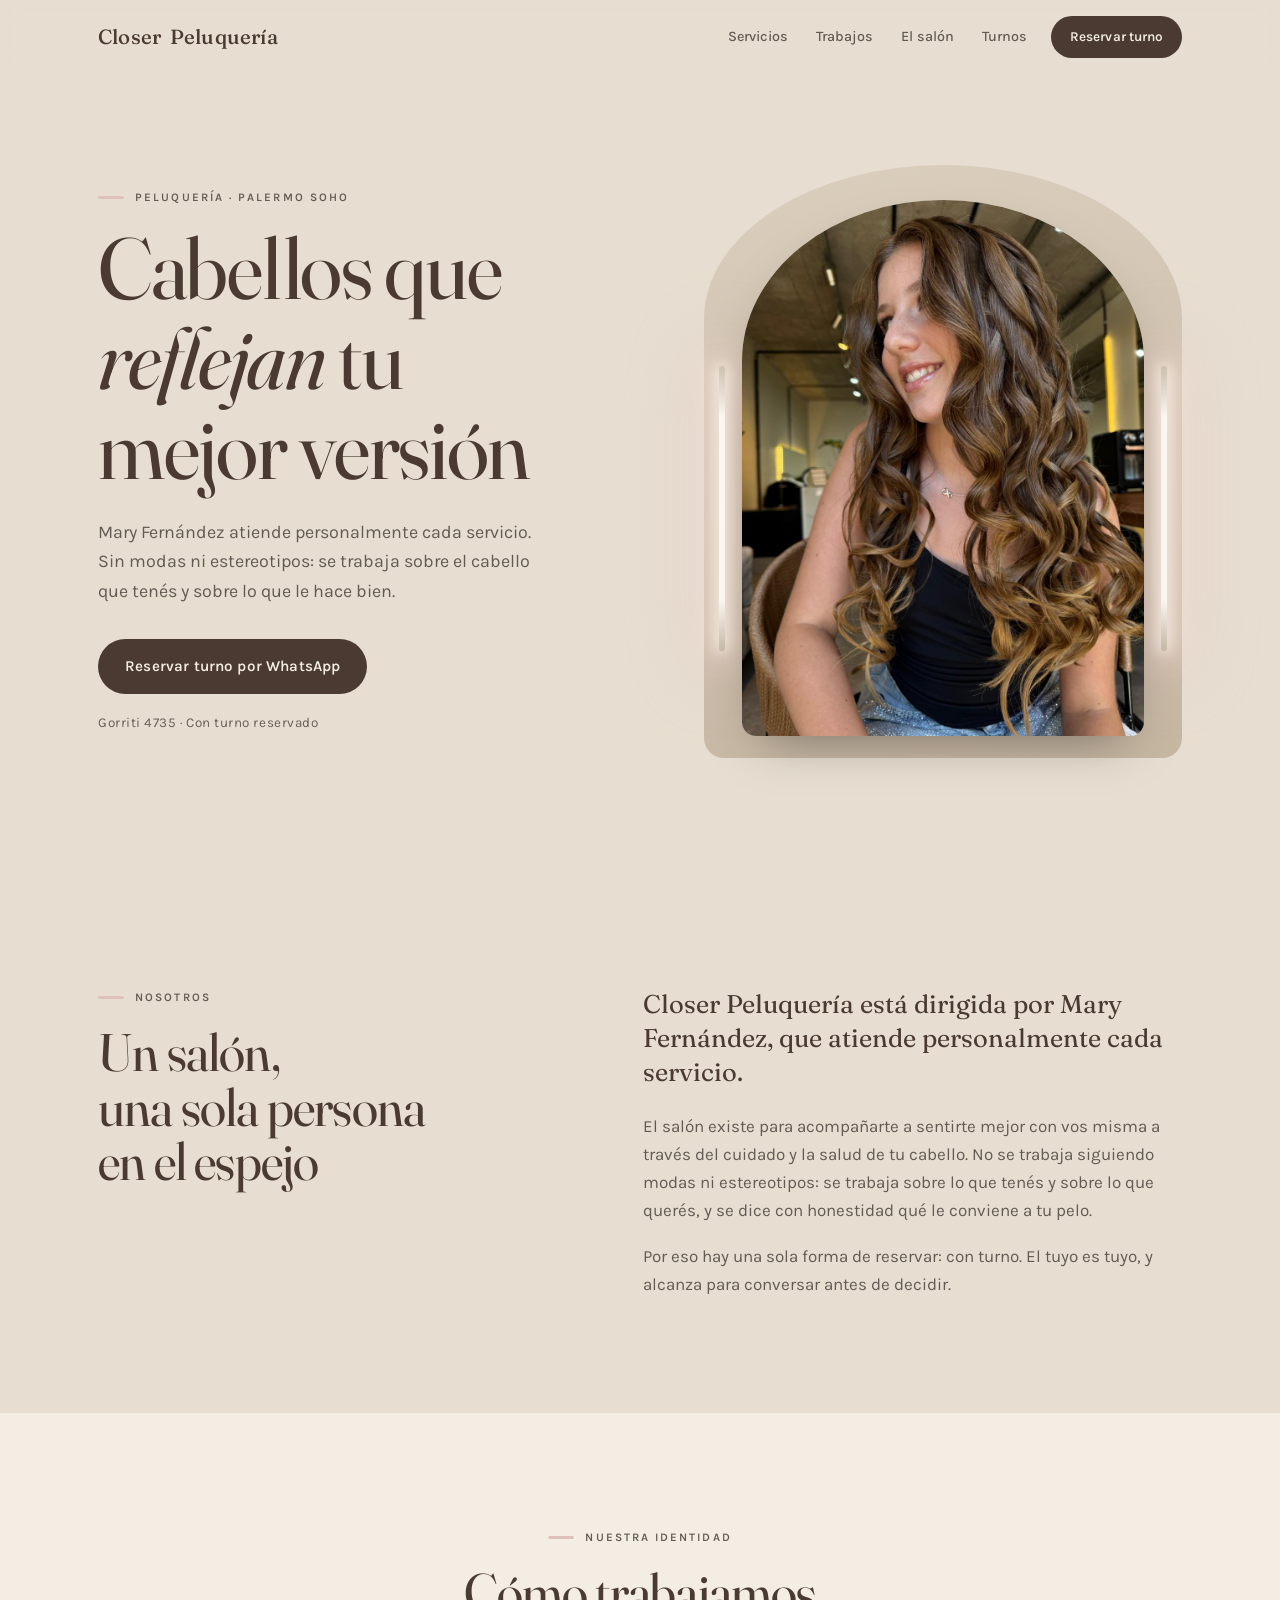
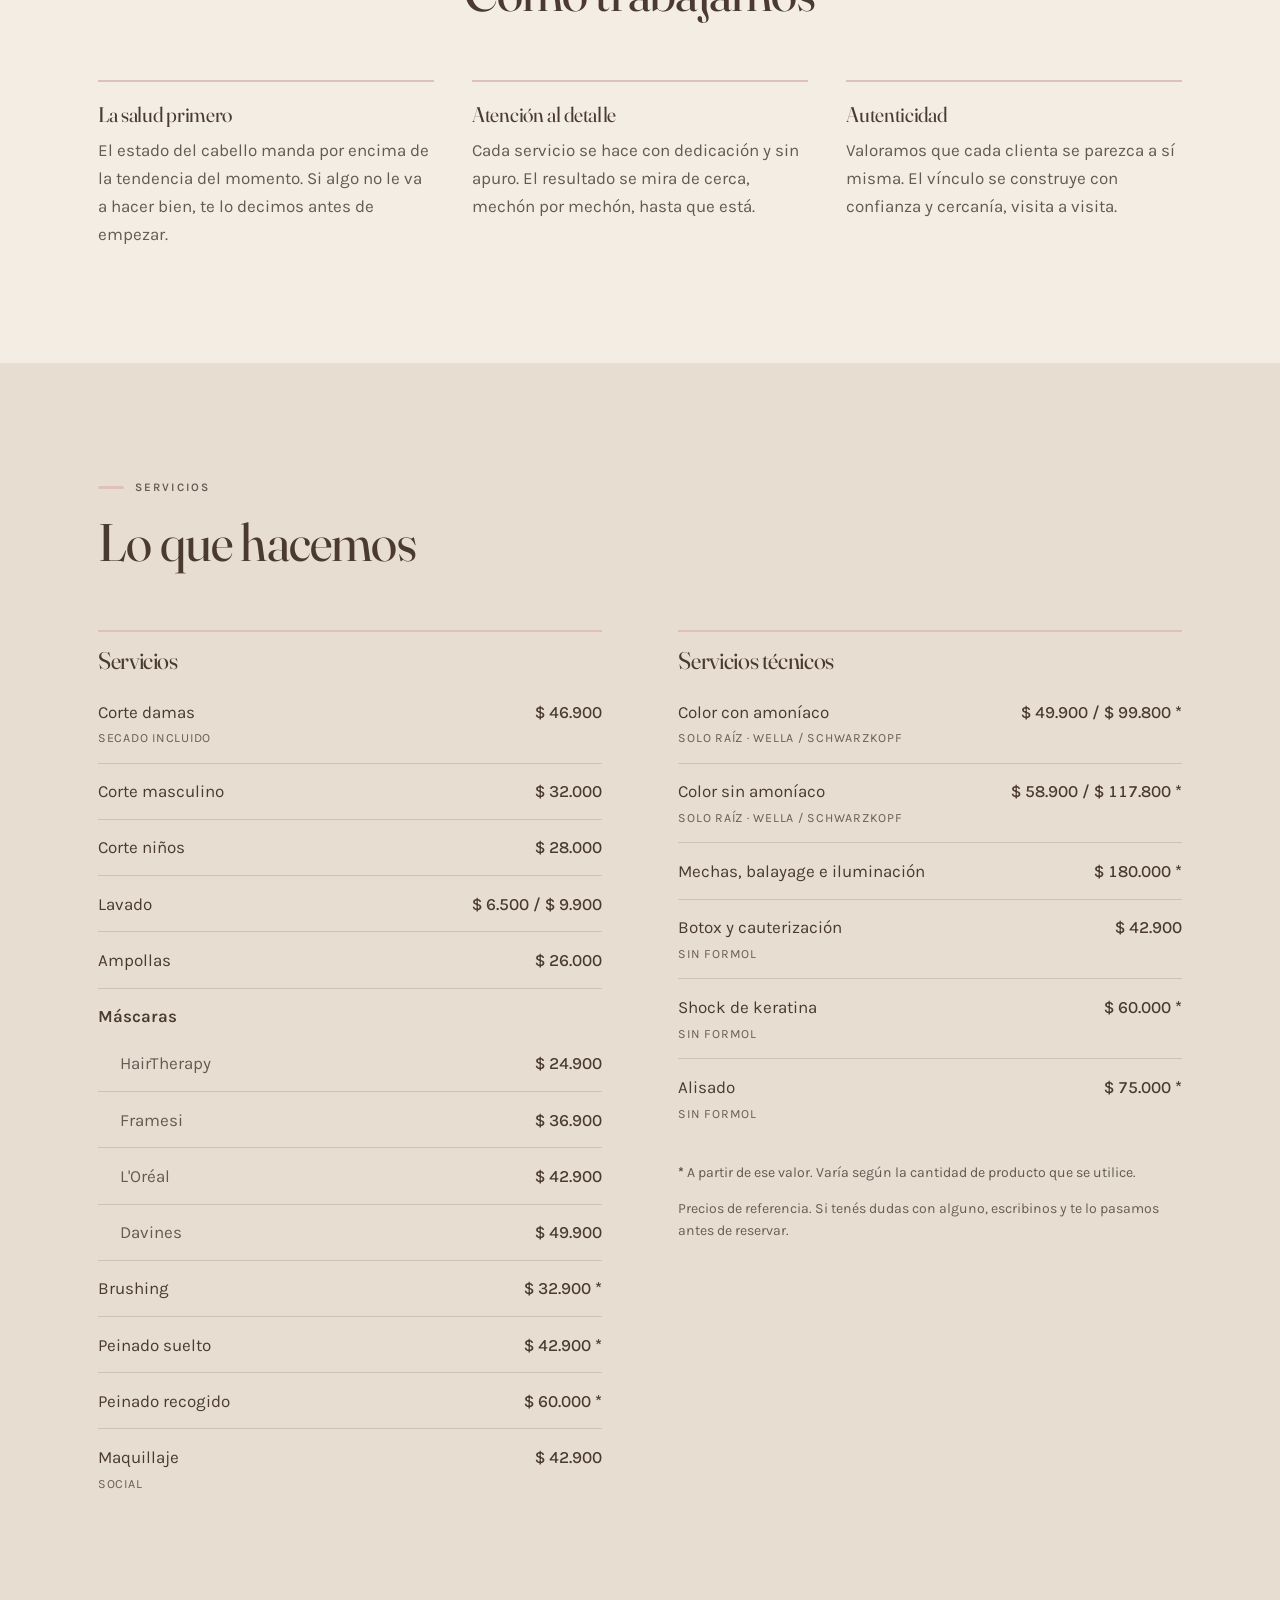
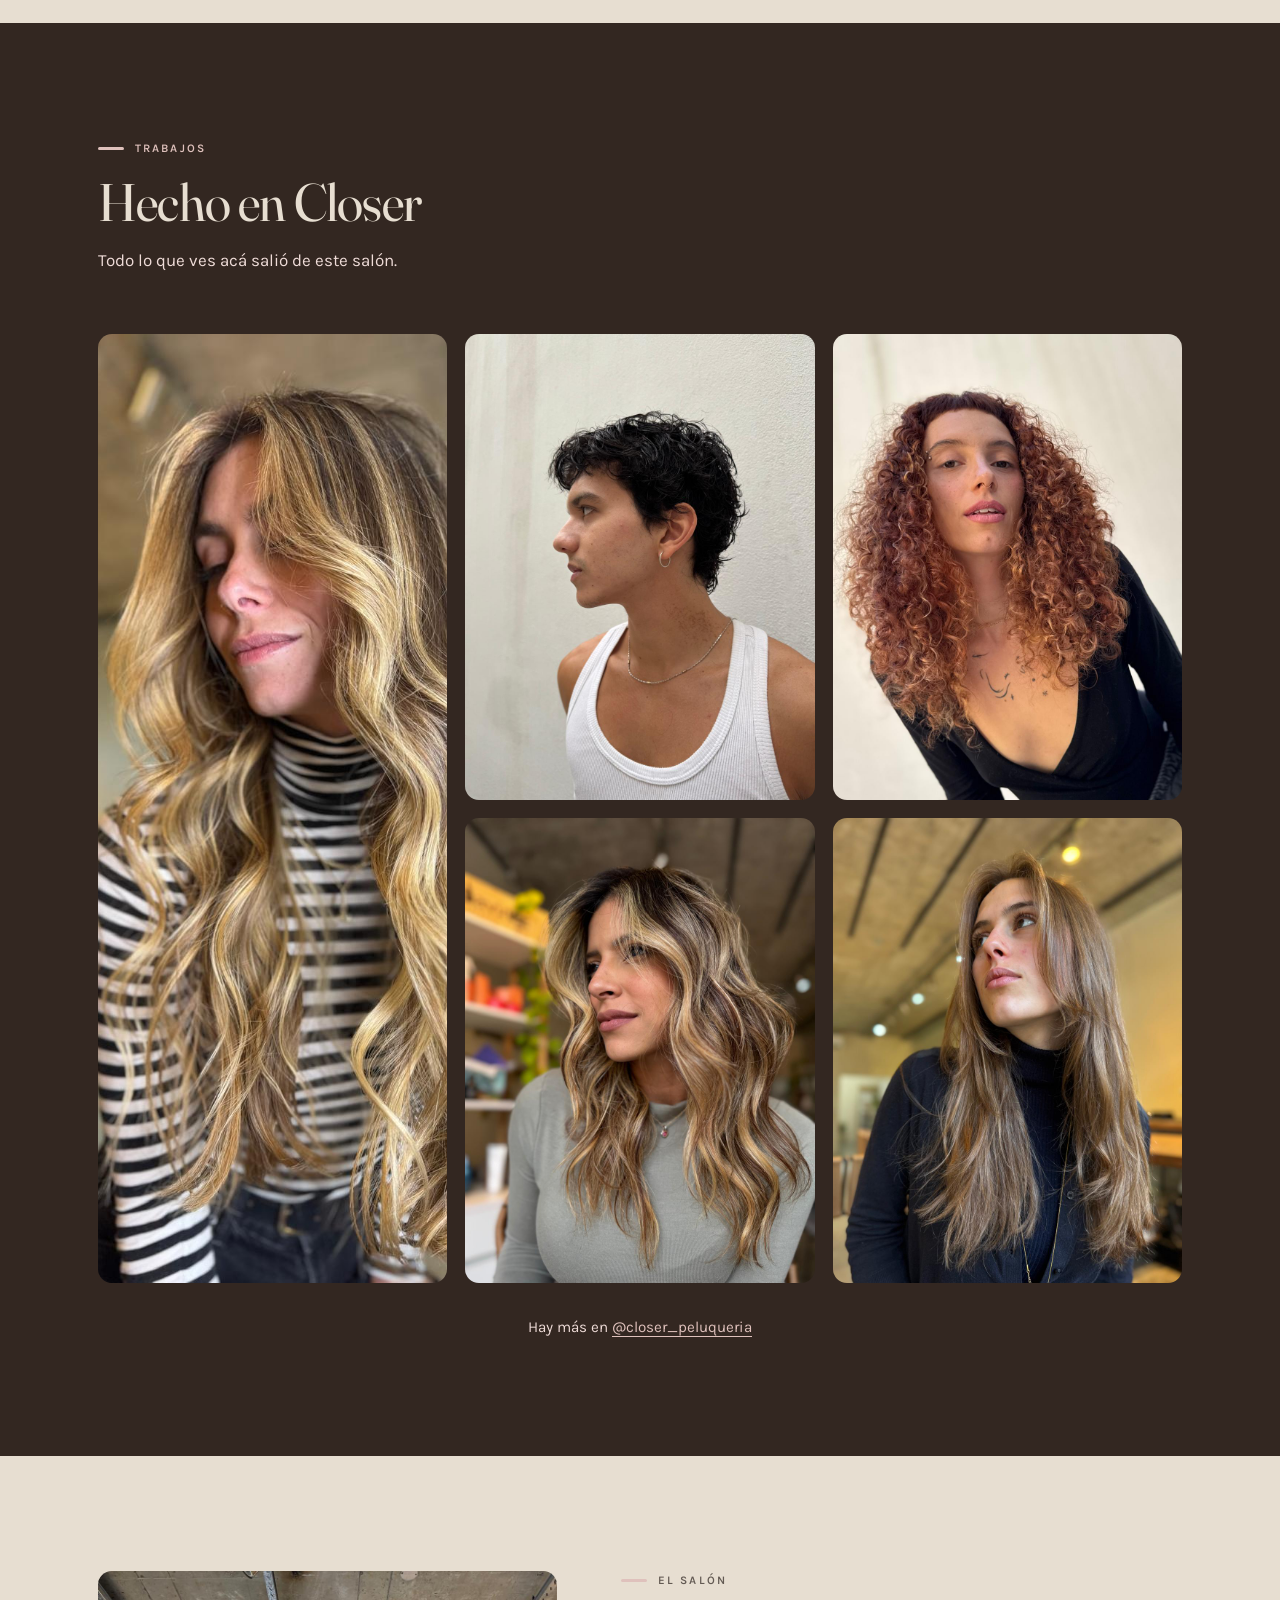
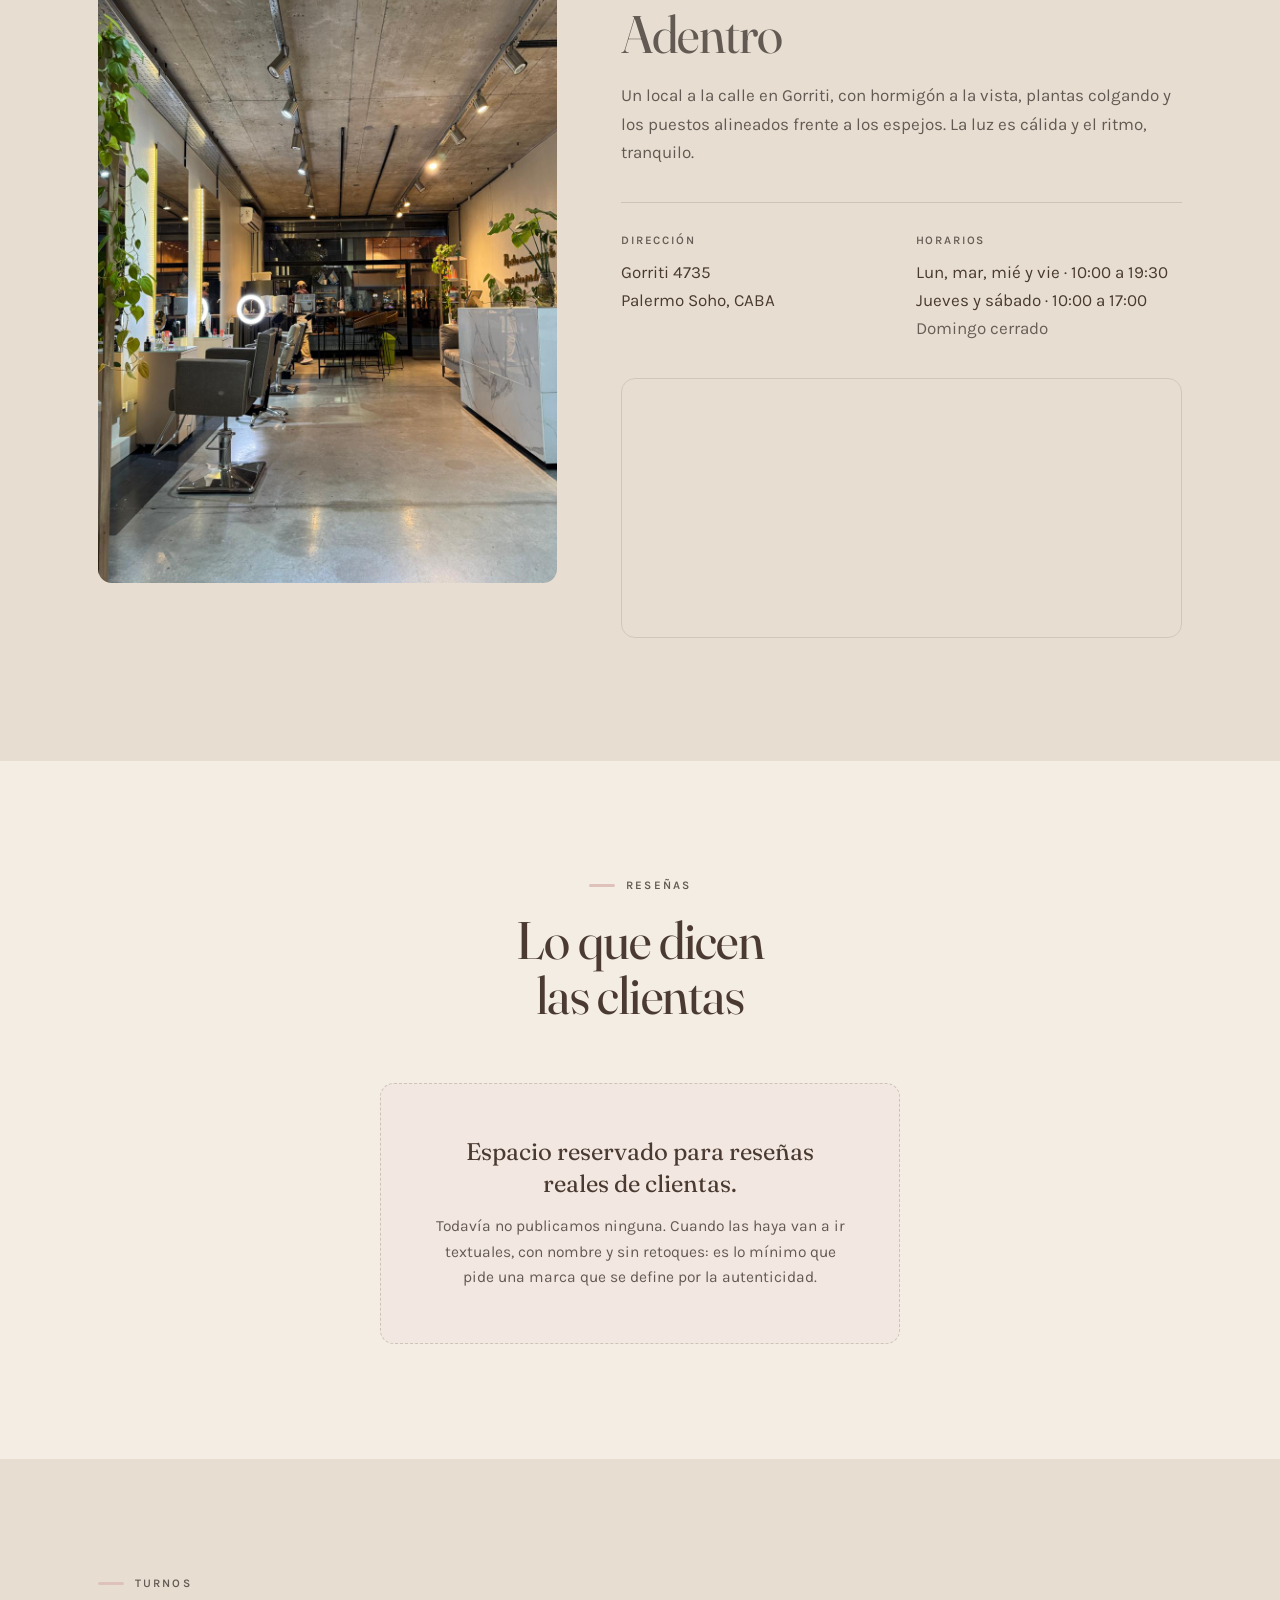
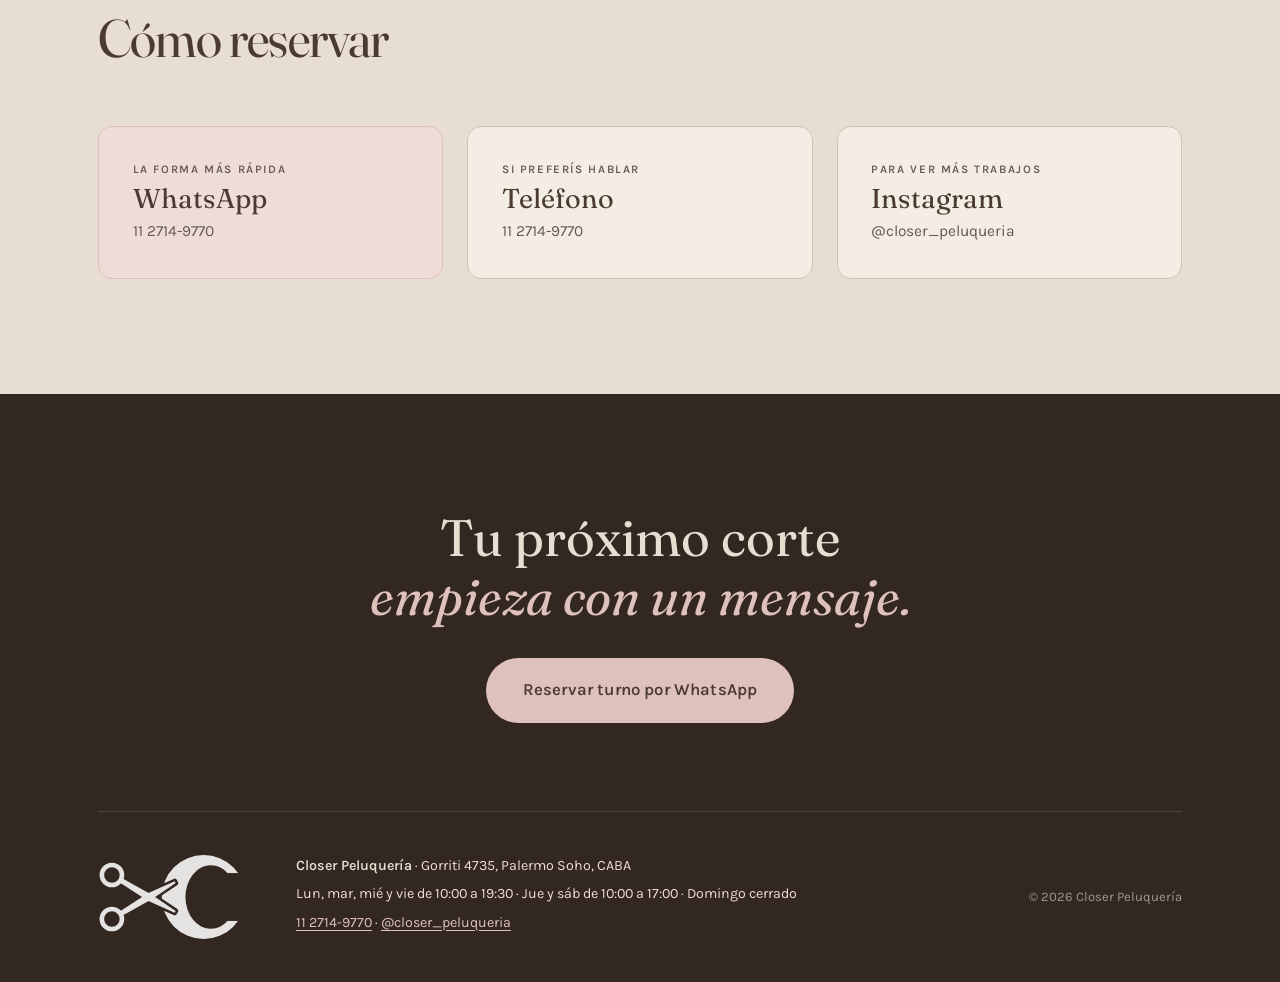
==== closer/index.html @ 5ed01a03 "Publica la lista de precios real del salón Reemplaza los seis servicios genéricos que decían "Consul" ====
<!DOCTYPE html>
<html lang="es-AR">
<head>
<meta charset="utf-8">
<meta name="viewport" content="width=device-width, initial-scale=1">

<title>Closer Peluquería — Cabellos que reflejan tu mejor versión</title>
<meta name="description" content="Peluquería en Gorriti 4735, Palermo Soho. Mary Fernández atiende personalmente cada servicio: corte, color, mechas, balayage, tratamientos, brushing y alisado. Pedí tu turno por WhatsApp.">

<!-- Open Graph: lo que se ve cuando alguien comparte el link -->
<meta property="og:type" content="website">
<meta property="og:title" content="Closer Peluquería — Cabellos que reflejan tu mejor versión">
<meta property="og:description" content="Gorriti 4735, Palermo Soho. La salud del cabello antes que la moda. Pedí tu turno por WhatsApp.">
<meta property="og:locale" content="es_AR">
<!-- TODO: subir una foto real de 1200x630 px como assets/img/og.jpg y descomentar -->
<!-- <meta property="og:image" content="assets/img/og.jpg"> -->

<meta name="theme-color" content="#E7DED1">

<!-- Favicon: la C del logo, sin la tijera (a 32 px se vuelve una mancha). -->
<link rel="icon" href="assets/img/favicon.svg" type="image/svg+xml">

<!-- Las tipografías viven en el proyecto (assets/fuentes/), no en Google
     Fonts: así la página carga más rápido, no le pasa datos de tus visitas
     a un tercero y funciona con doble clic aunque no haya internet. -->
<link rel="stylesheet" href="assets/fuentes.css">

<link rel="stylesheet" href="assets/styles.css">
</head>

<body>

<!-- Para quien navega con teclado: primer tab, salta el menú -->
<a class="skip" href="#contenido">Ir al contenido</a>

<!-- ============================================================
     HEADER — el wordmark va con las dos palabras del mismo tamaño
     y el mismo formato. El símbolo (la C con la tijera) no va acá:
     va una sola vez, al final de la página, en el pie.
     ============================================================ -->
<header class="cabecera" id="cabecera">
  <div class="ancho cabecera__in">
    <a class="marca" href="#inicio">
      <span class="marca__p">Closer</span>
      <span class="marca__p">Peluquería</span>
    </a>

    <nav class="menu" aria-label="Secciones">
      <a href="#servicios">Servicios</a>
      <a href="#trabajos">Trabajos</a>
      <a href="#salon">El salón</a>
      <a href="#turnos">Turnos</a>
    </nav>

    <a class="boton boton--chico cabecera__cta"
       href="https://wa.me/5491127149770?text=Hola%20Closer%2C%20quiero%20pedir%20un%20turno"
       target="_blank" rel="noopener">Reservar turno</a>
  </div>
</header>

<main id="contenido">

  <!-- ============================================================
       HERO — el gesto de la página. La bio de Closer dice "cabellos
       que REFLEJAN", así que el inicio es un espejo de salón: la foto
       en arco, y a los costados las dos franjas de luz que tiene el
       local de verdad. Al cargar, las luces se encienden. Es el único
       momento animado; el resto de la página está quieto a propósito.
       ============================================================ -->
  <section class="hero" id="inicio">
    <div class="ancho hero__in">

      <div class="hero__txt">
        <p class="volanta">Peluquería · Palermo Soho</p>
        <h1 class="hero__h1">Cabellos que <em>reflejan</em> tu mejor versión</h1>
        <p class="hero__bajada">
          Mary Fernández atiende personalmente cada servicio. Sin modas ni
          estereotipos: se trabaja sobre el cabello que tenés y sobre lo que
          le hace bien.
        </p>
        <a class="boton"
           href="https://wa.me/5491127149770?text=Hola%20Closer%2C%20quiero%20pedir%20un%20turno"
           target="_blank" rel="noopener">Reservar turno por WhatsApp</a>
        <p class="hero__pie">Gorriti 4735 · Con turno reservado</p>
      </div>

      <div class="espejo">
        <span class="espejo__luz espejo__luz--izq" aria-hidden="true"></span>
        <span class="espejo__luz espejo__luz--der" aria-hidden="true"></span>
        <figure class="espejo__marco">
          <img src="assets/img/hero.jpg" width="960" height="1280"
               alt="Melena larga castaña con ondas marcadas y reflejos dorados, hecha en Closer Peluquería">
        </figure>
      </div>

    </div>
  </section>


  <!-- ============================================================
       NOSOTROS — storytelling breve. Todo el contenido de esta
       sección lo confirmó el cliente; no hay nada supuesto.
       ============================================================ -->
  <section class="seccion nosotros" id="nosotros">
    <div class="ancho nosotros__in">
      <div class="cabeza">
        <p class="volanta">Nosotros</p>
        <h2 class="h2">Un salón,<br>una sola persona<br>en el espejo</h2>
      </div>

      <div class="nosotros__txt">
        <p class="destacado">
          Closer Peluquería está dirigida por Mary Fernández, que atiende
          personalmente cada servicio.
        </p>
        <p>
          El salón existe para acompañarte a sentirte mejor con vos misma a
          través del cuidado y la salud de tu cabello. No se trabaja siguiendo
          modas ni estereotipos: se trabaja sobre lo que tenés y sobre lo que
          querés, y se dice con honestidad qué le conviene a tu pelo.
        </p>
        <p>
          Por eso hay una sola forma de reservar: con turno. El tuyo es tuyo,
          y alcanza para conversar antes de decidir.
        </p>
      </div>
    </div>
  </section>


  <!-- ============================================================
       IDENTIDAD — los valores, en las palabras del cliente.
       Sin numerar: no son una secuencia, son tres cosas simultáneas.
       ============================================================ -->
  <section class="seccion seccion--crema" id="identidad">
    <div class="ancho">
      <div class="cabeza cabeza--centro">
        <p class="volanta">Nuestra identidad</p>
        <h2 class="h2">Cómo trabajamos</h2>
      </div>

      <ul class="valores">
        <li class="valor">
          <h3 class="valor__t">La salud primero</h3>
          <p>
            El estado del cabello manda por encima de la tendencia del momento.
            Si algo no le va a hacer bien, te lo decimos antes de empezar.
          </p>
        </li>
        <li class="valor">
          <h3 class="valor__t">Atención al detalle</h3>
          <p>
            Cada servicio se hace con dedicación y sin apuro. El resultado se
            mira de cerca, mechón por mechón, hasta que está.
          </p>
        </li>
        <li class="valor">
          <h3 class="valor__t">Autenticidad</h3>
          <p>
            Valoramos que cada clienta se parezca a sí misma. El vínculo se
            construye con confianza y cercanía, visita a visita.
          </p>
        </li>
      </ul>
    </div>
  </section>


  <!-- ============================================================
       SERVICIOS — es la lista de precios real del salón, transcripta
       tal cual del cartel: dos grupos, y los precios con asterisco son
       "a partir de". Sin numerar y sin descripciones inventadas: cada
       renglón dice lo que dice el cartel y nada más.
       ============================================================ -->
  <section class="seccion" id="servicios">
    <div class="ancho">
      <div class="cabeza">
        <p class="volanta">Servicios</p>
        <h2 class="h2">Lo que hacemos</h2>
      </div>

      <div class="carta">

        <div class="carta__grupo">
          <h3 class="carta__t">Servicios</h3>
          <ul class="carta__lista">
            <li class="renglon">
              <span class="renglon__n">Corte damas <span class="renglon__ac">secado incluido</span></span>
              <span class="renglon__p">$ 46.900</span>
            </li>
            <li class="renglon">
              <span class="renglon__n">Corte masculino</span>
              <span class="renglon__p">$ 32.000</span>
            </li>
            <li class="renglon">
              <span class="renglon__n">Corte niños</span>
              <span class="renglon__p">$ 28.000</span>
            </li>
            <li class="renglon">
              <span class="renglon__n">Lavado</span>
              <span class="renglon__p">$ 6.500 / $ 9.900</span>
            </li>
            <li class="renglon">
              <span class="renglon__n">Ampollas</span>
              <span class="renglon__p">$ 26.000</span>
            </li>

            <li class="renglon renglon--titulo">
              <span class="renglon__n">Máscaras</span>
            </li>
            <li class="renglon renglon--hija">
              <span class="renglon__n">HairTherapy</span>
              <span class="renglon__p">$ 24.900</span>
            </li>
            <li class="renglon renglon--hija">
              <span class="renglon__n">Framesi</span>
              <span class="renglon__p">$ 36.900</span>
            </li>
            <li class="renglon renglon--hija">
              <span class="renglon__n">L'Oréal</span>
              <span class="renglon__p">$ 42.900</span>
            </li>
            <li class="renglon renglon--hija">
              <span class="renglon__n">Davines</span>
              <span class="renglon__p">$ 49.900</span>
            </li>

            <li class="renglon">
              <span class="renglon__n">Brushing</span>
              <span class="renglon__p">$ 32.900 <b class="ast" aria-hidden="true">*</b></span>
            </li>
            <li class="renglon">
              <span class="renglon__n">Peinado suelto</span>
              <span class="renglon__p">$ 42.900 <b class="ast" aria-hidden="true">*</b></span>
            </li>
            <li class="renglon">
              <span class="renglon__n">Peinado recogido</span>
              <span class="renglon__p">$ 60.000 <b class="ast" aria-hidden="true">*</b></span>
            </li>
            <li class="renglon">
              <span class="renglon__n">Maquillaje <span class="renglon__ac">social</span></span>
              <span class="renglon__p">$ 42.900</span>
            </li>
          </ul>
        </div>

        <div class="carta__grupo">
          <h3 class="carta__t">Servicios técnicos</h3>
          <ul class="carta__lista">
            <li class="renglon">
              <span class="renglon__n">Color con amoníaco <span class="renglon__ac">solo raíz · Wella / Schwarzkopf</span></span>
              <span class="renglon__p">$ 49.900 / $ 99.800 <b class="ast" aria-hidden="true">*</b></span>
            </li>
            <li class="renglon">
              <span class="renglon__n">Color sin amoníaco <span class="renglon__ac">solo raíz · Wella / Schwarzkopf</span></span>
              <span class="renglon__p">$ 58.900 / $ 117.800 <b class="ast" aria-hidden="true">*</b></span>
            </li>
            <li class="renglon">
              <span class="renglon__n">Mechas, balayage e iluminación</span>
              <span class="renglon__p">$ 180.000 <b class="ast" aria-hidden="true">*</b></span>
            </li>
            <li class="renglon">
              <span class="renglon__n">Botox y cauterización <span class="renglon__ac">sin formol</span></span>
              <span class="renglon__p">$ 42.900</span>
            </li>
            <li class="renglon">
              <span class="renglon__n">Shock de keratina <span class="renglon__ac">sin formol</span></span>
              <span class="renglon__p">$ 60.000 <b class="ast" aria-hidden="true">*</b></span>
            </li>
            <li class="renglon">
              <span class="renglon__n">Alisado <span class="renglon__ac">sin formol</span></span>
              <span class="renglon__p">$ 75.000 <b class="ast" aria-hidden="true">*</b></span>
            </li>
          </ul>

          <p class="carta__nota">
            <b class="ast" aria-hidden="true">*</b>
            A partir de ese valor. Varía según la cantidad de producto que se
            utilice.
          </p>
          <p class="carta__nota carta__nota--chica">
            <!-- TODO: si los precios cambian, se actualizan acá y en ningún
                 otro lado. Conviene poner la fecha de la última actualización
                 abajo, para que nadie llegue con una lista vieja. -->
            Precios de referencia. Si tenés dudas con alguno, escribinos y te
            lo pasamos antes de reservar.
          </p>
        </div>

      </div>
    </div>
  </section>


  <!-- ============================================================
       TRABAJOS — banda oscura para que las fotos descansen. Son fotos
       reales del salón: ver la tabla del README para reemplazarlas.
       ============================================================ -->
  <section class="seccion seccion--oscura" id="trabajos">
    <div class="ancho">
      <div class="cabeza">
        <p class="volanta">Trabajos</p>
        <h2 class="h2">Hecho en Closer</h2>
        <p class="cabeza__nota">Todo lo que ves acá salió de este salón.</p>
      </div>

      <div class="galeria">
        <figure class="galeria__i galeria__i--alta">
          <img src="assets/img/trabajo-1.jpg" width="960" height="1280" loading="lazy"
               alt="Peinado de ondas largas sobre base rubia iluminada, hecho en Closer">
        </figure>
        <figure class="galeria__i">
          <img src="assets/img/trabajo-2.jpg" width="960" height="1280" loading="lazy"
               alt="Corte mullet en pelo oscuro, con la textura natural marcada, hecho en Closer">
        </figure>
        <figure class="galeria__i">
          <img src="assets/img/trabajo-3.jpg" width="960" height="1280" loading="lazy"
               alt="Color cobrizo sobre rulos definidos, hecho en Closer">
        </figure>
        <figure class="galeria__i">
          <img src="assets/img/trabajo-4.jpg" width="960" height="1280" loading="lazy"
               alt="Color y mechas rubias con ondas al agua, hechos en Closer">
        </figure>
        <figure class="galeria__i">
          <img src="assets/img/trabajo-5.jpg" width="960" height="1280" loading="lazy"
               alt="Color castaño con reflejos sobre pelo largo y liso, hecho en Closer">
        </figure>
      </div>

      <p class="galeria__ig">
        Hay más en
        <a href="https://instagram.com/closer_peluqueria" target="_blank" rel="noopener">@closer_peluqueria</a>
      </p>
    </div>
  </section>


  <!-- ============================================================
       EL SALÓN — lo que se describe acá está en la foto del local:
       hormigón a la vista, plantas, espejos con luz y vidriera a la calle.
       ============================================================ -->
  <section class="seccion" id="salon">
    <div class="ancho salon">
      <figure class="salon__foto">
        <img src="assets/img/salon.jpg" width="960" height="1280" loading="lazy"
             alt="Interior del salón de Closer: los puestos frente a los espejos con luz, hormigón a la vista y plantas colgantes">
      </figure>

      <div class="salon__txt">
        <p class="volanta">El salón</p>
        <h2 class="h2">Adentro</h2>
        <p>
          Un local a la calle en Gorriti, con hormigón a la vista, plantas
          colgando y los puestos alineados frente a los espejos. La luz es
          cálida y el ritmo, tranquilo.
        </p>

        <dl class="datos">
          <div class="datos__i">
            <dt>Dirección</dt>
            <dd>Gorriti 4735<br>Palermo Soho, CABA</dd>
          </div>
          <div class="datos__i">
            <dt>Horarios</dt>
            <dd>
              Lun, mar, mié y vie · 10:00 a 19:30<br>
              Jueves y sábado · 10:00 a 17:00<br>
              <span class="datos__off">Domingo cerrado</span>
            </dd>
          </div>
        </dl>

        <!-- Mapa de Google, sin API key. Va apagado a tono con la paleta. -->
        <iframe class="mapa" title="Mapa: Gorriti 4735, Palermo Soho, Buenos Aires"
                src="https://maps.google.com/maps?q=Gorriti%204735%2C%20Palermo%2C%20Buenos%20Aires&z=16&output=embed"
                loading="lazy" referrerpolicy="no-referrer-when-downgrade"></iframe>
      </div>
    </div>
  </section>


  <!-- ============================================================
       RESEÑAS — la sección queda armada pero vacía a propósito.
       Closer todavía no tiene reseñas publicadas y no se inventan.
       Cuando lleguen las reales, se reemplaza el bloque .resenas__vacio
       por una lista de <blockquote> y listo.
       ============================================================ -->
  <section class="seccion seccion--crema" id="resenas">
    <div class="ancho">
      <div class="cabeza cabeza--centro">
        <p class="volanta">Reseñas</p>
        <h2 class="h2">Lo que dicen las clientas</h2>
      </div>

      <div class="resenas__vacio">
        <p class="resenas__t">Espacio reservado para reseñas reales de clientas.</p>
        <p class="resenas__d">
          Todavía no publicamos ninguna. Cuando las haya van a ir textuales,
          con nombre y sin retoques: es lo mínimo que pide una marca que se
          define por la autenticidad.
        </p>
      </div>
    </div>
  </section>


  <!-- ============================================================
       TURNOS — las tres vías de contacto.
       ============================================================ -->
  <section class="seccion" id="turnos">
    <div class="ancho">
      <div class="cabeza">
        <p class="volanta">Turnos</p>
        <h2 class="h2">Cómo reservar</h2>
      </div>

      <div class="vias">
        <a class="via via--fuerte"
           href="https://wa.me/5491127149770?text=Hola%20Closer%2C%20quiero%20pedir%20un%20turno"
           target="_blank" rel="noopener">
          <span class="via__k">La forma más rápida</span>
          <span class="via__t">WhatsApp</span>
          <span class="via__d">11 2714-9770</span>
        </a>

        <a class="via" href="tel:+5491127149770">
          <span class="via__k">Si preferís hablar</span>
          <span class="via__t">Teléfono</span>
          <span class="via__d">11 2714-9770</span>
        </a>

        <a class="via" href="https://instagram.com/closer_peluqueria" target="_blank" rel="noopener">
          <span class="via__k">Para ver más trabajos</span>
          <span class="via__t">Instagram</span>
          <span class="via__d">@closer_peluqueria</span>
        </a>
      </div>
    </div>
  </section>

</main>


<!-- ============================================================
     CIERRE + PIE — un solo bloque oscuro al final. Acá aparece el
     símbolo (la C con la tijera), una sola vez en toda la página.
     ============================================================ -->
<footer class="pie">
  <div class="ancho pie__in">

    <div class="cierre">
      <p class="cierre__t">Tu próximo corte<br><em>empieza con un mensaje.</em></p>
      <a class="boton boton--claro boton--grande"
         href="https://wa.me/5491127149770?text=Hola%20Closer%2C%20quiero%20pedir%20un%20turno"
         target="_blank" rel="noopener">Reservar turno por WhatsApp</a>
    </div>

    <div class="pie__abajo">
      <!-- El símbolo está redibujado en vectores a partir de la imagen del
           cliente. Si aparece el archivo original, reemplazá logo.svg y listo. -->
      <img class="pie__logo" src="assets/img/logo.svg" alt="" width="150" height="90">

      <div class="pie__datos">
        <p><strong>Closer Peluquería</strong> · Gorriti 4735, Palermo Soho, CABA</p>
        <p>Lun, mar, mié y vie de 10:00 a 19:30 · Jue y sáb de 10:00 a 17:00 · Domingo cerrado</p>
        <p>
          <a href="tel:+5491127149770">11 2714-9770</a> ·
          <a href="https://instagram.com/closer_peluqueria" target="_blank" rel="noopener">@closer_peluqueria</a>
        </p>
      </div>

      <p class="pie__copy">© <span id="anio">2026</span> Closer Peluquería</p>
    </div>

  </div>
</footer>


<!-- Barra fija de mobile: aparece cuando el inicio sale de pantalla -->
<a class="barra"
   href="https://wa.me/5491127149770?text=Hola%20Closer%2C%20quiero%20pedir%20un%20turno"
   target="_blank" rel="noopener" id="barra">Reservar turno por WhatsApp</a>

<script src="assets/script.js"></script>
</body>
</html>
---- closer/assets/fuentes.css ----
/* Fraunces y Karla, alojadas acá para que la página no dependa
   de Google Fonts y funcione sin internet. Subsets latin y latin-ext. */

@font-face{
  font-family:'Fraunces';
  font-style:italic;
  font-weight:300 500;
  font-display:swap;
  src:url(fuentes/fraunces-italic-latin-ext.woff2) format('woff2');
  unicode-range:U+0100-02BA, U+02BD-02C5, U+02C7-02CC, U+02CE-02D7, U+02DD-02FF, U+0304, U+0308, U+0329, U+1D00-1DBF, U+1E00-1E9F, U+1EF2-1EFF, U+2020, U+20A0-20AB, U+20AD-20C0, U+2113, U+2C60-2C7F, U+A720-A7FF;
}

@font-face{
  font-family:'Fraunces';
  font-style:italic;
  font-weight:300 500;
  font-display:swap;
  src:url(fuentes/fraunces-italic-latin.woff2) format('woff2');
  unicode-range:U+0000-00FF, U+0131, U+0152-0153, U+02BB-02BC, U+02C6, U+02DA, U+02DC, U+0304, U+0308, U+0329, U+2000-206F, U+20AC, U+2122, U+2191, U+2193, U+2212, U+2215, U+FEFF, U+FFFD;
}

@font-face{
  font-family:'Fraunces';
  font-style:normal;
  font-weight:300 600;
  font-display:swap;
  src:url(fuentes/fraunces-normal-latin-ext.woff2) format('woff2');
  unicode-range:U+0100-02BA, U+02BD-02C5, U+02C7-02CC, U+02CE-02D7, U+02DD-02FF, U+0304, U+0308, U+0329, U+1D00-1DBF, U+1E00-1E9F, U+1EF2-1EFF, U+2020, U+20A0-20AB, U+20AD-20C0, U+2113, U+2C60-2C7F, U+A720-A7FF;
}

@font-face{
  font-family:'Fraunces';
  font-style:normal;
  font-weight:300 600;
  font-display:swap;
  src:url(fuentes/fraunces-normal-latin.woff2) format('woff2');
  unicode-range:U+0000-00FF, U+0131, U+0152-0153, U+02BB-02BC, U+02C6, U+02DA, U+02DC, U+0304, U+0308, U+0329, U+2000-206F, U+20AC, U+2122, U+2191, U+2193, U+2212, U+2215, U+FEFF, U+FFFD;
}

@font-face{
  font-family:'Karla';
  font-style:normal;
  font-weight:400;
  font-display:swap;
  src:url(fuentes/karla-normal-latin-ext.woff2) format('woff2');
  unicode-range:U+0100-02BA, U+02BD-02C5, U+02C7-02CC, U+02CE-02D7, U+02DD-02FF, U+0304, U+0308, U+0329, U+1D00-1DBF, U+1E00-1E9F, U+1EF2-1EFF, U+2020, U+20A0-20AB, U+20AD-20C0, U+2113, U+2C60-2C7F, U+A720-A7FF;
}

@font-face{
  font-family:'Karla';
  font-style:normal;
  font-weight:400;
  font-display:swap;
  src:url(fuentes/karla-normal-latin.woff2) format('woff2');
  unicode-range:U+0000-00FF, U+0131, U+0152-0153, U+02BB-02BC, U+02C6, U+02DA, U+02DC, U+0304, U+0308, U+0329, U+2000-206F, U+20AC, U+2122, U+2191, U+2193, U+2212, U+2215, U+FEFF, U+FFFD;
}

@font-face{
  font-family:'Karla';
  font-style:normal;
  font-weight:500;
  font-display:swap;
  src:url(fuentes/karla-normal-latin-ext.woff2) format('woff2');
  unicode-range:U+0100-02BA, U+02BD-02C5, U+02C7-02CC, U+02CE-02D7, U+02DD-02FF, U+0304, U+0308, U+0329, U+1D00-1DBF, U+1E00-1E9F, U+1EF2-1EFF, U+2020, U+20A0-20AB, U+20AD-20C0, U+2113, U+2C60-2C7F, U+A720-A7FF;
}

@font-face{
  font-family:'Karla';
  font-style:normal;
  font-weight:500;
  font-display:swap;
  src:url(fuentes/karla-normal-latin.woff2) format('woff2');
  unicode-range:U+0000-00FF, U+0131, U+0152-0153, U+02BB-02BC, U+02C6, U+02DA, U+02DC, U+0304, U+0308, U+0329, U+2000-206F, U+20AC, U+2122, U+2191, U+2193, U+2212, U+2215, U+FEFF, U+FFFD;
}

@font-face{
  font-family:'Karla';
  font-style:normal;
  font-weight:600;
  font-display:swap;
  src:url(fuentes/karla-normal-latin-ext.woff2) format('woff2');
  unicode-range:U+0100-02BA, U+02BD-02C5, U+02C7-02CC, U+02CE-02D7, U+02DD-02FF, U+0304, U+0308, U+0329, U+1D00-1DBF, U+1E00-1E9F, U+1EF2-1EFF, U+2020, U+20A0-20AB, U+20AD-20C0, U+2113, U+2C60-2C7F, U+A720-A7FF;
}

@font-face{
  font-family:'Karla';
  font-style:normal;
  font-weight:600;
  font-display:swap;
  src:url(fuentes/karla-normal-latin.woff2) format('woff2');
  unicode-range:U+0000-00FF, U+0131, U+0152-0153, U+02BB-02BC, U+02C6, U+02DA, U+02DC, U+0304, U+0308, U+0329, U+2000-206F, U+20AC, U+2122, U+2191, U+2193, U+2212, U+2215, U+FEFF, U+FFFD;
}
---- closer/assets/styles.css ----
/* ============================================================
   CLOSER PELUQUERÍA
   ------------------------------------------------------------
   Paleta mate definida por el cliente: beige de base, marrón para
   texto y estructura, rosa bebé como acento suave y gris de soporte.
   Nada saturado: todos los tonos van apagados.

   El concepto sale de la bio del salón —"cabellos que REFLEJAN tu
   mejor versión"—, así que la página está armada alrededor de un
   espejo: el inicio es un espejo de peluquería con sus dos franjas
   de luz, que son las que tiene el local de verdad.
   ============================================================ */

/* ---------- Tokens ---------- */
:root{
  /* color */
  --arena:       #E7DED1;   /* beige base, el fondo de la página */
  --crema:       #F3EDE4;   /* beige claro, superficies y tarjetas */
  --cacao:       #4A3A31;   /* marrón: texto, estructura y acento fuerte */
  --cacao-hondo: #332721;   /* marrón profundo: bandas oscuras */
  --rosa:        #DFC1BC;   /* rosa bebé mate: acento suave y CTA secundario */
  --rosa-tenue:  #EFDCD8;   /* rosa aún más apagado, para fondos */
  --gris:        #635A53;   /* gris cálido: texto secundario (contraste AA) */
  --gris-tenue:  #685E56;   /* gris de soporte: etiquetas y metadatos.
                               No más claro que esto: por encima de #6B615A
                               el texto chico deja de cumplir el contraste AA. */
  --linea:       #CDC3B6;   /* bordes */

  /* tipografía */
  --display: "Fraunces", Georgia, "Times New Roman", serif;
  --texto:   "Karla", system-ui, -apple-system, "Segoe UI", sans-serif;

  /* medidas */
  --ancho: 1180px;
  --aire:  clamp(4.5rem, 9vw, 8rem);   /* respiro vertical entre secciones */
  --borde: 14px;
}

/* ---------- Base ---------- */
*, *::before, *::after{ box-sizing: border-box; }

html{ scroll-behavior: smooth; }

body{
  margin: 0;
  background: var(--arena);
  color: var(--cacao);
  font-family: var(--texto);
  font-size: 1.0625rem;
  line-height: 1.65;
  -webkit-font-smoothing: antialiased;
}

img{ display: block; max-width: 100%; height: auto; }

a{ color: inherit; }

h1, h2, h3{
  font-family: var(--display);
  font-weight: 400;
  font-variation-settings: "opsz" 96;
  line-height: 1.04;
  letter-spacing: -0.015em;
  margin: 0;
  text-wrap: balance;
}

p{ margin: 0 0 1.05em; }
p:last-child{ margin-bottom: 0; }

ul{ margin: 0; padding: 0; list-style: none; }

/* Foco visible para quien navega con teclado */
a:focus-visible, iframe:focus-visible{
  outline: 2px solid var(--cacao);
  outline-offset: 3px;
  border-radius: 4px;
}

.skip{
  position: absolute; left: -9999px; top: 0; z-index: 100;
  background: var(--cacao); color: var(--crema);
  padding: .7rem 1.1rem; text-decoration: none; border-radius: 0 0 8px 0;
}
.skip:focus{ left: 0; }

/* ---------- Utilidades ---------- */
.ancho{
  width: 100%;
  max-width: var(--ancho);
  margin-inline: auto;
  padding-inline: clamp(1.25rem, 5vw, 3rem);
}

.seccion{ padding-block: var(--aire); }
.seccion--crema{ background: var(--crema); }
.seccion--oscura{ background: var(--cacao-hondo); color: var(--arena); }

/* La volanta lleva una barrita: es la franja de luz del espejo,
   reducida a marca de sección. Aparece en cada encabezado. */
.volanta{
  display: flex; align-items: center; gap: .7rem;
  font-size: .72rem; font-weight: 600;
  letter-spacing: .18em; text-transform: uppercase;
  color: var(--gris);
  margin: 0 0 1.1rem;
}
.volanta::before{
  content: ""; width: 26px; height: 3px; border-radius: 999px;
  background: var(--rosa); flex: none;
}
.seccion--oscura .volanta{ color: var(--rosa); }

.h2{ font-size: clamp(2.1rem, 4.6vw, 3.3rem); }

.cabeza{ margin-bottom: clamp(2.5rem, 5vw, 3.75rem); max-width: 44ch; }
.cabeza--centro{ margin-inline: auto; text-align: center; }
.cabeza--centro .volanta{ justify-content: center; }
.cabeza__nota{ margin-top: 1rem; color: var(--gris-tenue); }
.seccion--oscura .cabeza__nota{ color: var(--rosa-tenue); }

/* ---------- Botones ---------- */
.boton{
  display: inline-block;
  background: var(--cacao); color: var(--crema);
  font-family: var(--texto); font-size: .95rem; font-weight: 600;
  letter-spacing: .01em; text-decoration: none;
  padding: .95rem 1.7rem; border-radius: 999px;
  transition: background .25s ease, transform .25s ease;
}
.boton:hover{ background: #5C4940; transform: translateY(-2px); }

.boton--chico{ padding: .62rem 1.15rem; font-size: .85rem; }

.boton--grande{ padding: 1.15rem 2.3rem; font-size: 1.05rem; }

/* El CTA del cierre va en rosa: es el acento suave sobre el marrón hondo */
.boton--claro{ background: var(--rosa); color: var(--cacao); }
.boton--claro:hover{ background: var(--rosa-tenue); }

/* ============================================================
   CABECERA
   ============================================================ */
.cabecera{
  position: sticky; top: 0; z-index: 50;
  background: color-mix(in srgb, var(--arena) 88%, transparent);
  backdrop-filter: blur(10px);
  border-bottom: 1px solid transparent;
  transition: border-color .3s ease, background .3s ease;
}
.cabecera.esta-abajo{
  border-bottom-color: var(--linea);
  background: color-mix(in srgb, var(--arena) 96%, transparent);
}

.cabecera__in{
  display: flex; align-items: center; gap: 1.5rem;
  min-height: 74px;
}

/* Wordmark: las dos palabras van al mismo tamaño y con el mismo
   formato, una al lado de la otra. El símbolo no va acá. */
.marca{
  display: flex; gap: .42em;
  font-family: var(--display);
  font-size: clamp(1.05rem, 2vw, 1.28rem);
  font-weight: 500;
  letter-spacing: .01em;
  text-decoration: none;
  margin-right: auto;
  white-space: nowrap;
}
.marca__p{ font-size: 1em; font-weight: inherit; }

.menu{ display: flex; gap: 1.75rem; }
.menu a{
  font-size: .9rem; font-weight: 500; text-decoration: none;
  color: var(--gris); padding-block: .35rem;
  border-bottom: 1px solid transparent;
  transition: color .2s ease, border-color .2s ease;
}
.menu a:hover{ color: var(--cacao); border-bottom-color: var(--rosa); }

/* ============================================================
   HERO — el espejo
   ============================================================ */
.hero{ padding-block: clamp(3rem, 7vw, 6rem) var(--aire); }

.hero__in{
  display: grid;
  grid-template-columns: 1.05fr .95fr;
  gap: clamp(2.5rem, 6vw, 5rem);
  align-items: center;
}

.hero__h1{
  font-size: clamp(2.9rem, 7.2vw, 5.4rem);
  font-variation-settings: "opsz" 144;
  margin-bottom: 1.5rem;
}
.hero__h1 em{
  font-style: italic;
  font-variation-settings: "opsz" 144;
}

.hero__bajada{
  font-size: 1.12rem;
  color: var(--gris);
  max-width: 40ch;
  margin-bottom: 2rem;
}

.hero__pie{
  margin-top: 1.15rem;
  font-size: .84rem; letter-spacing: .04em;
  color: var(--gris-tenue);
}

/* El espejo: la foto recortada en arco, montada sobre un panel de pared,
   con una franja de luz a cada lado. El padding del contenedor es el
   margen del panel: ahí viven las luces, así nunca se salen. */
.espejo{
  position: relative;
  padding: 2.2rem 2.4rem 1.4rem;
}

/* El panel de pared donde está montado el espejo. No es decoración:
   es lo que le da a las luces algo contra qué brillar. Sin él, un LED
   claro sobre el beige claro del fondo no se ve. */
.espejo::before{
  content: "";
  position: absolute; inset: 0;
  border-radius: 50% 50% 20px 20px / 26% 26% 20px 20px;
  background: linear-gradient(170deg, #DACEBD 0%, #CDBFAC 60%, #C6B7A3 100%);
}

.espejo__marco{
  position: relative;
  margin: 0;
  border-radius: 50% 50% var(--borde) var(--borde) / 30% 30% var(--borde) var(--borde);
  overflow: hidden;
  background: var(--crema);
  box-shadow: 0 22px 50px -22px rgba(51, 39, 33, .55);
}
.espejo__marco img{
  width: 100%; aspect-ratio: 3 / 4; object-fit: cover; object-position: center 22%;
}

/* Las dos franjas de luz que flanquean cada puesto del salón */
.espejo__luz{
  position: absolute; top: 34%;
  width: 6px; height: 48%;
  border-radius: 999px;
  background: linear-gradient(180deg,
              rgba(255, 250, 244, 0) 0%,
              #FFFBF6 18%, #FFFBF6 82%,
              rgba(255, 250, 244, 0) 100%);
  box-shadow: 0 0 14px 2px rgba(255, 247, 238, .95),
              0 0 34px 8px rgba(250, 231, 220, .75),
              0 0 72px 22px rgba(223, 193, 188, .45);
}
.espejo__luz--izq{ left: .95rem; }
.espejo__luz--der{ right: .95rem; }

/* ============================================================
   NOSOTROS
   ============================================================ */
.nosotros__in{
  display: grid;
  grid-template-columns: minmax(0, 1fr) minmax(0, 1.15fr);
  gap: clamp(2rem, 6vw, 5rem);
  align-items: start;
}
.nosotros .cabeza{ margin-bottom: 0; }

.nosotros__txt{ color: var(--gris); max-width: 54ch; }

.destacado{
  font-family: var(--display);
  font-size: clamp(1.3rem, 2.2vw, 1.6rem);
  line-height: 1.32;
  color: var(--cacao);
  margin-bottom: 1.4rem;
}

/* ============================================================
   IDENTIDAD — tres valores, sin numerar: no son una secuencia
   ============================================================ */
.valores{
  display: grid;
  grid-template-columns: repeat(auto-fit, minmax(240px, 1fr));
  gap: clamp(1.5rem, 3vw, 2.5rem);
}
.valor{
  padding-top: 1.4rem;
  border-top: 2px solid var(--rosa);
  color: var(--gris);
}
.valor__t{
  font-size: 1.32rem;
  color: var(--cacao);
  margin-bottom: .6rem;
}

/* ============================================================
   SERVICIOS — la carta de precios. Dos grupos en columnas, y cada
   renglón es nombre a la izquierda y precio a la derecha, separados
   por una línea fina. Es como se lee una carta de verdad.
   ============================================================ */
.carta{
  display: grid;
  grid-template-columns: repeat(auto-fit, minmax(320px, 1fr));
  gap: clamp(2.5rem, 6vw, 5rem);
  align-items: start;
}

.carta__t{
  font-size: 1.5rem;
  padding-top: 1.1rem;
  border-top: 2px solid var(--rosa);
  margin-bottom: .6rem;
}

.carta__lista{ margin: 0; }

.renglon{
  display: flex; align-items: baseline; gap: 1rem;
  padding: .85rem 0;
  border-bottom: 1px solid var(--linea);
}
.renglon:last-child{ border-bottom: 0; }

.renglon__n{ flex: 1; }

/* La aclaración del cartel ("secado incluido", "sin formol"): va debajo
   del nombre y más chica, para que no compita con el servicio. */
.renglon__ac{
  display: block;
  font-size: .78rem;
  letter-spacing: .06em; text-transform: uppercase;
  color: var(--gris-tenue);
  margin-top: .18rem;
}

.renglon__p{
  font-variant-numeric: tabular-nums;
  font-weight: 500;
  white-space: nowrap;
  color: var(--cacao);
}

/* "Máscaras" no tiene precio propio: es el título de las cuatro de abajo */
.renglon--titulo{ padding-bottom: .35rem; border-bottom: 0; }
.renglon--titulo .renglon__n{ font-weight: 600; }

.renglon--hija{ padding-left: 1.35rem; }
.renglon--hija .renglon__n{ color: var(--gris); }

/* El asterisco del cartel: "a partir de ese valor". Va en marrón, no en
   rosa: es una llamada a una nota que cambia el precio, tiene que leerse. */
.ast{ color: var(--cacao); font-weight: 600; }

.carta__nota{
  margin-top: 1.5rem;
  font-size: .88rem; line-height: 1.55;
  color: var(--gris);
}
.carta__nota--chica{ margin-top: .7rem; color: var(--gris-tenue); }

/* ============================================================
   GALERÍA
   ============================================================ */
.galeria{
  display: grid;
  grid-template-columns: repeat(3, 1fr);
  gap: clamp(.75rem, 1.6vw, 1.15rem);
}
.galeria__i{
  margin: 0; overflow: hidden; border-radius: var(--borde);
  background: rgba(247, 239, 230, .06);
}
.galeria__i img{
  width: 100%; height: 100%; aspect-ratio: 3 / 4; object-fit: cover;
  transition: transform .6s cubic-bezier(.2, .7, .3, 1);
}
.galeria__i:hover img{ transform: scale(1.04); }

/* La primera ocupa dos filas: es el ancla de la grilla */
.galeria__i--alta{ grid-row: span 2; }
.galeria__i--alta img{ aspect-ratio: 3 / 4.9; }

.galeria__ig{
  margin-top: 2rem; text-align: center;
  font-size: .95rem; color: var(--rosa-tenue);
}
.galeria__ig a{ color: var(--rosa); text-underline-offset: 4px; }

/* ============================================================
   EL SALÓN
   ============================================================ */
.salon{
  display: grid;
  grid-template-columns: .9fr 1.1fr;
  gap: clamp(2rem, 5vw, 4.5rem);
  align-items: start;
}
.salon__foto{
  margin: 0; overflow: hidden; border-radius: var(--borde);
}
.salon__foto img{ width: 100%; aspect-ratio: 3 / 4; object-fit: cover; }

.salon__txt{ color: var(--gris); }
.salon__txt .h2{ margin-bottom: 1.2rem; }

.datos{
  display: grid;
  grid-template-columns: repeat(auto-fit, minmax(190px, 1fr));
  gap: 1.75rem;
  margin: 2.25rem 0;
  padding-top: 1.75rem;
  border-top: 1px solid var(--linea);
}
.datos dt{
  font-size: .72rem; font-weight: 600;
  letter-spacing: .16em; text-transform: uppercase;
  color: var(--gris-tenue);
  margin-bottom: .5rem;
}
.datos dd{ margin: 0; color: var(--cacao); }
.datos__off{ color: var(--gris-tenue); }

.mapa{
  width: 100%; height: 260px;
  border: 1px solid var(--linea);
  border-radius: var(--borde);
  /* El mapa va apagado a propósito: a color mete los verdes y amarillos
     de Google y rompe la paleta. Para verlo a color, sacá esta línea. */
  filter: grayscale(.65) sepia(.18) contrast(.95);
}

/* ============================================================
   RESEÑAS — armada y vacía. No se inventan testimonios.
   ============================================================ */
.resenas__vacio{
  max-width: 52ch; margin-inline: auto; text-align: center;
  padding: clamp(2.25rem, 5vw, 3.25rem);
  border: 1px dashed var(--linea);
  border-radius: var(--borde);
  background: color-mix(in srgb, var(--rosa-tenue) 26%, transparent);
}
.resenas__t{
  font-family: var(--display);
  font-size: clamp(1.2rem, 2.2vw, 1.5rem);
  line-height: 1.35;
  margin-bottom: .85rem;
}
.resenas__d{ color: var(--gris); font-size: .97rem; margin: 0; }

/* ============================================================
   TURNOS
   ============================================================ */
.vias{
  display: grid;
  grid-template-columns: repeat(auto-fit, minmax(250px, 1fr));
  gap: clamp(1rem, 2vw, 1.5rem);
}
.via{
  display: flex; flex-direction: column; gap: .3rem;
  padding: clamp(1.6rem, 3vw, 2.1rem);
  background: var(--crema);
  border: 1px solid var(--linea);
  border-radius: var(--borde);
  text-decoration: none;
  transition: transform .25s ease, border-color .25s ease, background .25s ease;
}
.via:hover{ transform: translateY(-3px); border-color: var(--rosa); }

.via--fuerte{ background: var(--rosa-tenue); border-color: var(--rosa); }
.via--fuerte:hover{ background: var(--rosa); }

.via__k{
  font-size: .72rem; font-weight: 600;
  letter-spacing: .14em; text-transform: uppercase;
  color: var(--gris);
}
.via__t{ font-family: var(--display); font-size: 1.7rem; line-height: 1.1; }
.via__d{ color: var(--gris); font-size: .97rem; }

/* ============================================================
   CIERRE + PIE — un solo bloque oscuro. Acá va el símbolo,
   una sola vez en toda la página.
   ============================================================ */
.pie{
  background: var(--cacao-hondo);
  color: var(--arena);
  padding-block: var(--aire) 2.5rem;
}

.cierre{
  text-align: center;
  padding-bottom: clamp(3.5rem, 7vw, 5.5rem);
  border-bottom: 1px solid rgba(231, 222, 209, .16);
}
.cierre__t{
  font-family: var(--display);
  font-size: clamp(2rem, 4.6vw, 3.2rem);
  line-height: 1.14;
  margin-bottom: 2rem;
}
.cierre__t em{ font-style: italic; color: var(--rosa); }

.pie__abajo{
  display: grid;
  grid-template-columns: auto 1fr auto;
  gap: clamp(1.5rem, 4vw, 3rem);
  align-items: center;
  padding-top: 2.5rem;
}

/* El logo viene dibujado en negro sobre fondo transparente; acá va
   sobre el marrón hondo, así que se invierte para que se lea claro. */
.pie__logo{
  width: 150px; height: auto;
  filter: invert(1);
  opacity: .92;
}

.pie__datos{ font-size: .89rem; color: var(--rosa-tenue); }
.pie__datos p{ margin: 0 0 .3rem; }
.pie__datos strong{ color: var(--arena); font-weight: 600; }
.pie__datos a{ color: var(--rosa); text-underline-offset: 3px; }

/* Sobre el marrón hondo, el gris de soporte no llega al contraste mínimo,
   así que acá el copyright va en un beige apagado en vez de gris. */
.pie__copy{ font-size: .82rem; color: rgba(231, 222, 209, .62); margin: 0; white-space: nowrap; }

/* ============================================================
   BARRA FIJA DE MOBILE
   ============================================================ */
.barra{
  display: none;
  position: fixed; left: 1rem; right: 1rem; bottom: 1rem; z-index: 60;
  background: var(--cacao); color: var(--crema);
  text-align: center; text-decoration: none;
  font-size: .95rem; font-weight: 600;
  padding: .95rem 1rem; border-radius: 999px;
  box-shadow: 0 12px 30px -10px rgba(51, 39, 33, .6);
  transform: translateY(140%);
  transition: transform .35s cubic-bezier(.2, .7, .3, 1);
}
.barra.se-ve{ transform: translateY(0); }

/* ============================================================
   EL GESTO — al cargar, se encienden las luces del espejo y el
   texto sube. Es el único momento animado de la página.
   ============================================================ */
@keyframes sube{
  from{ opacity: 0; transform: translateY(16px); }
  to{   opacity: 1; transform: none; }
}
@keyframes enciende{
  from{ opacity: 0; transform: scaleY(.12); }
  to{   opacity: 1; transform: scaleY(1); }
}
@keyframes acerca{
  from{ opacity: 0; transform: scale(1.06); }
  to{   opacity: 1; transform: none; }
}

.hero__txt > *{ animation: sube .8s cubic-bezier(.2, .7, .3, 1) both; }
.hero__txt > *:nth-child(1){ animation-delay: .05s; }
.hero__txt > *:nth-child(2){ animation-delay: .13s; }
.hero__txt > *:nth-child(3){ animation-delay: .21s; }
.hero__txt > *:nth-child(4){ animation-delay: .29s; }
.hero__txt > *:nth-child(5){ animation-delay: .37s; }

.espejo__marco{ animation: acerca 1.1s cubic-bezier(.2, .7, .3, 1) .1s both; }
.espejo__luz{ animation: enciende .9s cubic-bezier(.3, .8, .3, 1) .55s both; }

/* ============================================================
   PANTALLAS CHICAS
   ============================================================ */
@media (max-width: 980px){
  .hero__in{ grid-template-columns: 1fr; gap: 2.75rem; }
  .espejo{ max-width: 460px; margin-inline: auto; }
  .nosotros__in{ grid-template-columns: 1fr; }
  .salon{ grid-template-columns: 1fr; }
  .salon__foto{ max-width: 460px; }
  .menu{ display: none; }
  .galeria{ grid-template-columns: repeat(2, 1fr); }
}

@media (max-width: 640px){
  body{ font-size: 1rem; }
  .cabecera__cta{ display: none; }
  .marca{ font-size: 1.08rem; }
  .galeria__i--alta{ grid-row: span 1; }
  .galeria__i--alta img{ aspect-ratio: 3 / 4; }
  .pie__abajo{ grid-template-columns: 1fr; text-align: center; justify-items: center; }
  .pie__copy{ white-space: normal; }
  .barra{ display: block; }
  main{ padding-bottom: 4.5rem; }
}

/* ============================================================
   Si el sistema pide menos movimiento, no se mueve nada.
   ============================================================ */
@media (prefers-reduced-motion: reduce){
  html{ scroll-behavior: auto; }
  *, *::before, *::after{
    animation-duration: .001ms !important;
    animation-delay: 0ms !important;
    transition-duration: .001ms !important;
  }
  .barra{ transform: translateY(0); display: none; }
  .barra.se-ve{ transform: translateY(0); }
}
@media (prefers-reduced-motion: reduce) and (max-width: 640px){
  .barra{ display: block; transform: translateY(0); }
}
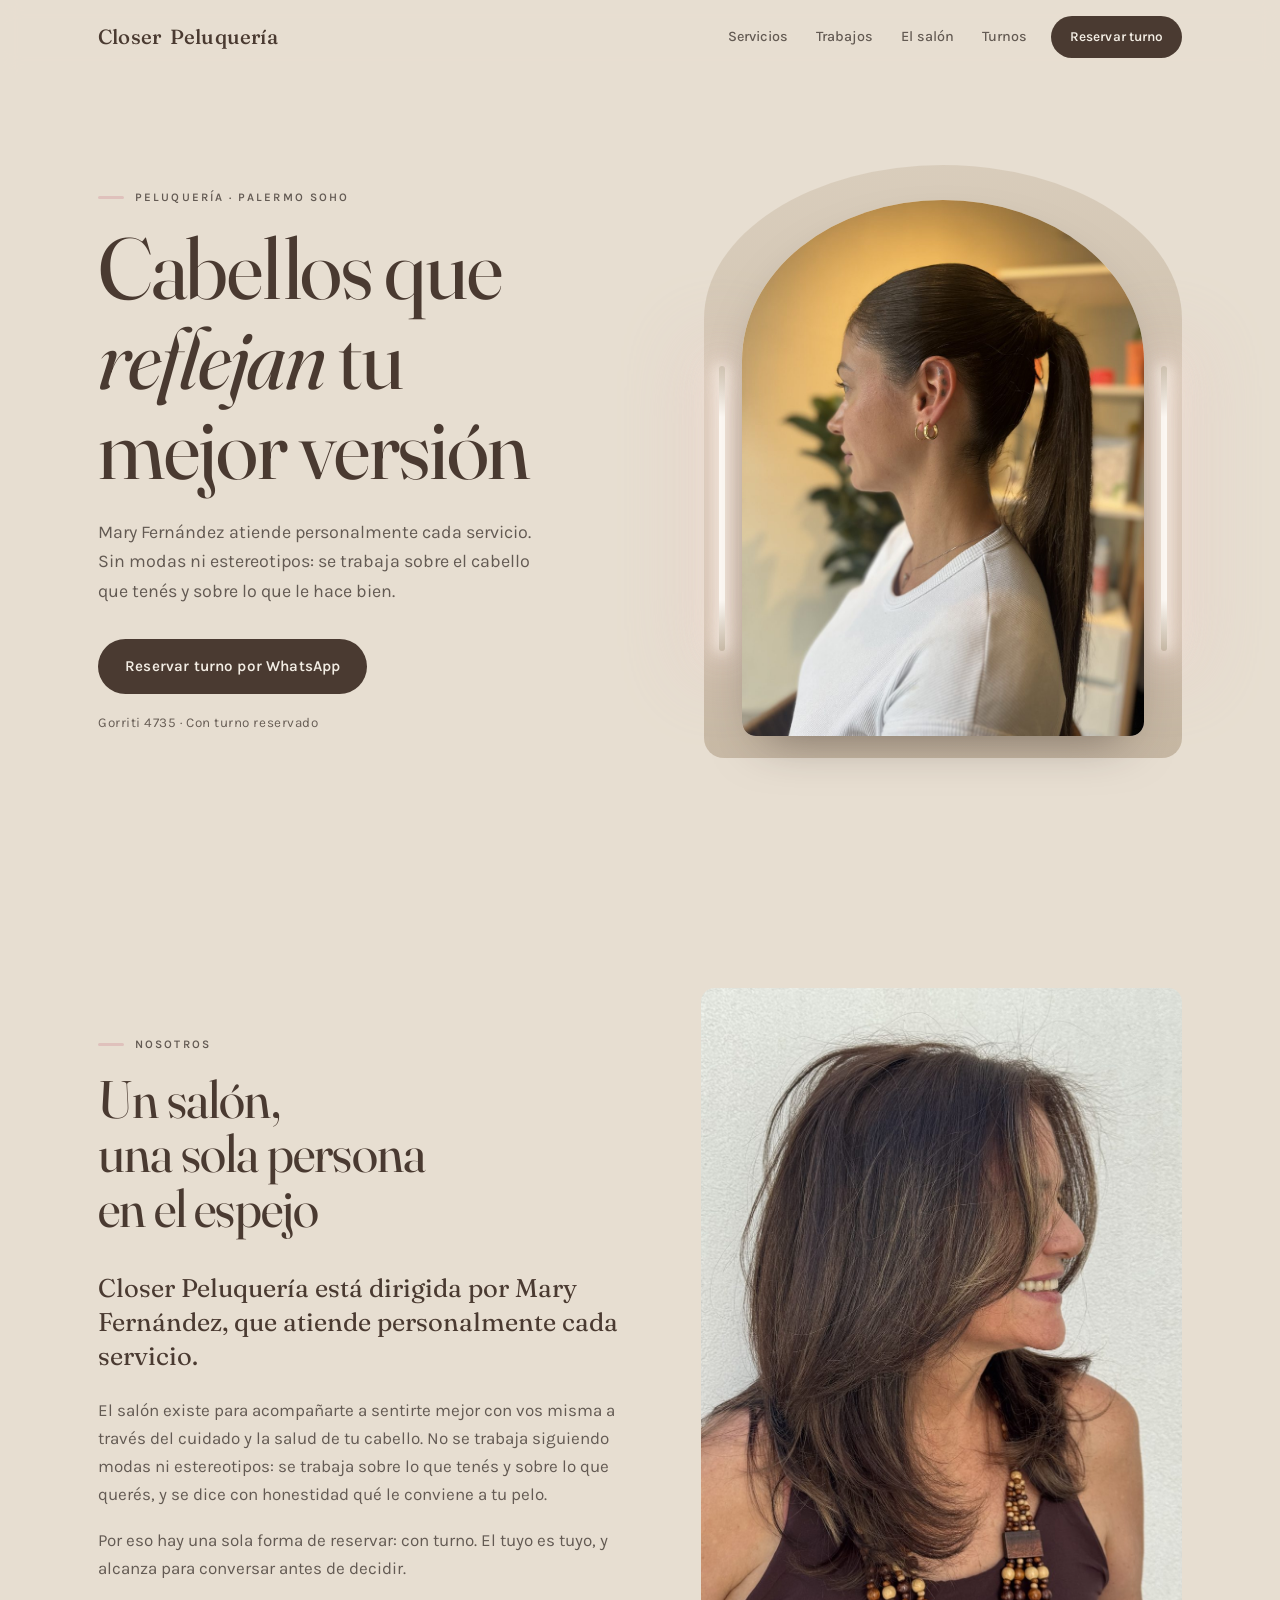
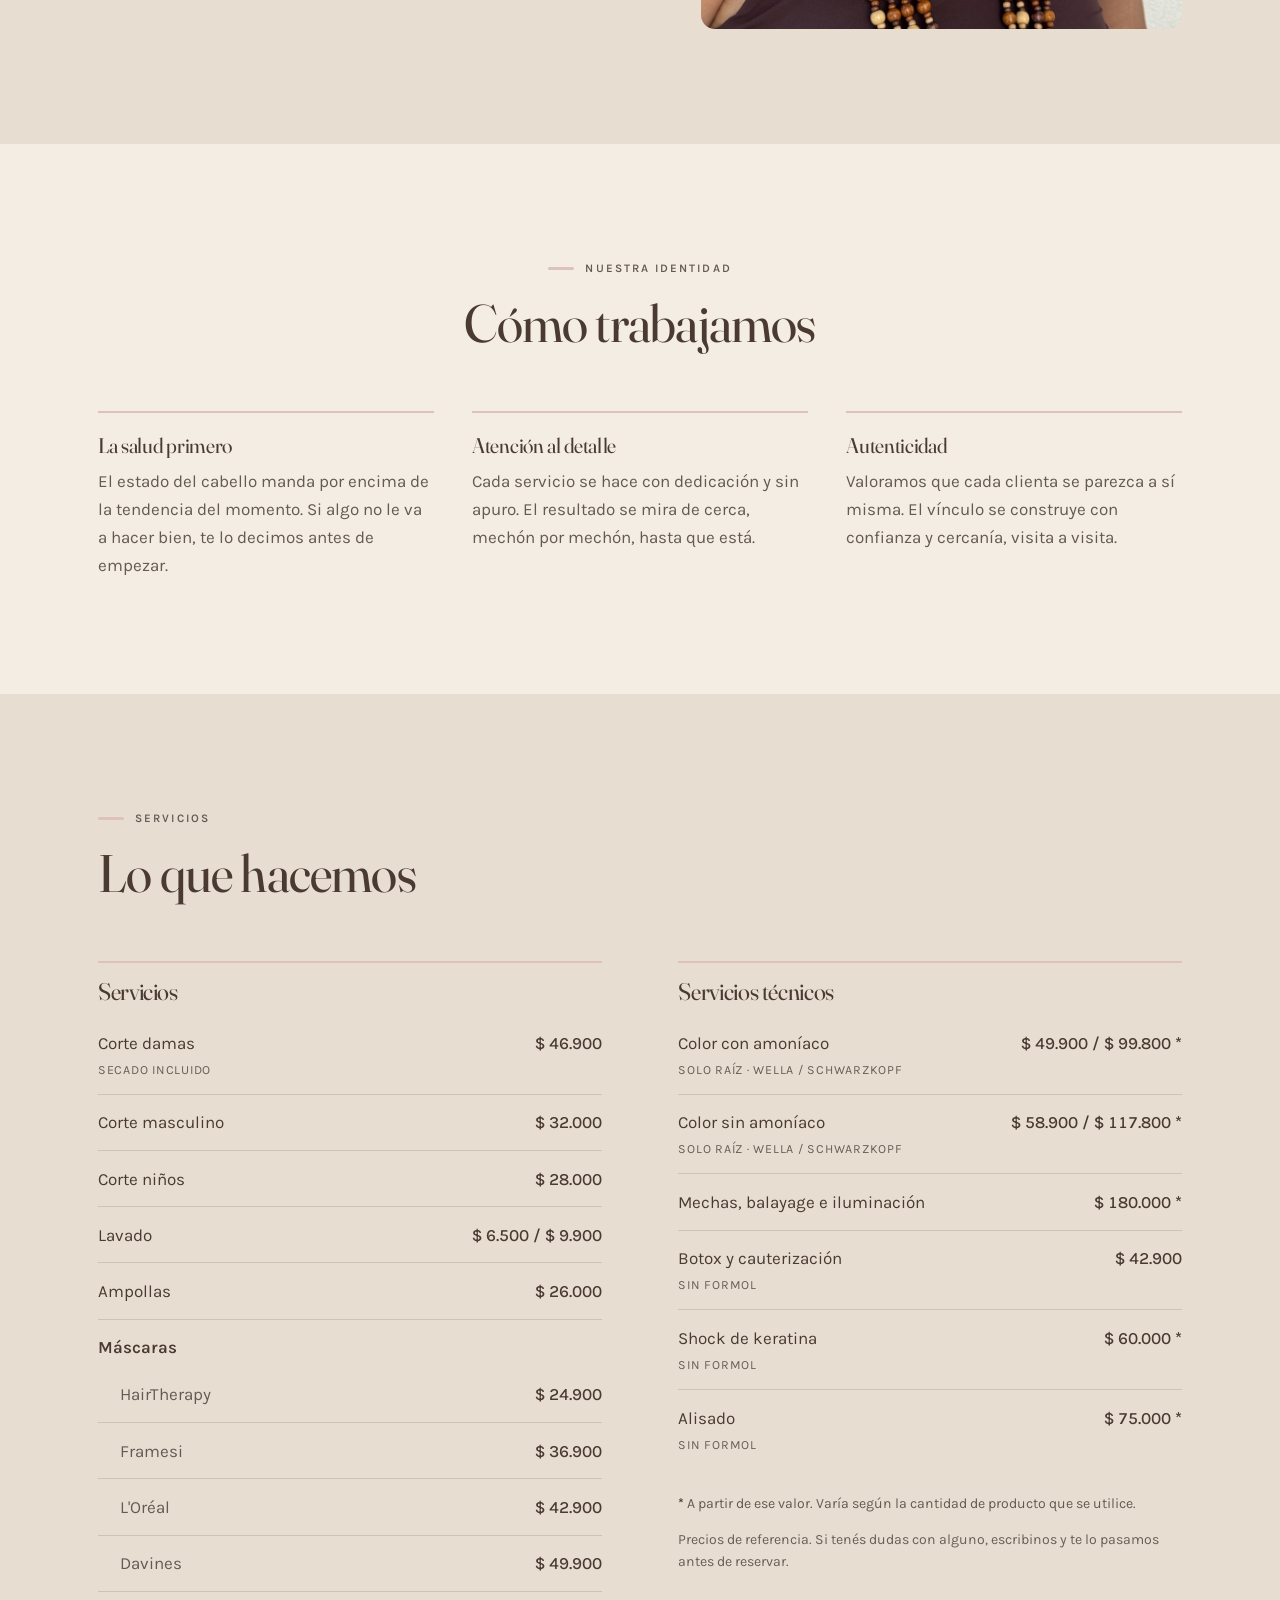
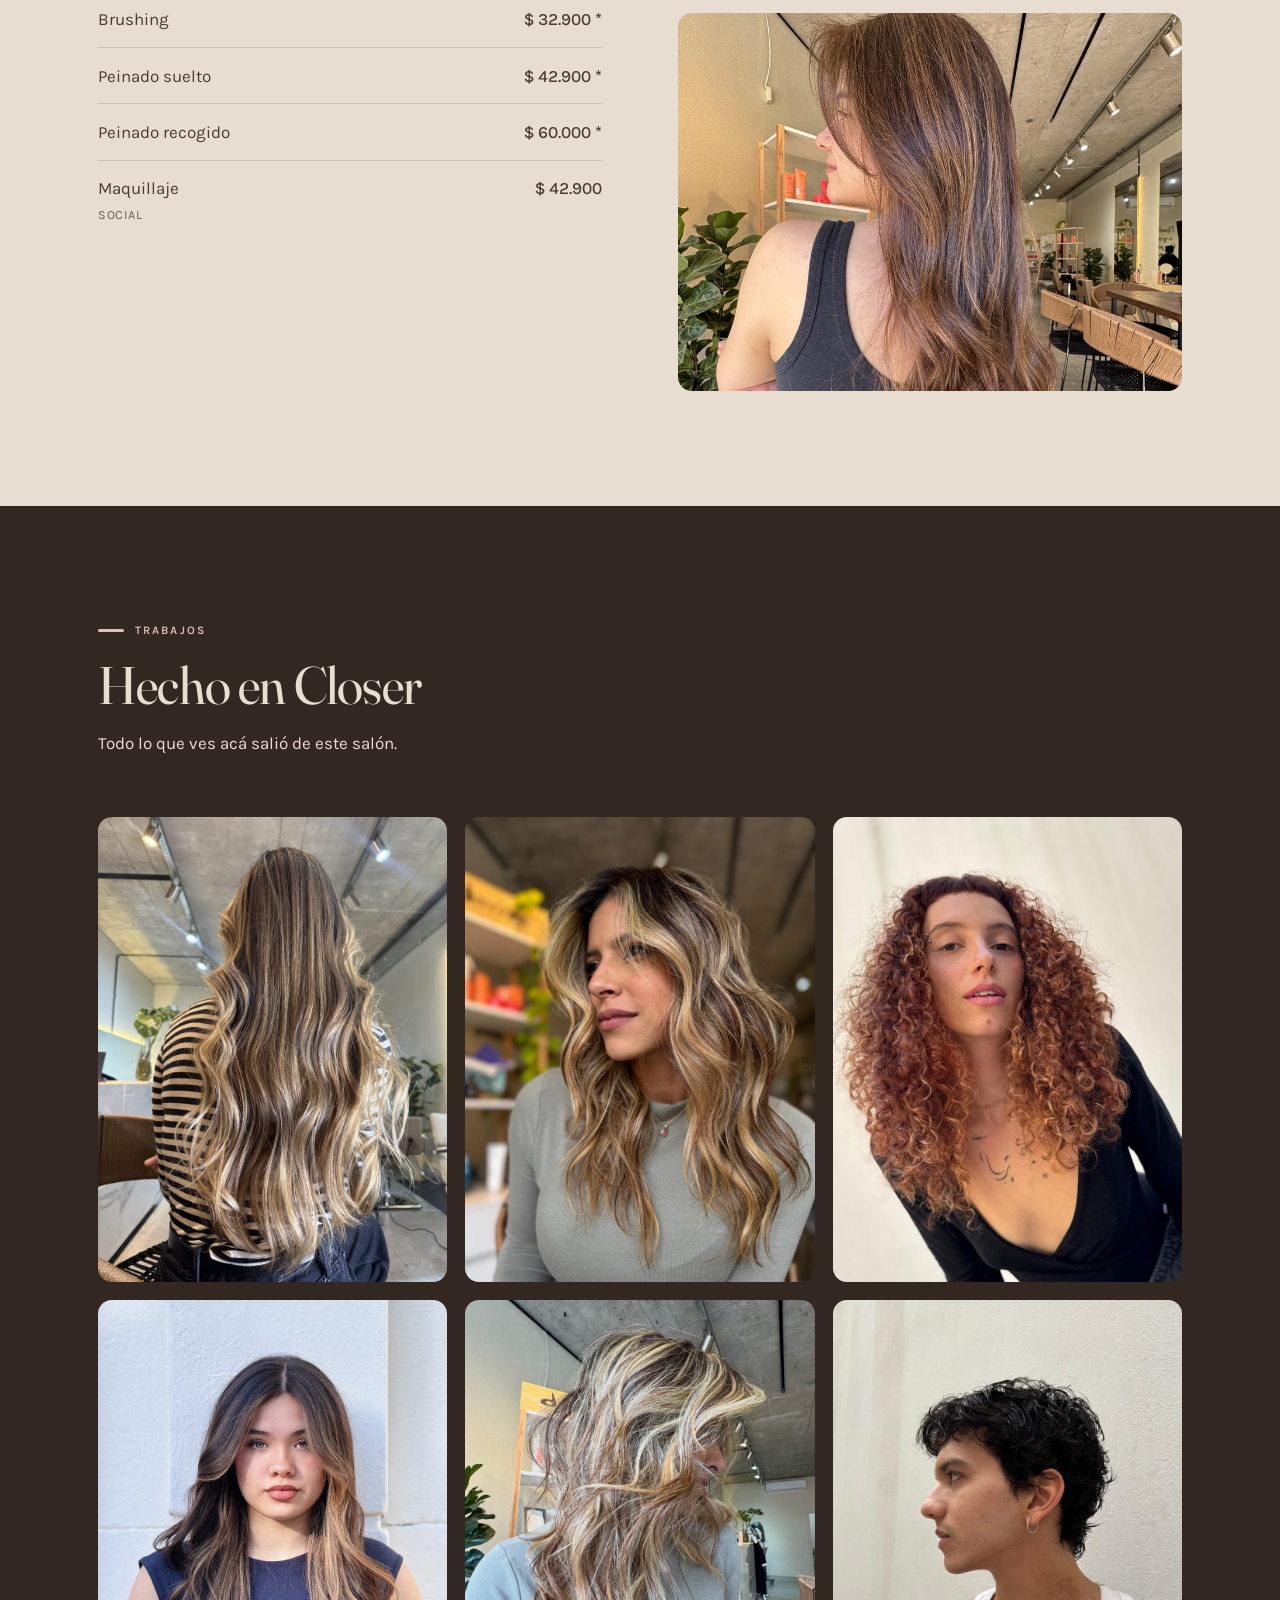
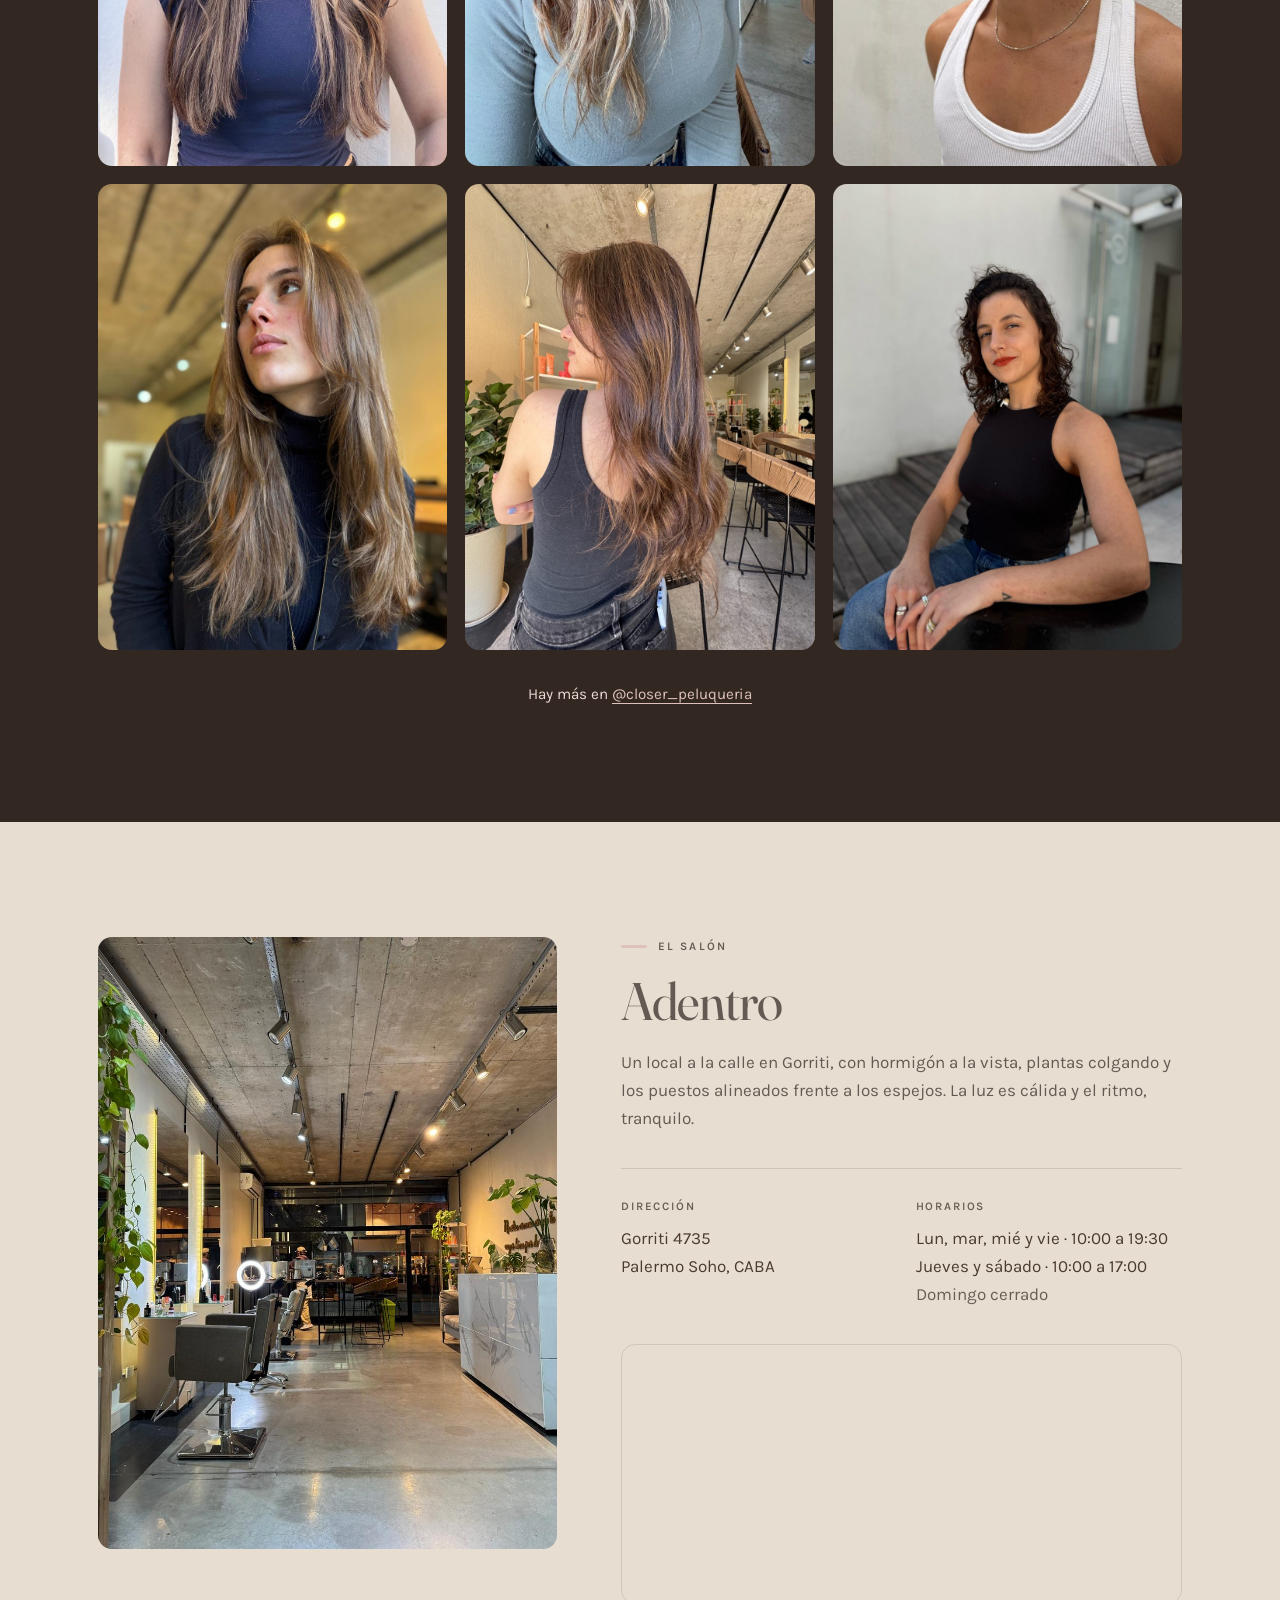
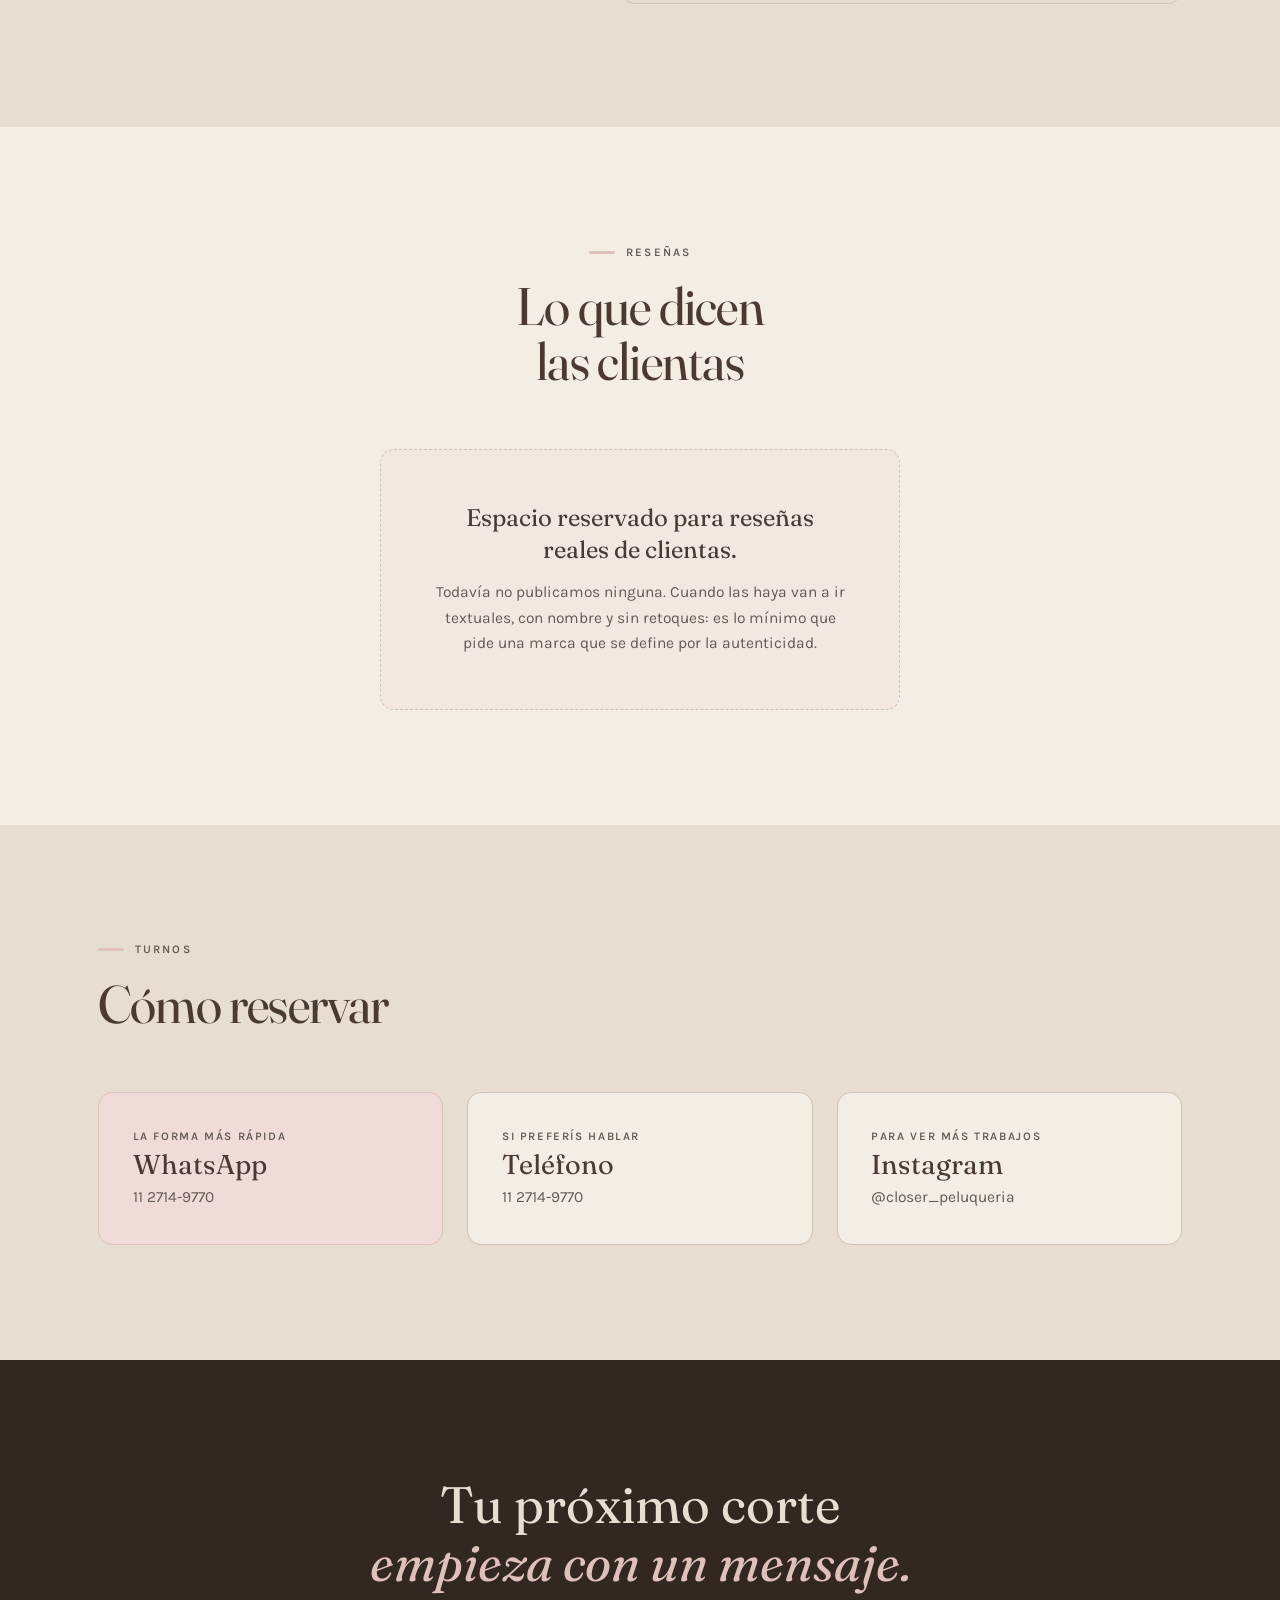
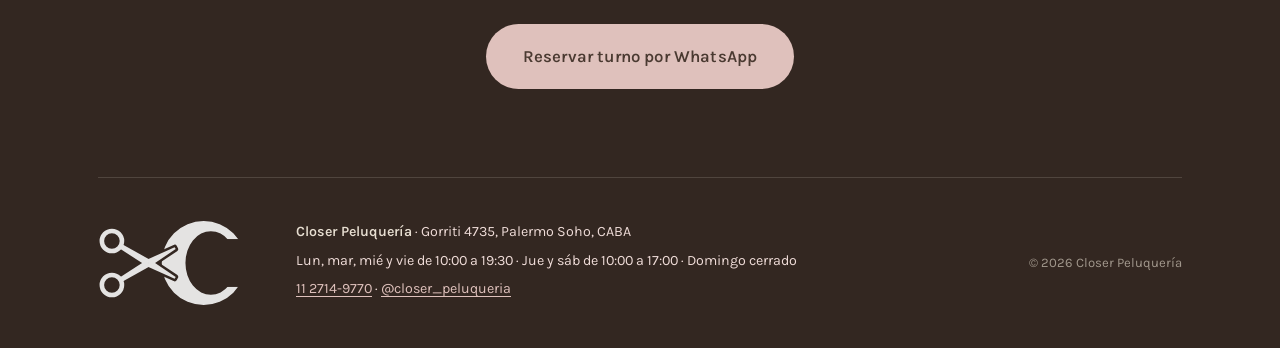
==== commit 79a90a98: "Suma las fotos reales del salón y las ubica en la página Descomprime el zip subido, convierte los HE" ====
--- a/closer/index.html
+++ b/closer/index.html
@@ -88,8 +88,8 @@
         <span class="espejo__luz espejo__luz--izq" aria-hidden="true"></span>
         <span class="espejo__luz espejo__luz--der" aria-hidden="true"></span>
         <figure class="espejo__marco">
-          <img src="assets/img/hero.jpg" width="960" height="1280"
-               alt="Melena larga castaña con ondas marcadas y reflejos dorados, hecha en Closer Peluquería">
+          <img src="assets/img/hero.jpg" width="1000" height="1333"
+               alt="Peinado de cola alta, tirante y pulido, visto de perfil, hecho en Closer Peluquería">
         </figure>
       </div>
 
@@ -103,27 +103,34 @@
        ============================================================ -->
   <section class="seccion nosotros" id="nosotros">
     <div class="ancho nosotros__in">
-      <div class="cabeza">
-        <p class="volanta">Nosotros</p>
-        <h2 class="h2">Un salón,<br>una sola persona<br>en el espejo</h2>
-      </div>
-
-      <div class="nosotros__txt">
-        <p class="destacado">
-          Closer Peluquería está dirigida por Mary Fernández, que atiende
-          personalmente cada servicio.
-        </p>
-        <p>
-          El salón existe para acompañarte a sentirte mejor con vos misma a
-          través del cuidado y la salud de tu cabello. No se trabaja siguiendo
-          modas ni estereotipos: se trabaja sobre lo que tenés y sobre lo que
-          querés, y se dice con honestidad qué le conviene a tu pelo.
-        </p>
-        <p>
-          Por eso hay una sola forma de reservar: con turno. El tuyo es tuyo,
-          y alcanza para conversar antes de decidir.
-        </p>
-      </div>
+      <div class="nosotros__col">
+        <div class="cabeza">
+          <p class="volanta">Nosotros</p>
+          <h2 class="h2">Un salón,<br>una sola persona<br>en el espejo</h2>
+        </div>
+
+        <div class="nosotros__txt">
+          <p class="destacado">
+            Closer Peluquería está dirigida por Mary Fernández, que atiende
+            personalmente cada servicio.
+          </p>
+          <p>
+            El salón existe para acompañarte a sentirte mejor con vos misma a
+            través del cuidado y la salud de tu cabello. No se trabaja siguiendo
+            modas ni estereotipos: se trabaja sobre lo que tenés y sobre lo que
+            querés, y se dice con honestidad qué le conviene a tu pelo.
+          </p>
+          <p>
+            Por eso hay una sola forma de reservar: con turno. El tuyo es tuyo,
+            y alcanza para conversar antes de decidir.
+          </p>
+        </div>
+      </div>
+
+      <figure class="nosotros__foto">
+        <img src="assets/img/nosotros.jpg" width="1000" height="1333" loading="lazy"
+             alt="Corte largo en capas sobre pelo castaño oscuro, con el movimiento marcado, hecho en Closer">
+      </figure>
     </div>
   </section>
 
@@ -285,6 +292,11 @@
             Precios de referencia. Si tenés dudas con alguno, escribinos y te
             lo pasamos antes de reservar.
           </p>
+
+          <figure class="carta__foto">
+            <img src="assets/img/servicios.jpg" width="900" height="1200" loading="lazy"
+                 alt="Iluminación cálida sobre pelo largo, vista de espaldas en el salón de Closer">
+          </figure>
         </div>
 
       </div>
@@ -305,25 +317,41 @@
       </div>
 
       <div class="galeria">
-        <figure class="galeria__i galeria__i--alta">
-          <img src="assets/img/trabajo-1.jpg" width="960" height="1280" loading="lazy"
-               alt="Peinado de ondas largas sobre base rubia iluminada, hecho en Closer">
-        </figure>
-        <figure class="galeria__i">
-          <img src="assets/img/trabajo-2.jpg" width="960" height="1280" loading="lazy"
-               alt="Corte mullet en pelo oscuro, con la textura natural marcada, hecho en Closer">
-        </figure>
-        <figure class="galeria__i">
-          <img src="assets/img/trabajo-3.jpg" width="960" height="1280" loading="lazy"
-               alt="Color cobrizo sobre rulos definidos, hecho en Closer">
-        </figure>
-        <figure class="galeria__i">
-          <img src="assets/img/trabajo-4.jpg" width="960" height="1280" loading="lazy"
-               alt="Color y mechas rubias con ondas al agua, hechos en Closer">
-        </figure>
-        <figure class="galeria__i">
-          <img src="assets/img/trabajo-5.jpg" width="960" height="1280" loading="lazy"
-               alt="Color castaño con reflejos sobre pelo largo y liso, hecho en Closer">
+        <figure class="galeria__i">
+          <img src="assets/img/trabajo-1.jpg" width="900" height="1200" loading="lazy"
+               alt="Color con balayage rubio sobre pelo largo ondulado, visto de espaldas, hecho en Closer">
+        </figure>
+        <figure class="galeria__i">
+          <img src="assets/img/trabajo-2.jpg" width="900" height="1200" loading="lazy"
+               alt="Iluminación con contorno sobre ondas rubias, en media melena larga, hecho en Closer">
+        </figure>
+        <figure class="galeria__i">
+          <img src="assets/img/trabajo-3.jpg" width="900" height="1200" loading="lazy"
+               alt="Color cobrizo sobre rulos definidos y voluminosos, hecho en Closer">
+        </figure>
+        <figure class="galeria__i">
+          <img src="assets/img/trabajo-4.jpg" width="900" height="1200" loading="lazy"
+               alt="Mechas con contorno sobre pelo largo castaño oscuro, hecho en Closer">
+        </figure>
+        <figure class="galeria__i">
+          <img src="assets/img/trabajo-5.jpg" width="900" height="1200" loading="lazy"
+               alt="Iluminación con contorno en rubio claro, con la textura bien marcada, hecho en Closer">
+        </figure>
+        <figure class="galeria__i">
+          <img src="assets/img/trabajo-6.jpg" width="900" height="1200" loading="lazy"
+               alt="Corte mullet corto en pelo oscuro, con la textura natural a la vista, hecho en Closer">
+        </figure>
+        <figure class="galeria__i">
+          <img src="assets/img/trabajo-7.jpg" width="900" height="1200" loading="lazy"
+               alt="Corte largo en capas sobre pelo con reflejos claros, hecho en Closer">
+        </figure>
+        <figure class="galeria__i">
+          <img src="assets/img/trabajo-8.jpg" width="900" height="1200" loading="lazy"
+               alt="Pelo largo castaño con reflejos suaves, visto de espaldas en el salón, hecho en Closer">
+        </figure>
+        <figure class="galeria__i">
+          <img src="assets/img/trabajo-9.jpg" width="900" height="1200" loading="lazy"
+               alt="Corte en media melena sobre pelo oscuro con rulos, hecho en Closer">
         </figure>
       </div>
 
@@ -342,7 +370,7 @@
   <section class="seccion" id="salon">
     <div class="ancho salon">
       <figure class="salon__foto">
-        <img src="assets/img/salon.jpg" width="960" height="1280" loading="lazy"
+        <img src="assets/img/salon.jpg" width="900" height="1200" loading="lazy"
              alt="Interior del salón de Closer: los puestos frente a los espejos con luz, hormigón a la vista y plantas colgantes">
       </figure>
 
--- a/closer/assets/styles.css
+++ b/closer/assets/styles.css
@@ -265,13 +265,22 @@
 /* ============================================================
    NOSOTROS
    ============================================================ */
+/* Texto a la izquierda, foto a la derecha. Si la foto va del mismo lado
+   que el título, la columna izquierda se estira al doble que la derecha
+   y queda medio metro de aire abajo. */
 .nosotros__in{
   display: grid;
-  grid-template-columns: minmax(0, 1fr) minmax(0, 1.15fr);
-  gap: clamp(2rem, 6vw, 5rem);
-  align-items: start;
-}
+  grid-template-columns: minmax(0, 1.05fr) minmax(0, .95fr);
+  gap: clamp(2rem, 6vw, 4.5rem);
+  align-items: center;
+}
+.nosotros__col{ display: grid; gap: clamp(1.6rem, 3vw, 2.25rem); }
 .nosotros .cabeza{ margin-bottom: 0; }
+
+.nosotros__foto{
+  margin: 0; overflow: hidden; border-radius: var(--borde);
+}
+.nosotros__foto img{ width: 100%; aspect-ratio: 3 / 4; object-fit: cover; }
 
 .nosotros__txt{ color: var(--gris); max-width: 54ch; }
 
@@ -367,6 +376,13 @@
 }
 .carta__nota--chica{ margin-top: .7rem; color: var(--gris-tenue); }
 
+/* Cierra la columna derecha, que termina antes que la izquierda y dejaba
+   un hueco. Es la única foto de esta sección: la carta se lee, no se mira. */
+.carta__foto{
+  margin: 2.5rem 0 0; overflow: hidden; border-radius: var(--borde);
+}
+.carta__foto img{ width: 100%; aspect-ratio: 4 / 3; object-fit: cover; object-position: center 30%; }
+
 /* ============================================================
    GALERÍA
    ============================================================ */
@@ -380,14 +396,10 @@
   background: rgba(247, 239, 230, .06);
 }
 .galeria__i img{
-  width: 100%; height: 100%; aspect-ratio: 3 / 4; object-fit: cover;
+  width: 100%; aspect-ratio: 3 / 4; object-fit: cover;
   transition: transform .6s cubic-bezier(.2, .7, .3, 1);
 }
 .galeria__i:hover img{ transform: scale(1.04); }
-
-/* La primera ocupa dos filas: es el ancla de la grilla */
-.galeria__i--alta{ grid-row: span 2; }
-.galeria__i--alta img{ aspect-ratio: 3 / 4.9; }
 
 .galeria__ig{
   margin-top: 2rem; text-align: center;
@@ -588,14 +600,13 @@
   .salon__foto{ max-width: 460px; }
   .menu{ display: none; }
   .galeria{ grid-template-columns: repeat(2, 1fr); }
+  .nosotros__foto{ max-width: 420px; }
 }
 
 @media (max-width: 640px){
   body{ font-size: 1rem; }
   .cabecera__cta{ display: none; }
   .marca{ font-size: 1.08rem; }
-  .galeria__i--alta{ grid-row: span 1; }
-  .galeria__i--alta img{ aspect-ratio: 3 / 4; }
   .pie__abajo{ grid-template-columns: 1fr; text-align: center; justify-items: center; }
   .pie__copy{ white-space: normal; }
   .barra{ display: block; }
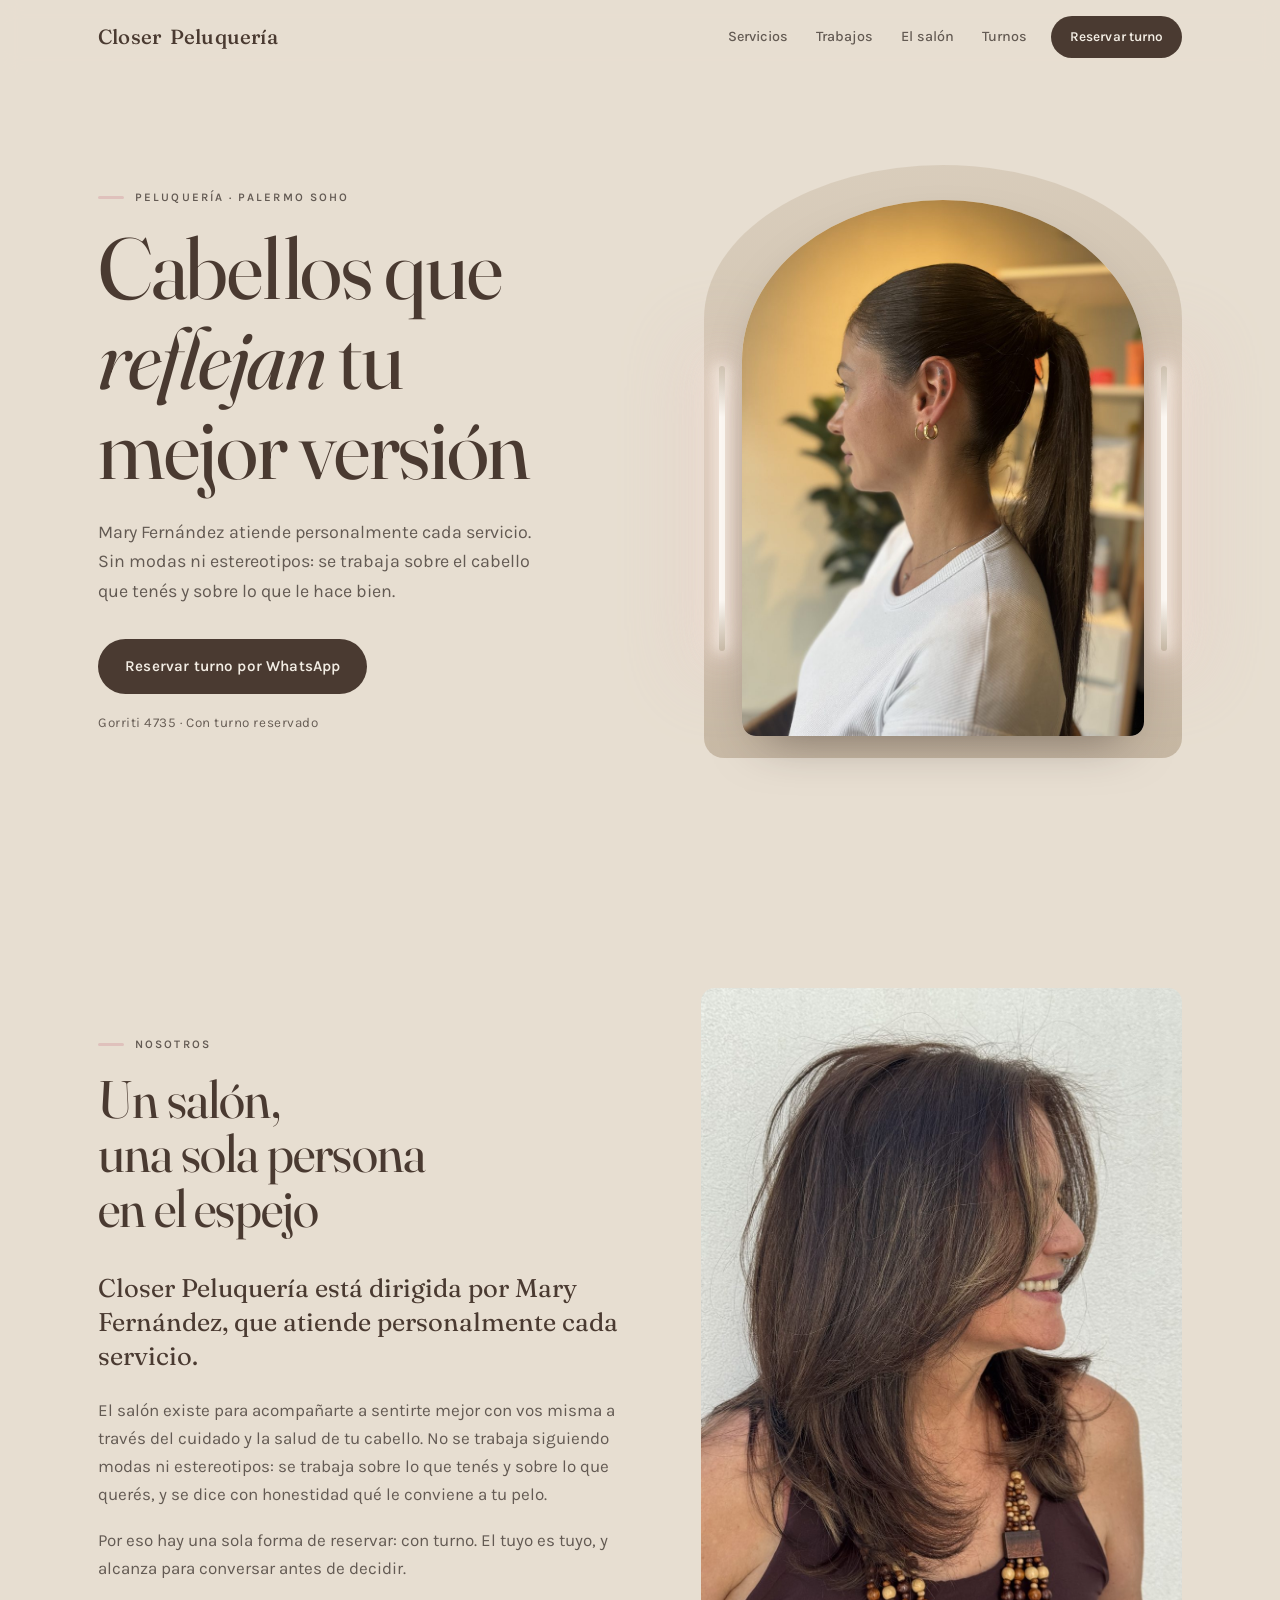
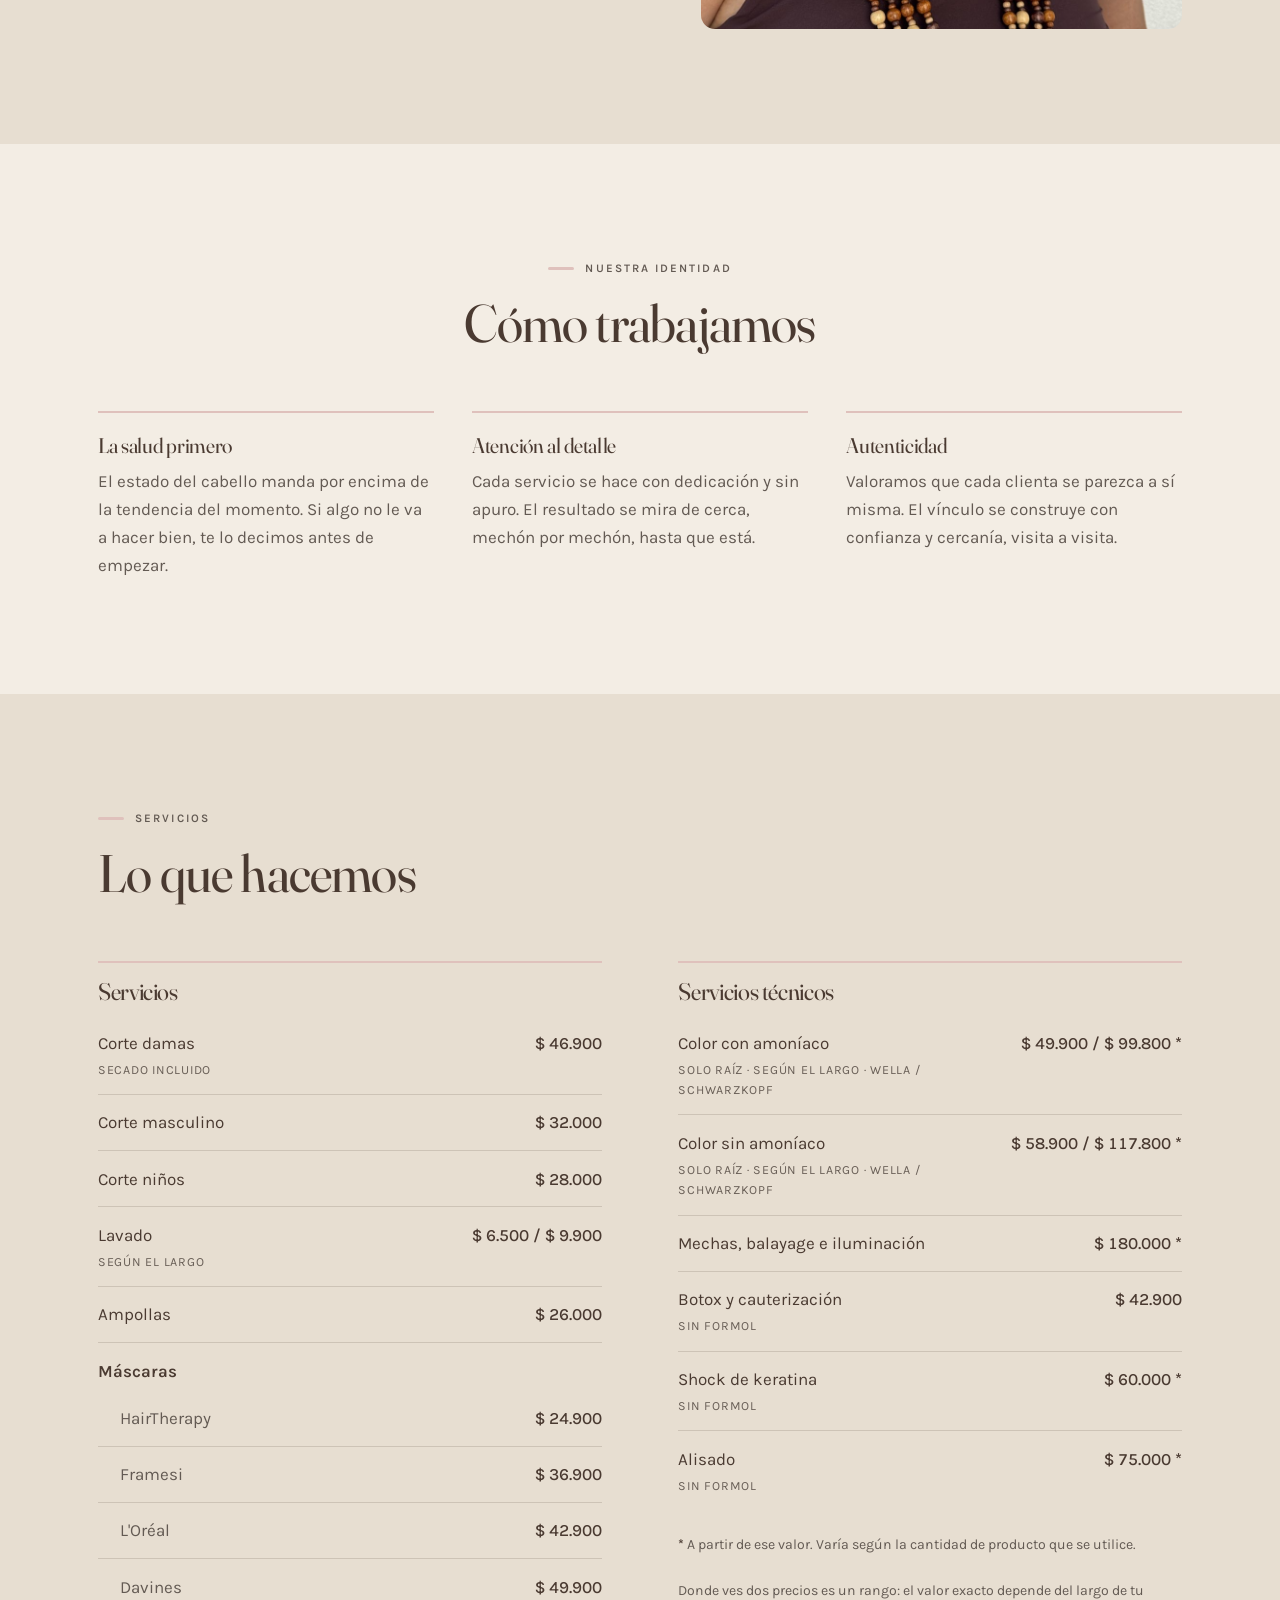
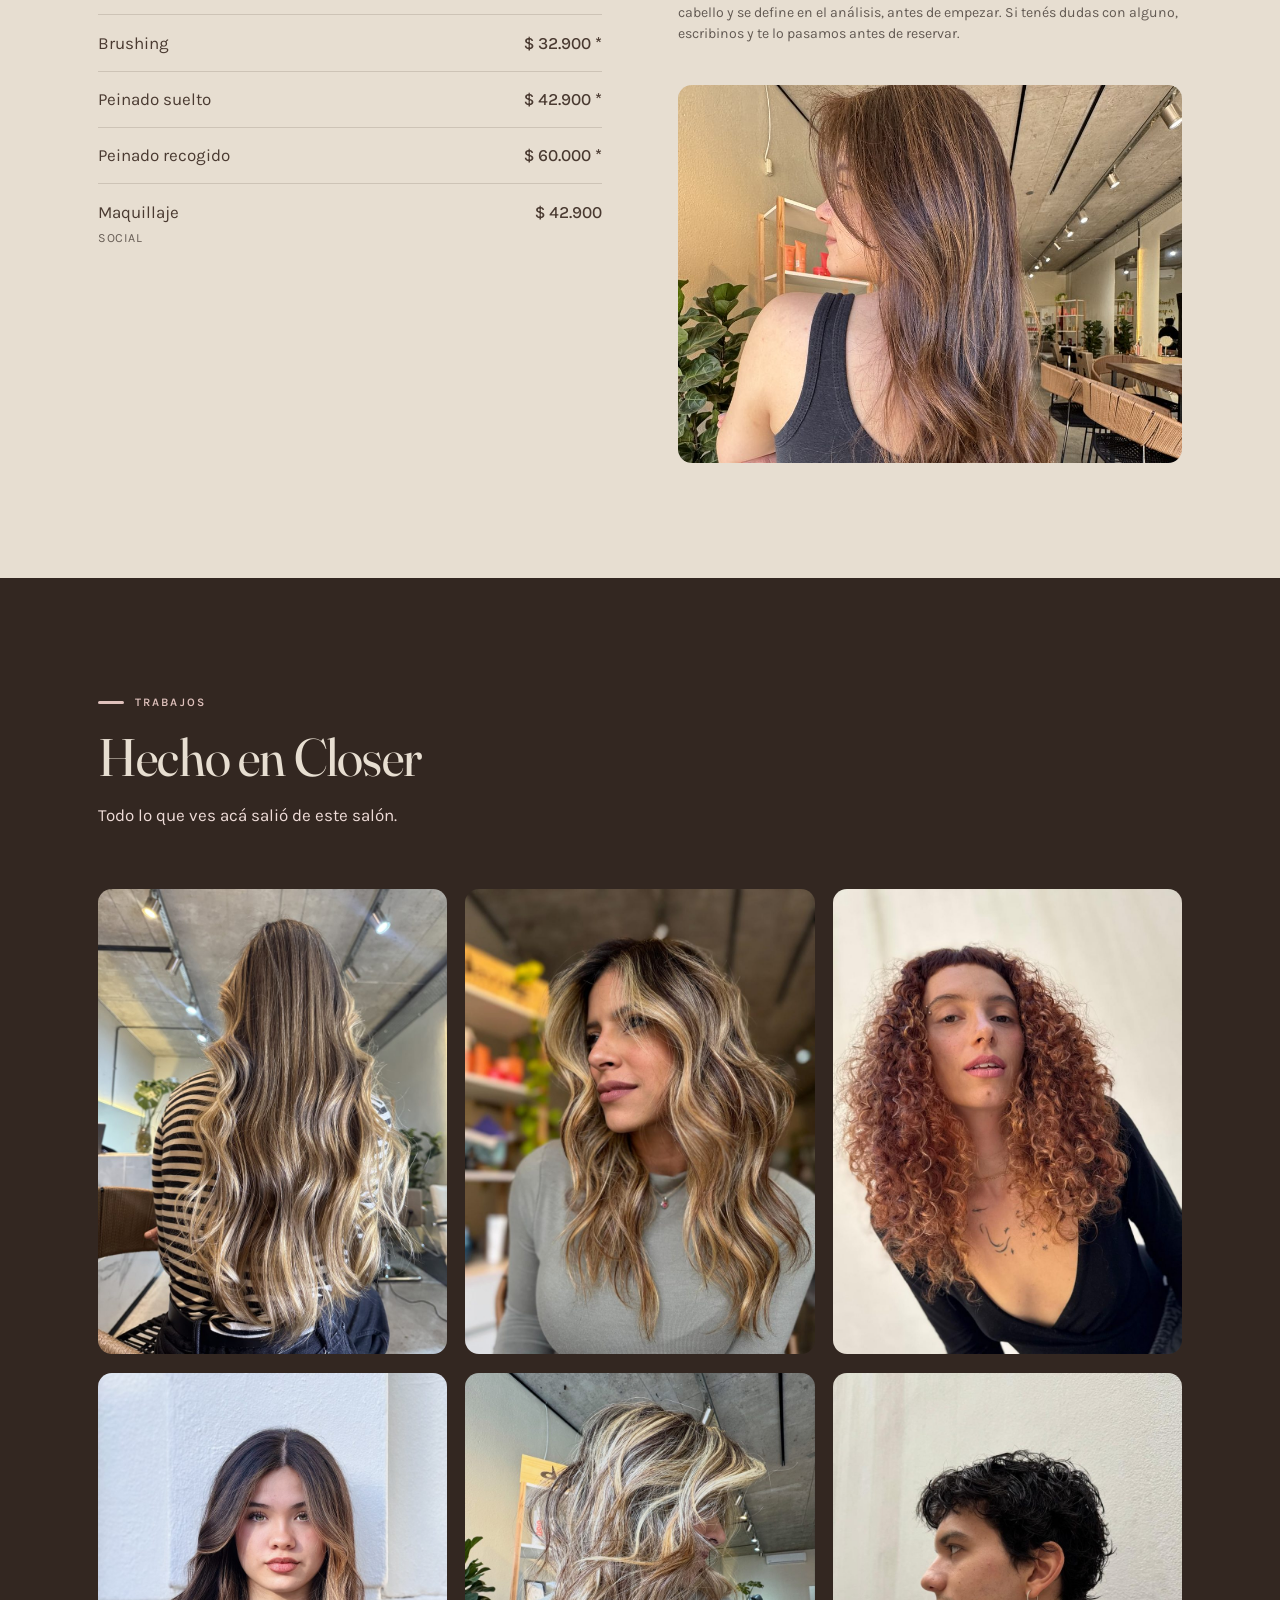
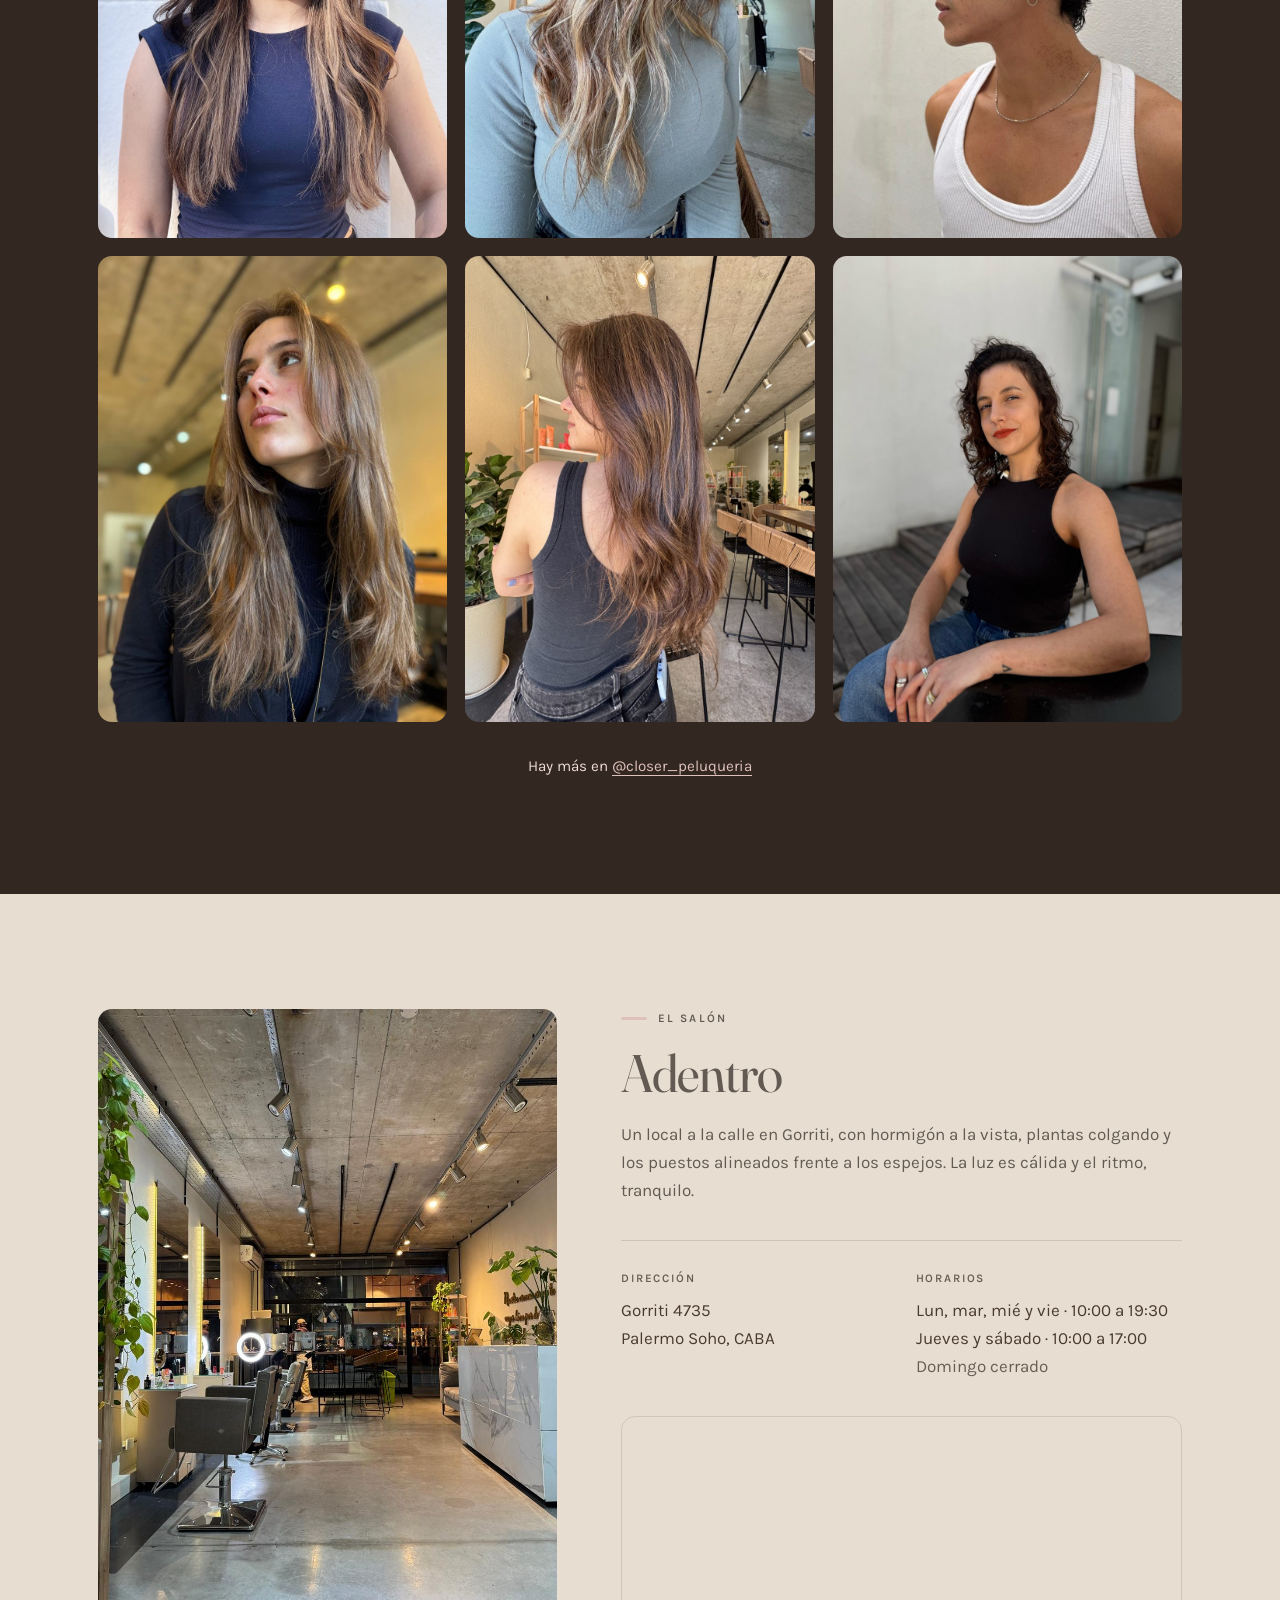
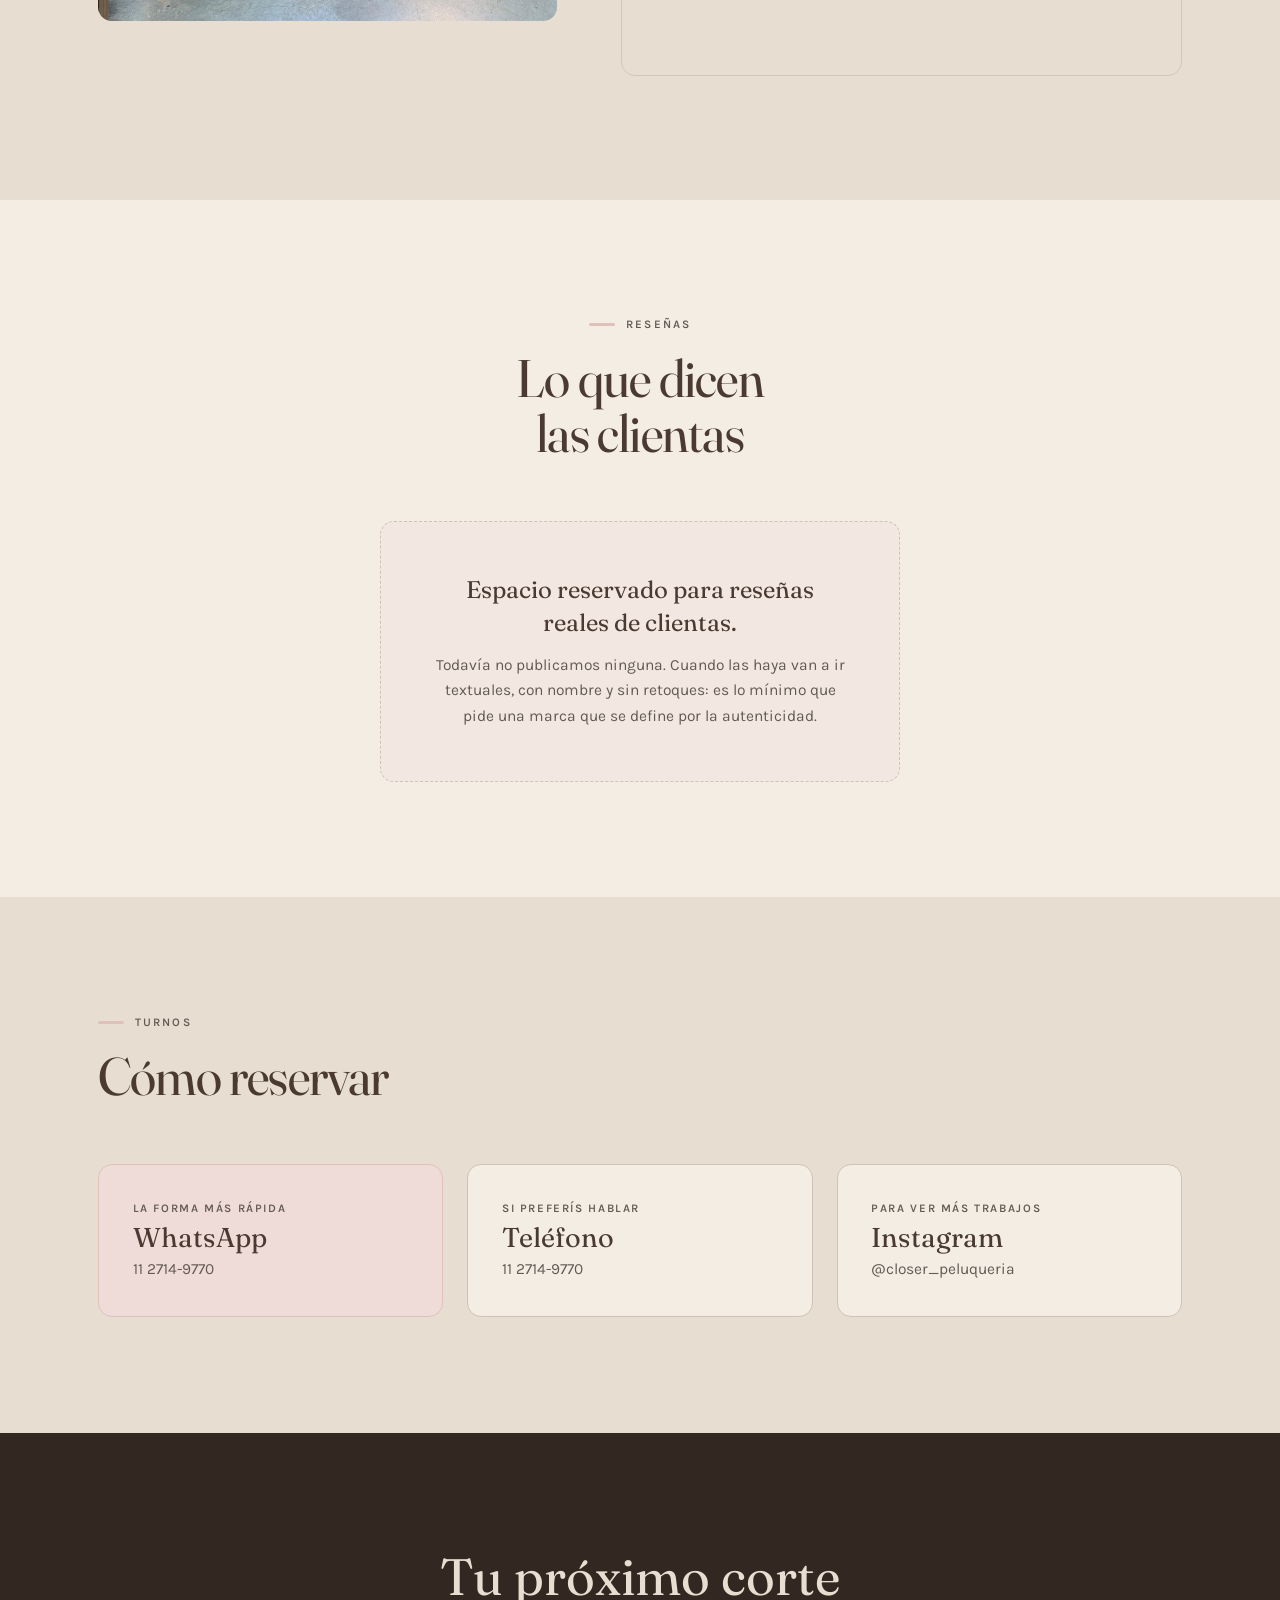
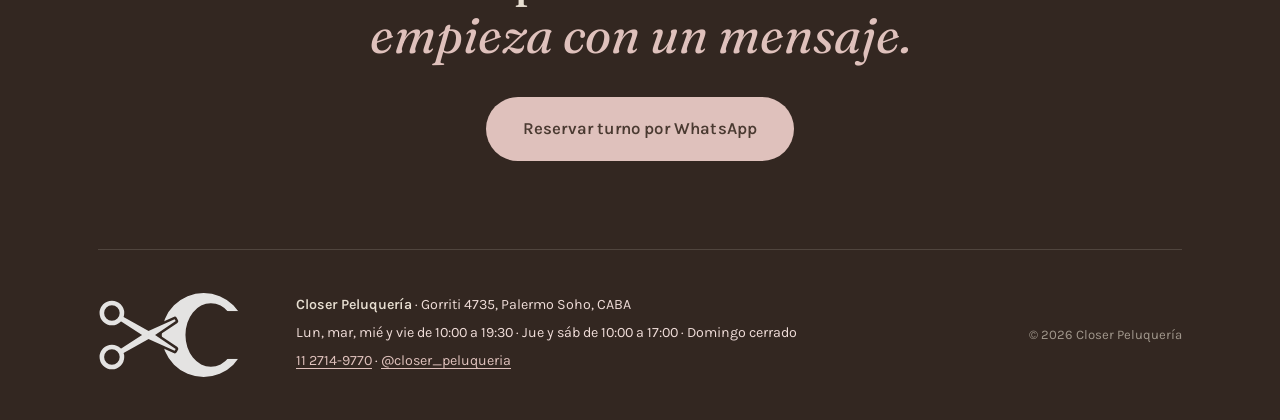
==== commit 81294680: "Aclara que los precios con dos valores son un rango por largo de cabello La carta mostraba "$ 6.500 " ====
--- a/closer/index.html
+++ b/closer/index.html
@@ -204,7 +204,7 @@
               <span class="renglon__p">$ 28.000</span>
             </li>
             <li class="renglon">
-              <span class="renglon__n">Lavado</span>
+              <span class="renglon__n">Lavado <span class="renglon__ac">según el largo</span></span>
               <span class="renglon__p">$ 6.500 / $ 9.900</span>
             </li>
             <li class="renglon">
@@ -255,11 +255,11 @@
           <h3 class="carta__t">Servicios técnicos</h3>
           <ul class="carta__lista">
             <li class="renglon">
-              <span class="renglon__n">Color con amoníaco <span class="renglon__ac">solo raíz · Wella / Schwarzkopf</span></span>
+              <span class="renglon__n">Color con amoníaco <span class="renglon__ac">solo raíz · según el largo · Wella / Schwarzkopf</span></span>
               <span class="renglon__p">$ 49.900 / $ 99.800 <b class="ast" aria-hidden="true">*</b></span>
             </li>
             <li class="renglon">
-              <span class="renglon__n">Color sin amoníaco <span class="renglon__ac">solo raíz · Wella / Schwarzkopf</span></span>
+              <span class="renglon__n">Color sin amoníaco <span class="renglon__ac">solo raíz · según el largo · Wella / Schwarzkopf</span></span>
               <span class="renglon__p">$ 58.900 / $ 117.800 <b class="ast" aria-hidden="true">*</b></span>
             </li>
             <li class="renglon">
@@ -285,12 +285,14 @@
             A partir de ese valor. Varía según la cantidad de producto que se
             utilice.
           </p>
-          <p class="carta__nota carta__nota--chica">
+          <p class="carta__nota">
             <!-- TODO: si los precios cambian, se actualizan acá y en ningún
-                 otro lado. Conviene poner la fecha de la última actualización
-                 abajo, para que nadie llegue con una lista vieja. -->
-            Precios de referencia. Si tenés dudas con alguno, escribinos y te
-            lo pasamos antes de reservar.
+                 otro lado. Conviene poner la fecha de la última actualización,
+                 para que nadie llegue con una lista vieja. -->
+            Donde ves dos precios es un rango: el valor exacto depende del
+            largo de tu cabello y se define en el análisis, antes de empezar.
+            Si tenés dudas con alguno, escribinos y te lo pasamos antes de
+            reservar.
           </p>
 
           <figure class="carta__foto">
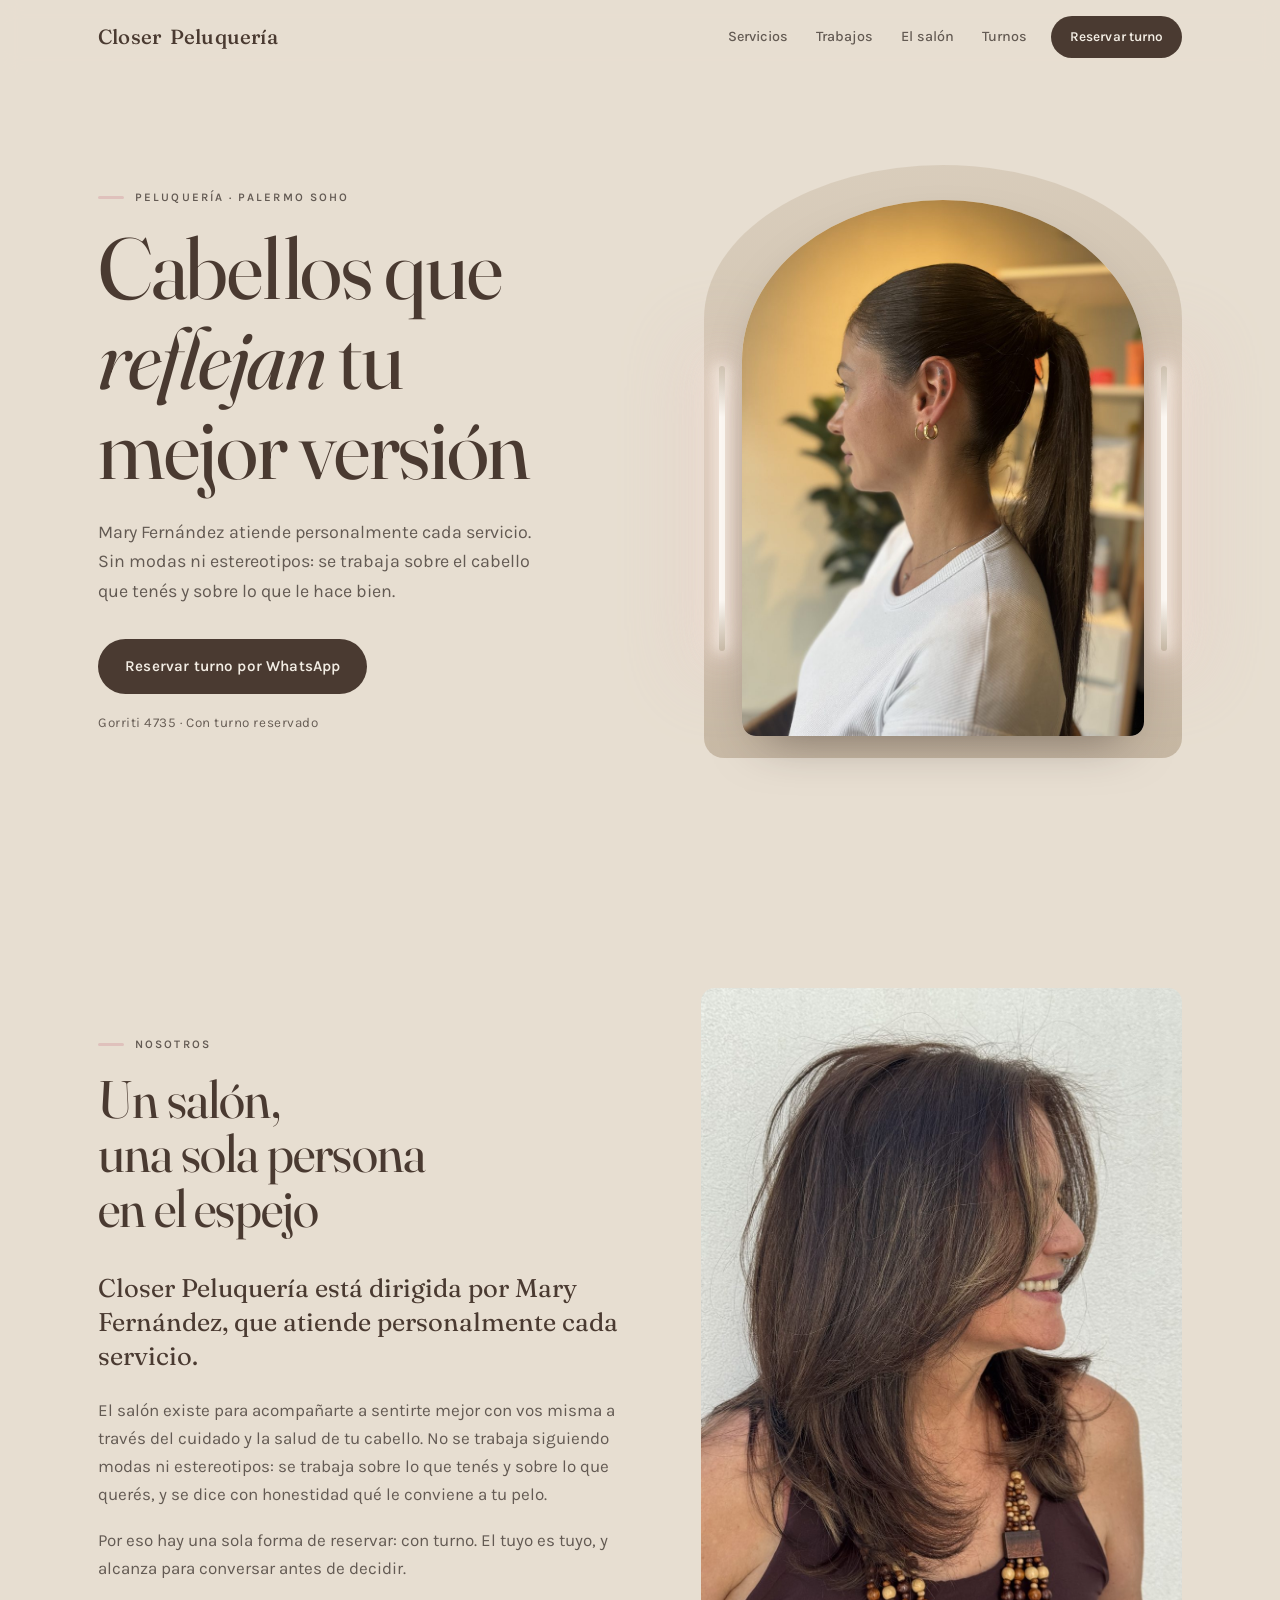
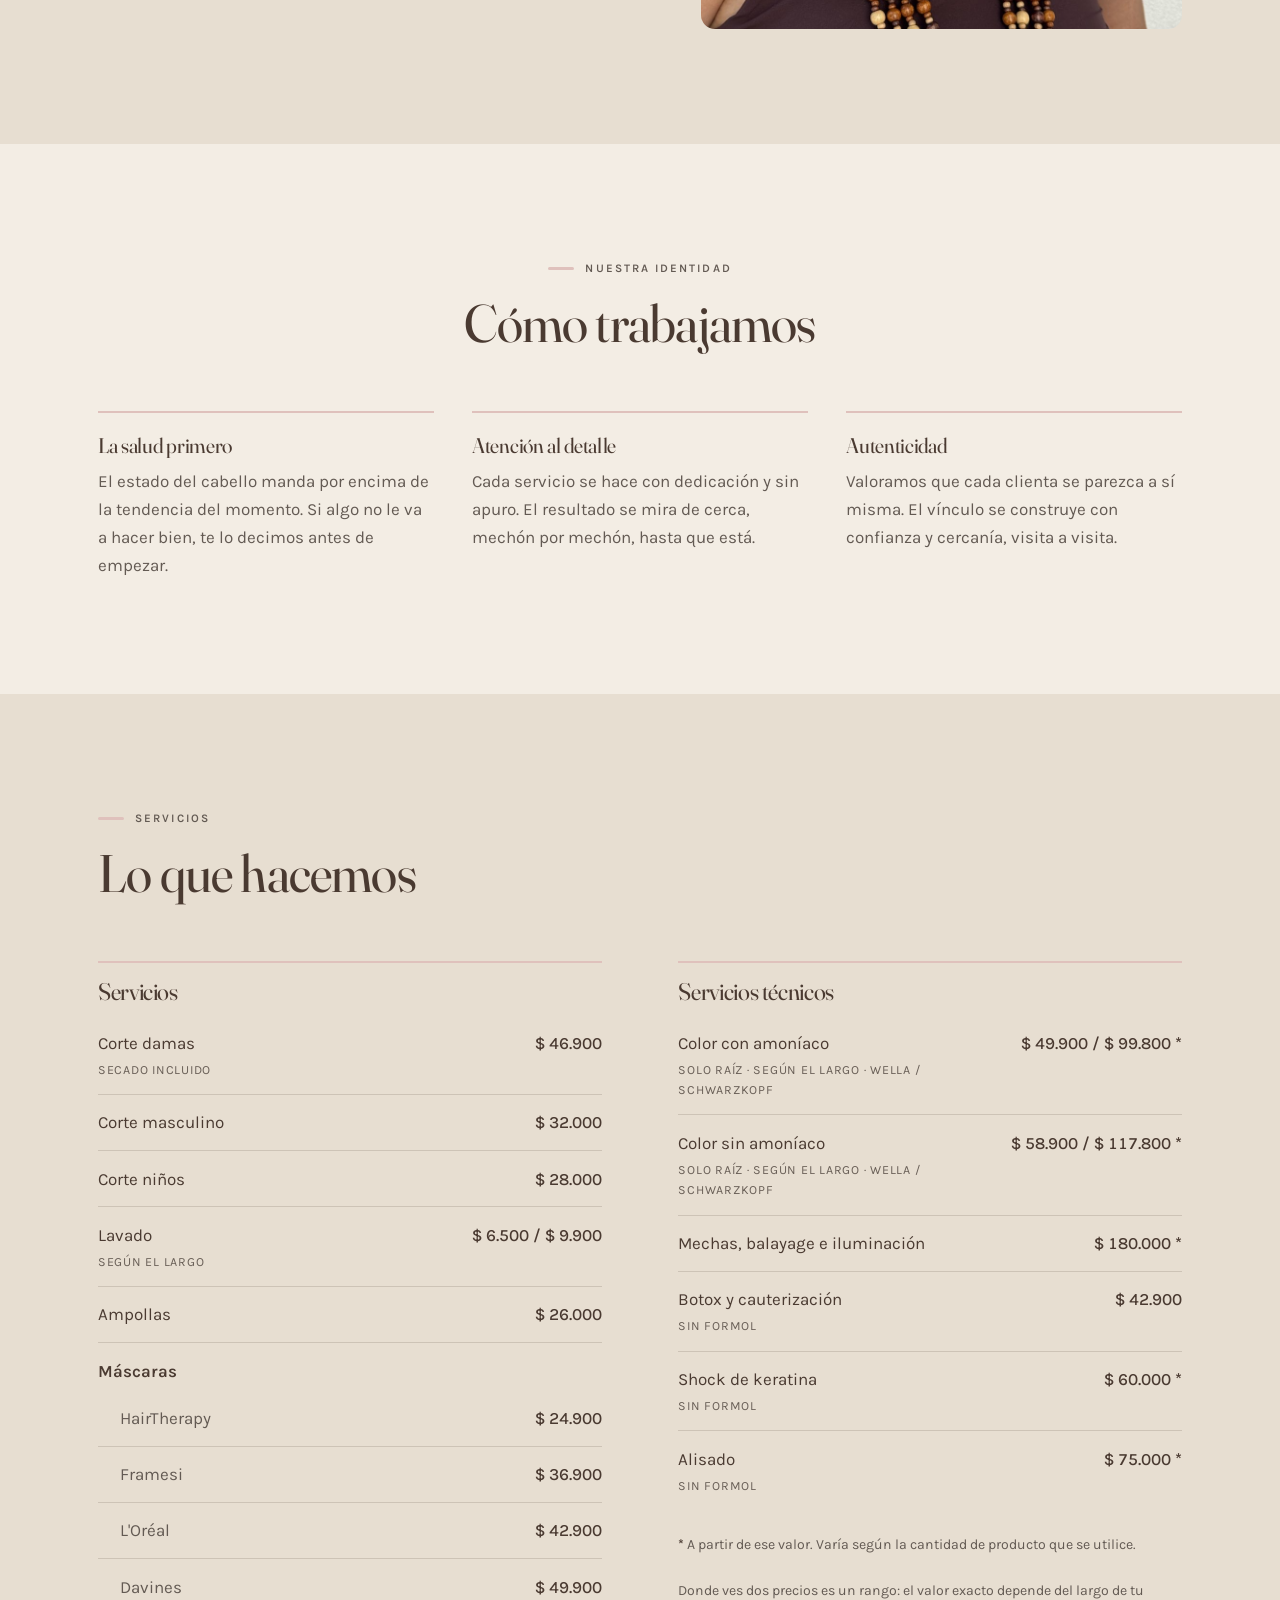
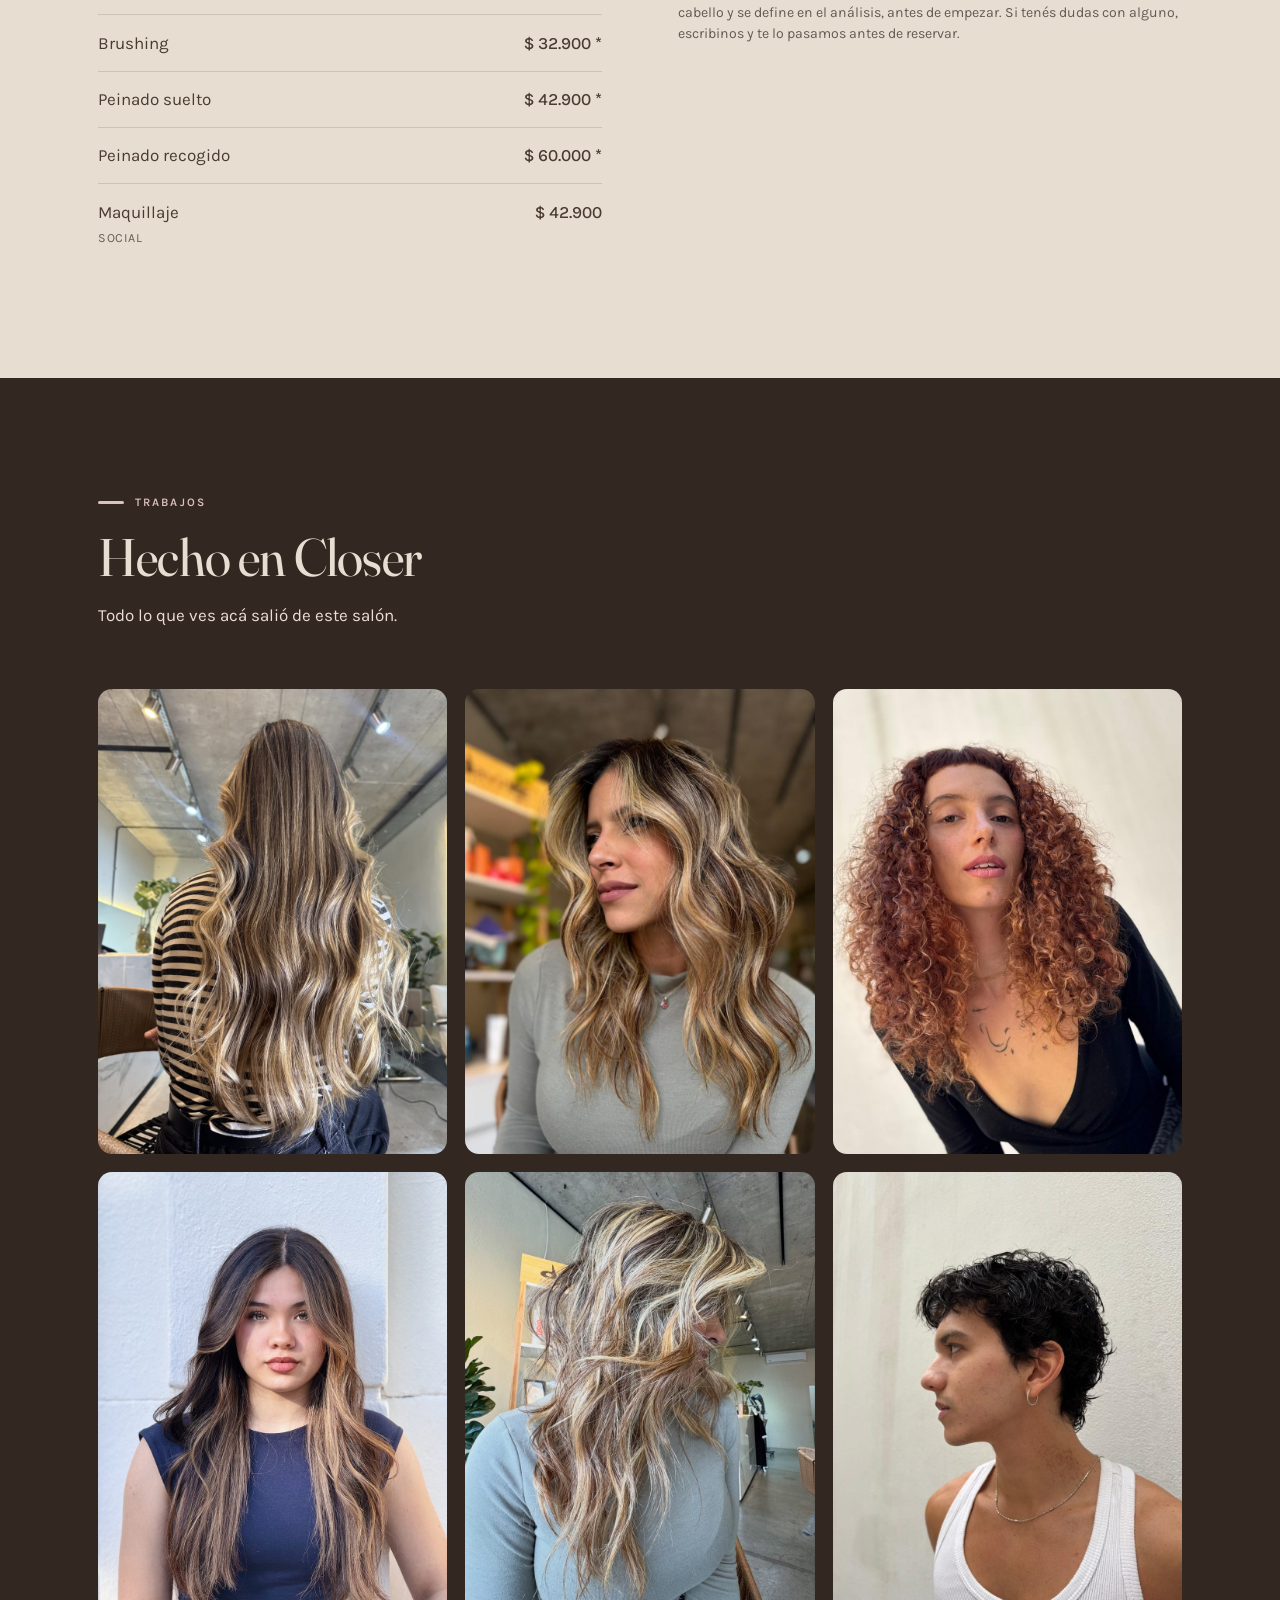
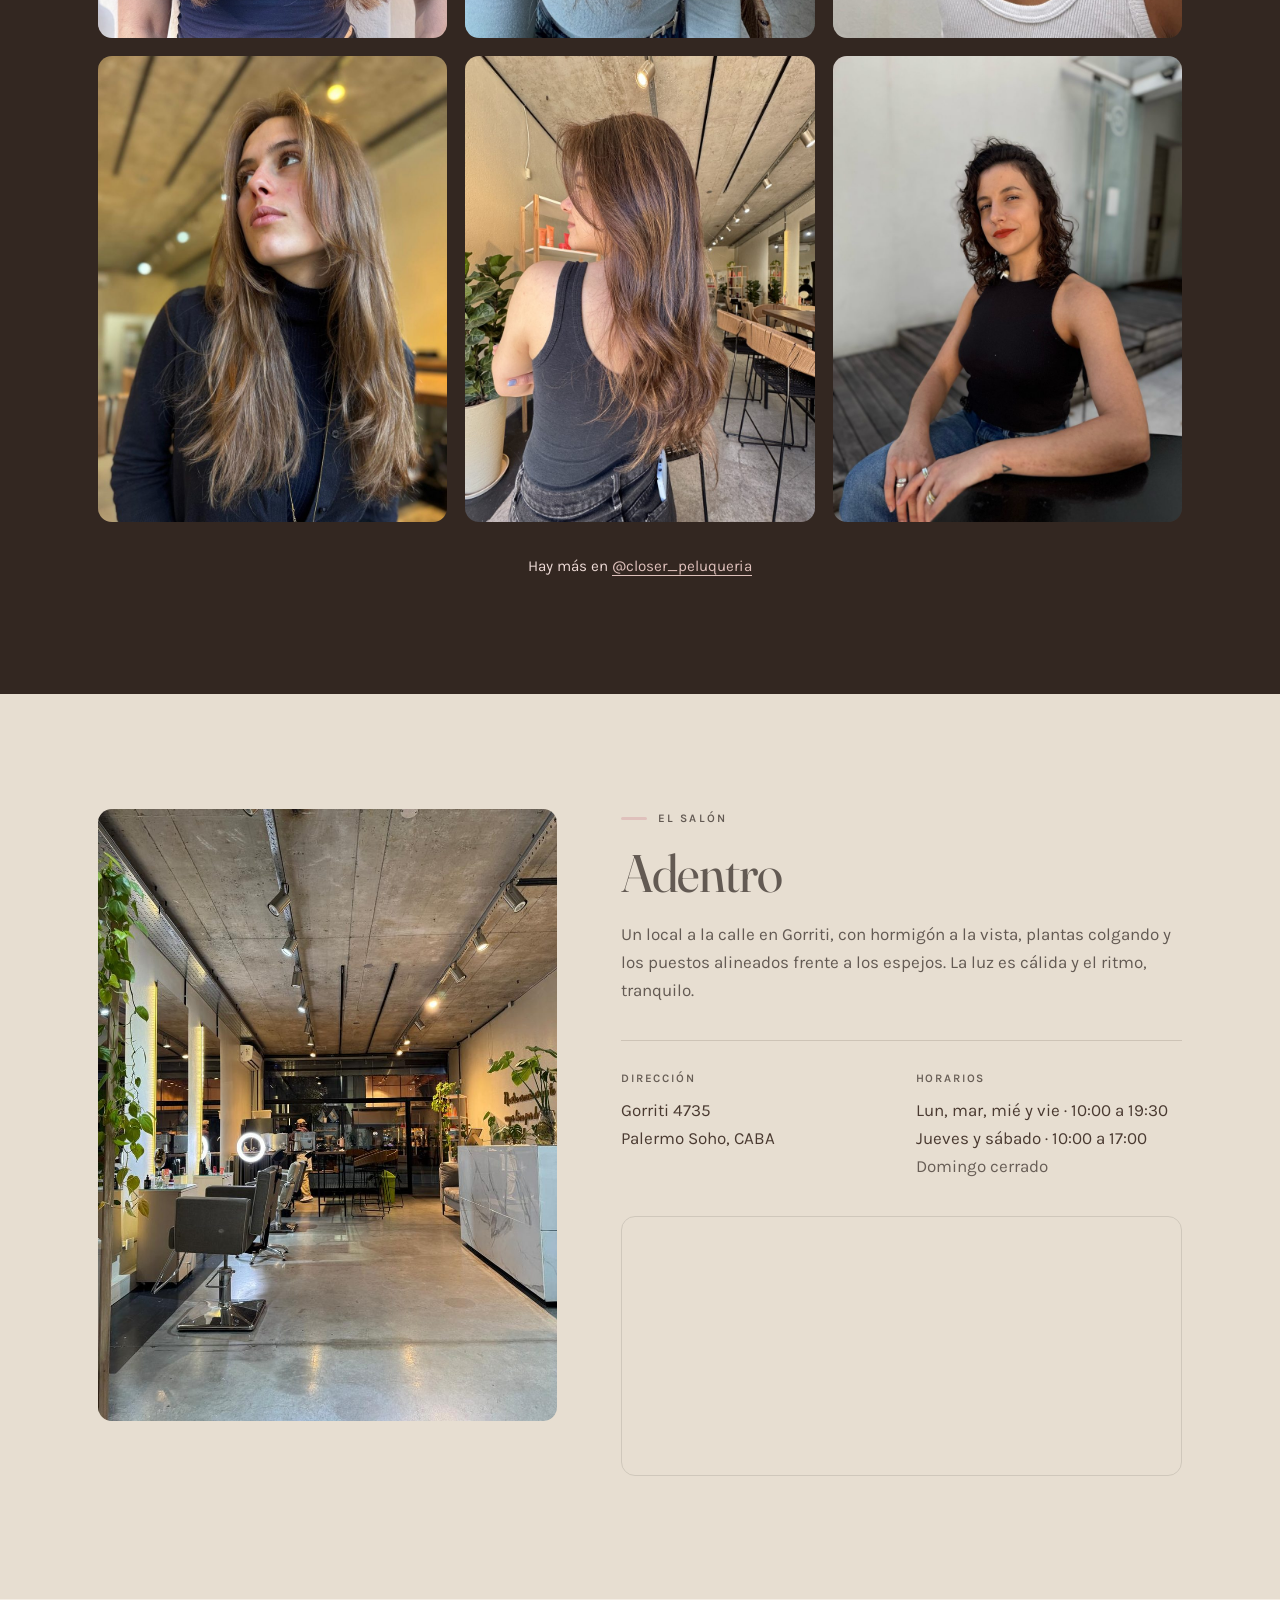
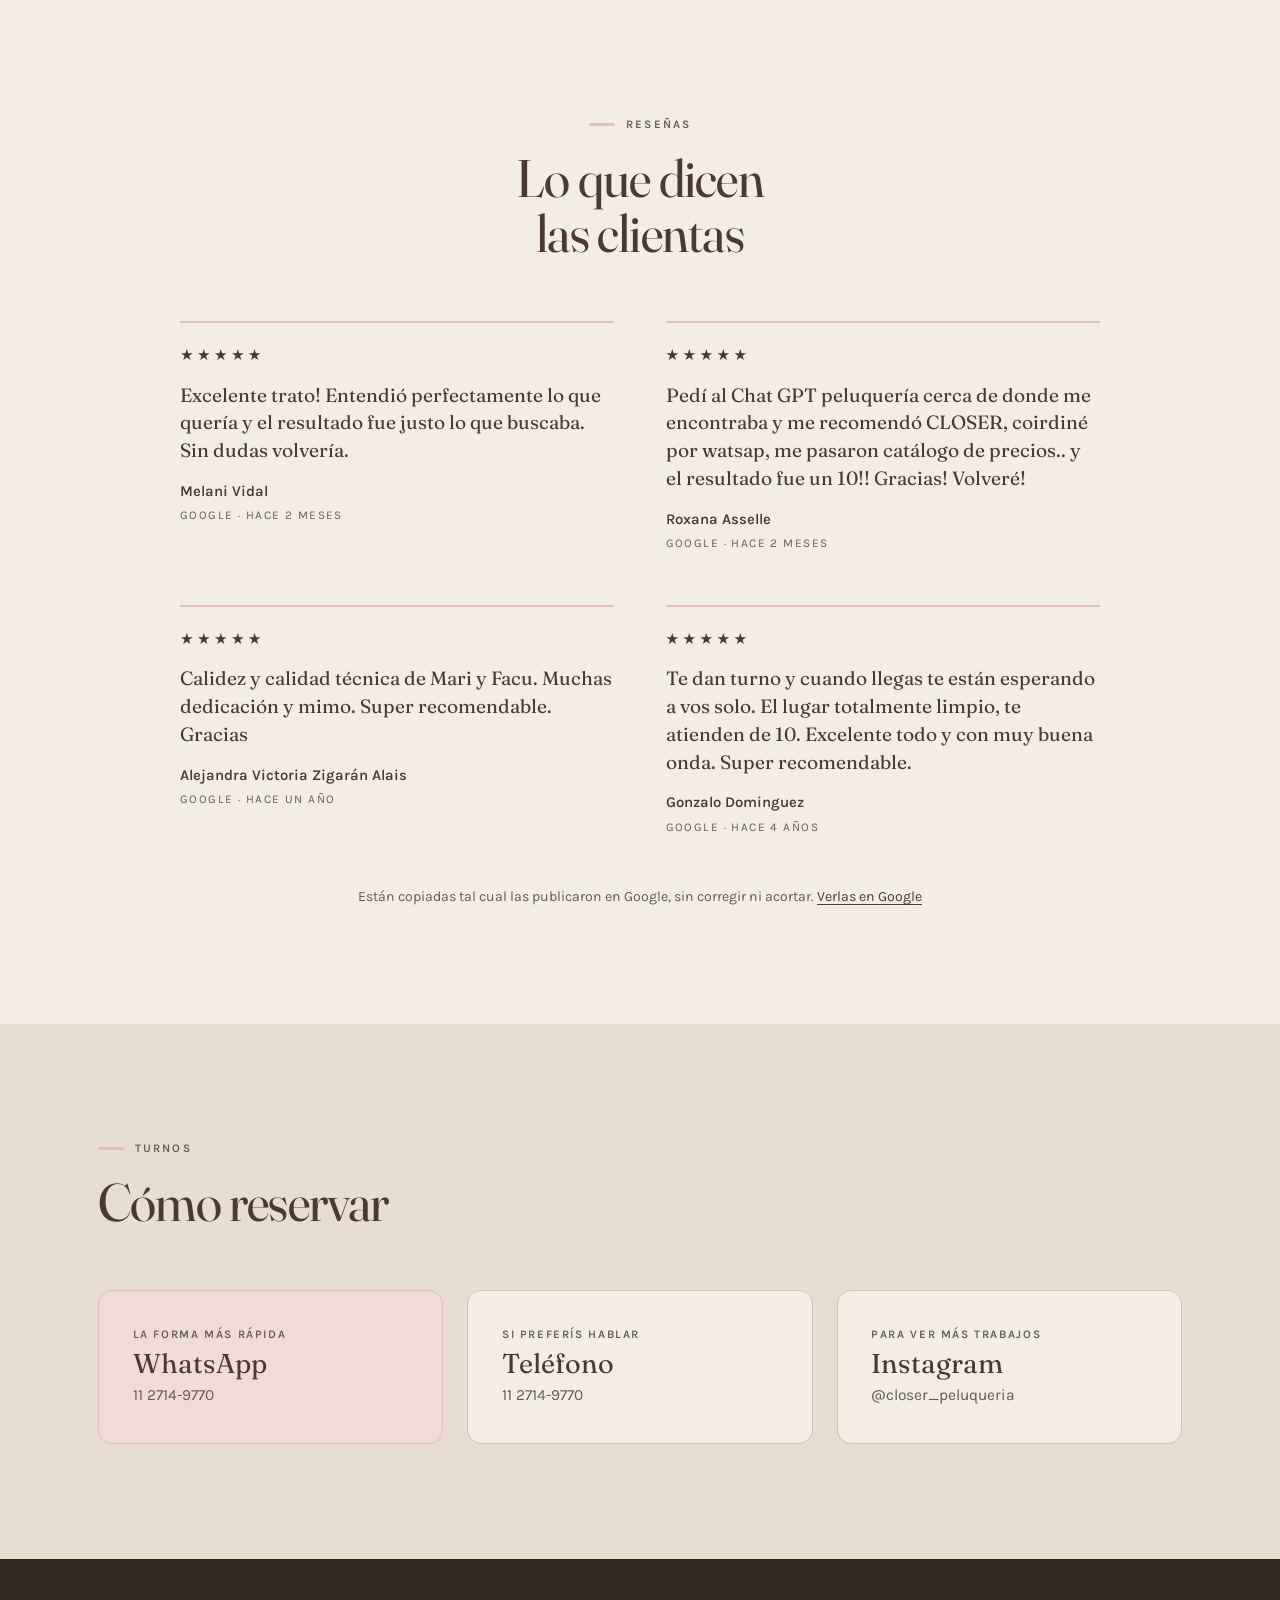
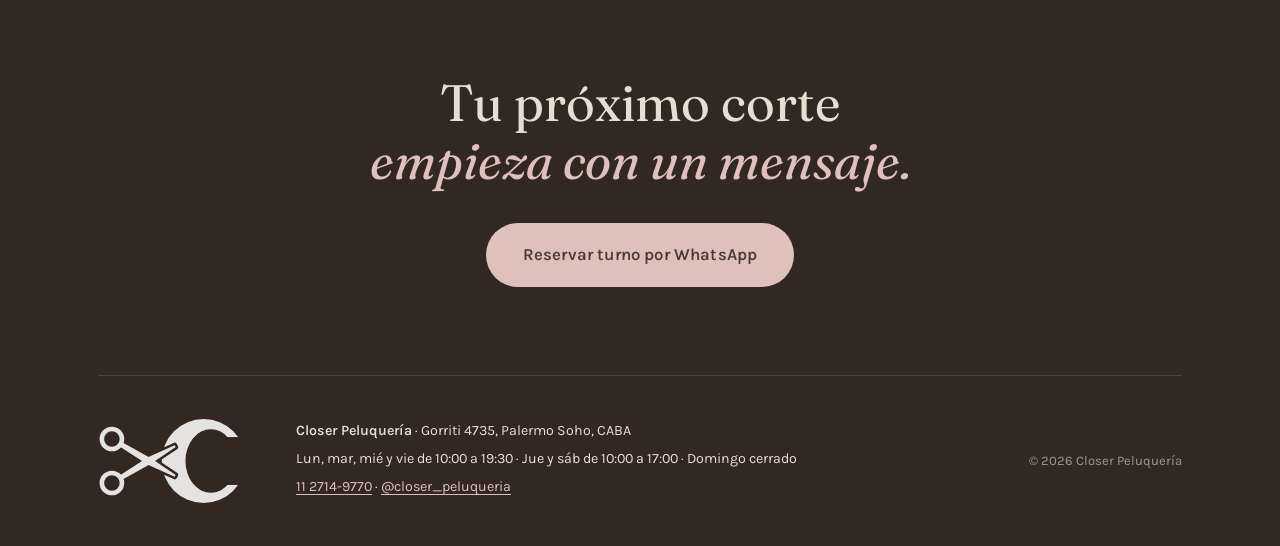
==== commit 2b02816b: "Publica las cuatro reseñas reales de Google y saca la foto de la carta Las reseñas están copiadas pa" ====
--- a/closer/index.html
+++ b/closer/index.html
@@ -294,11 +294,6 @@
             Si tenés dudas con alguno, escribinos y te lo pasamos antes de
             reservar.
           </p>
-
-          <figure class="carta__foto">
-            <img src="assets/img/servicios.jpg" width="900" height="1200" loading="lazy"
-                 alt="Iluminación cálida sobre pelo largo, vista de espaldas en el salón de Closer">
-          </figure>
         </div>
 
       </div>
@@ -410,10 +405,10 @@
 
 
   <!-- ============================================================
-       RESEÑAS — la sección queda armada pero vacía a propósito.
-       Closer todavía no tiene reseñas publicadas y no se inventan.
-       Cuando lleguen las reales, se reemplaza el bloque .resenas__vacio
-       por una lista de <blockquote> y listo.
+       RESEÑAS — reales, copiadas de Google palabra por palabra. Los errores
+       de tipeo son de quien las escribió y se dejan como están: la sección
+       dice que van sin retoques, y retocarlas sería mentir.
+       Para agregar una, se copia un <li class="resena"> entero.
        ============================================================ -->
   <section class="seccion seccion--crema" id="resenas">
     <div class="ancho">
@@ -422,14 +417,63 @@
         <h2 class="h2">Lo que dicen las clientas</h2>
       </div>
 
-      <div class="resenas__vacio">
-        <p class="resenas__t">Espacio reservado para reseñas reales de clientas.</p>
-        <p class="resenas__d">
-          Todavía no publicamos ninguna. Cuando las haya van a ir textuales,
-          con nombre y sin retoques: es lo mínimo que pide una marca que se
-          define por la autenticidad.
-        </p>
-      </div>
+      <ul class="resenas">
+        <li class="resena">
+          <p class="resena__estrellas" aria-label="5 de 5 estrellas">
+            <span aria-hidden="true">★★★★★</span>
+          </p>
+          <blockquote class="resena__cita">
+            <p>Excelente trato! Entendió perfectamente lo que quería y el resultado fue justo lo que buscaba. Sin dudas volvería.</p>
+          </blockquote>
+          <footer class="resena__pie">
+            <cite class="resena__quien">Melani Vidal</cite>
+            <span class="resena__cuando">Google · hace 2 meses</span>
+          </footer>
+        </li>
+        <li class="resena">
+          <p class="resena__estrellas" aria-label="5 de 5 estrellas">
+            <span aria-hidden="true">★★★★★</span>
+          </p>
+          <blockquote class="resena__cita">
+            <p>Pedí al Chat GPT peluquería cerca de donde me encontraba y me recomendó CLOSER, coirdiné por watsap, me pasaron catálogo de precios.. y el resultado fue un 10!! Gracias! Volveré!</p>
+          </blockquote>
+          <footer class="resena__pie">
+            <cite class="resena__quien">Roxana Asselle</cite>
+            <span class="resena__cuando">Google · hace 2 meses</span>
+          </footer>
+        </li>
+        <li class="resena">
+          <p class="resena__estrellas" aria-label="5 de 5 estrellas">
+            <span aria-hidden="true">★★★★★</span>
+          </p>
+          <blockquote class="resena__cita">
+            <p>Calidez y calidad técnica de Mari y Facu. Muchas dedicación y mimo. Super recomendable. Gracias</p>
+          </blockquote>
+          <footer class="resena__pie">
+            <cite class="resena__quien">Alejandra Victoria Zigarán Alais</cite>
+            <span class="resena__cuando">Google · hace un año</span>
+          </footer>
+        </li>
+        <li class="resena">
+          <p class="resena__estrellas" aria-label="5 de 5 estrellas">
+            <span aria-hidden="true">★★★★★</span>
+          </p>
+          <blockquote class="resena__cita">
+            <p>Te dan turno y cuando llegas te están esperando a vos solo. El lugar totalmente limpio, te atienden de 10. Excelente todo y con muy buena onda. Super recomendable.</p>
+          </blockquote>
+          <footer class="resena__pie">
+            <cite class="resena__quien">Gonzalo Dominguez</cite>
+            <span class="resena__cuando">Google · hace 4 años</span>
+          </footer>
+        </li>
+      </ul>
+
+      <p class="resenas__nota">
+        Están copiadas tal cual las publicaron en Google, sin corregir ni
+        acortar.
+        <a href="https://www.google.com/maps/search/?api=1&amp;query=Closer+Peluquer%C3%ADa+Gorriti+4735+Palermo"
+           target="_blank" rel="noopener">Verlas en Google</a>
+      </p>
     </div>
   </section>
 
--- a/closer/assets/styles.css
+++ b/closer/assets/styles.css
@@ -376,13 +376,6 @@
 }
 .carta__nota--chica{ margin-top: .7rem; color: var(--gris-tenue); }
 
-/* Cierra la columna derecha, que termina antes que la izquierda y dejaba
-   un hueco. Es la única foto de esta sección: la carta se lee, no se mira. */
-.carta__foto{
-  margin: 2.5rem 0 0; overflow: hidden; border-radius: var(--borde);
-}
-.carta__foto img{ width: 100%; aspect-ratio: 4 / 3; object-fit: cover; object-position: center 30%; }
-
 /* ============================================================
    GALERÍA
    ============================================================ */
@@ -451,22 +444,63 @@
 }
 
 /* ============================================================
-   RESEÑAS — armada y vacía. No se inventan testimonios.
-   ============================================================ */
-.resenas__vacio{
-  max-width: 52ch; margin-inline: auto; text-align: center;
-  padding: clamp(2.25rem, 5vw, 3.25rem);
-  border: 1px dashed var(--linea);
-  border-radius: var(--borde);
-  background: color-mix(in srgb, var(--rosa-tenue) 26%, transparent);
-}
-.resenas__t{
+   RESEÑAS — reales, de Google. Usan la misma barrita rosa que los
+   valores: es la franja de luz del espejo, que marca toda la página.
+   ============================================================ */
+/* Dos columnas fijas: con auto-fit entran tres y la cuarta reseña queda
+   suelta abajo. El ancho tope mantiene la medida de lectura corta. */
+.resenas{
+  display: grid;
+  grid-template-columns: repeat(2, minmax(0, 1fr));
+  gap: clamp(2rem, 4vw, 3.25rem);
+  max-width: 920px;
+  margin-inline: auto;
+  align-items: start;
+}
+@media (max-width: 700px){
+  .resenas{ grid-template-columns: 1fr; }
+}
+
+.resena{
+  display: grid; gap: .85rem;
+  padding-top: 1.25rem;
+  border-top: 2px solid var(--rosa);
+}
+
+.resena__estrellas{
+  margin: 0;
+  font-size: .95rem; letter-spacing: .22em;
+  color: var(--cacao);
+}
+
+.resena__cita{ margin: 0; }
+.resena__cita p{
   font-family: var(--display);
-  font-size: clamp(1.2rem, 2.2vw, 1.5rem);
-  line-height: 1.35;
-  margin-bottom: .85rem;
-}
-.resenas__d{ color: var(--gris); font-size: .97rem; margin: 0; }
+  font-size: clamp(1.08rem, 1.5vw, 1.22rem);
+  line-height: 1.45;
+  margin: 0;
+}
+
+.resena__pie{ display: grid; gap: .18rem; }
+
+.resena__quien{
+  font-style: normal;           /* <cite> viene en itálica por defecto */
+  font-weight: 600;
+  font-size: .93rem;
+}
+.resena__cuando{
+  font-size: .74rem;
+  letter-spacing: .12em; text-transform: uppercase;
+  color: var(--gris-tenue);
+}
+
+.resenas__nota{
+  margin-top: clamp(2.25rem, 4vw, 3rem);
+  text-align: center;
+  font-size: .88rem;
+  color: var(--gris);
+}
+.resenas__nota a{ color: var(--cacao); text-underline-offset: 3px; }
 
 /* ============================================================
    TURNOS
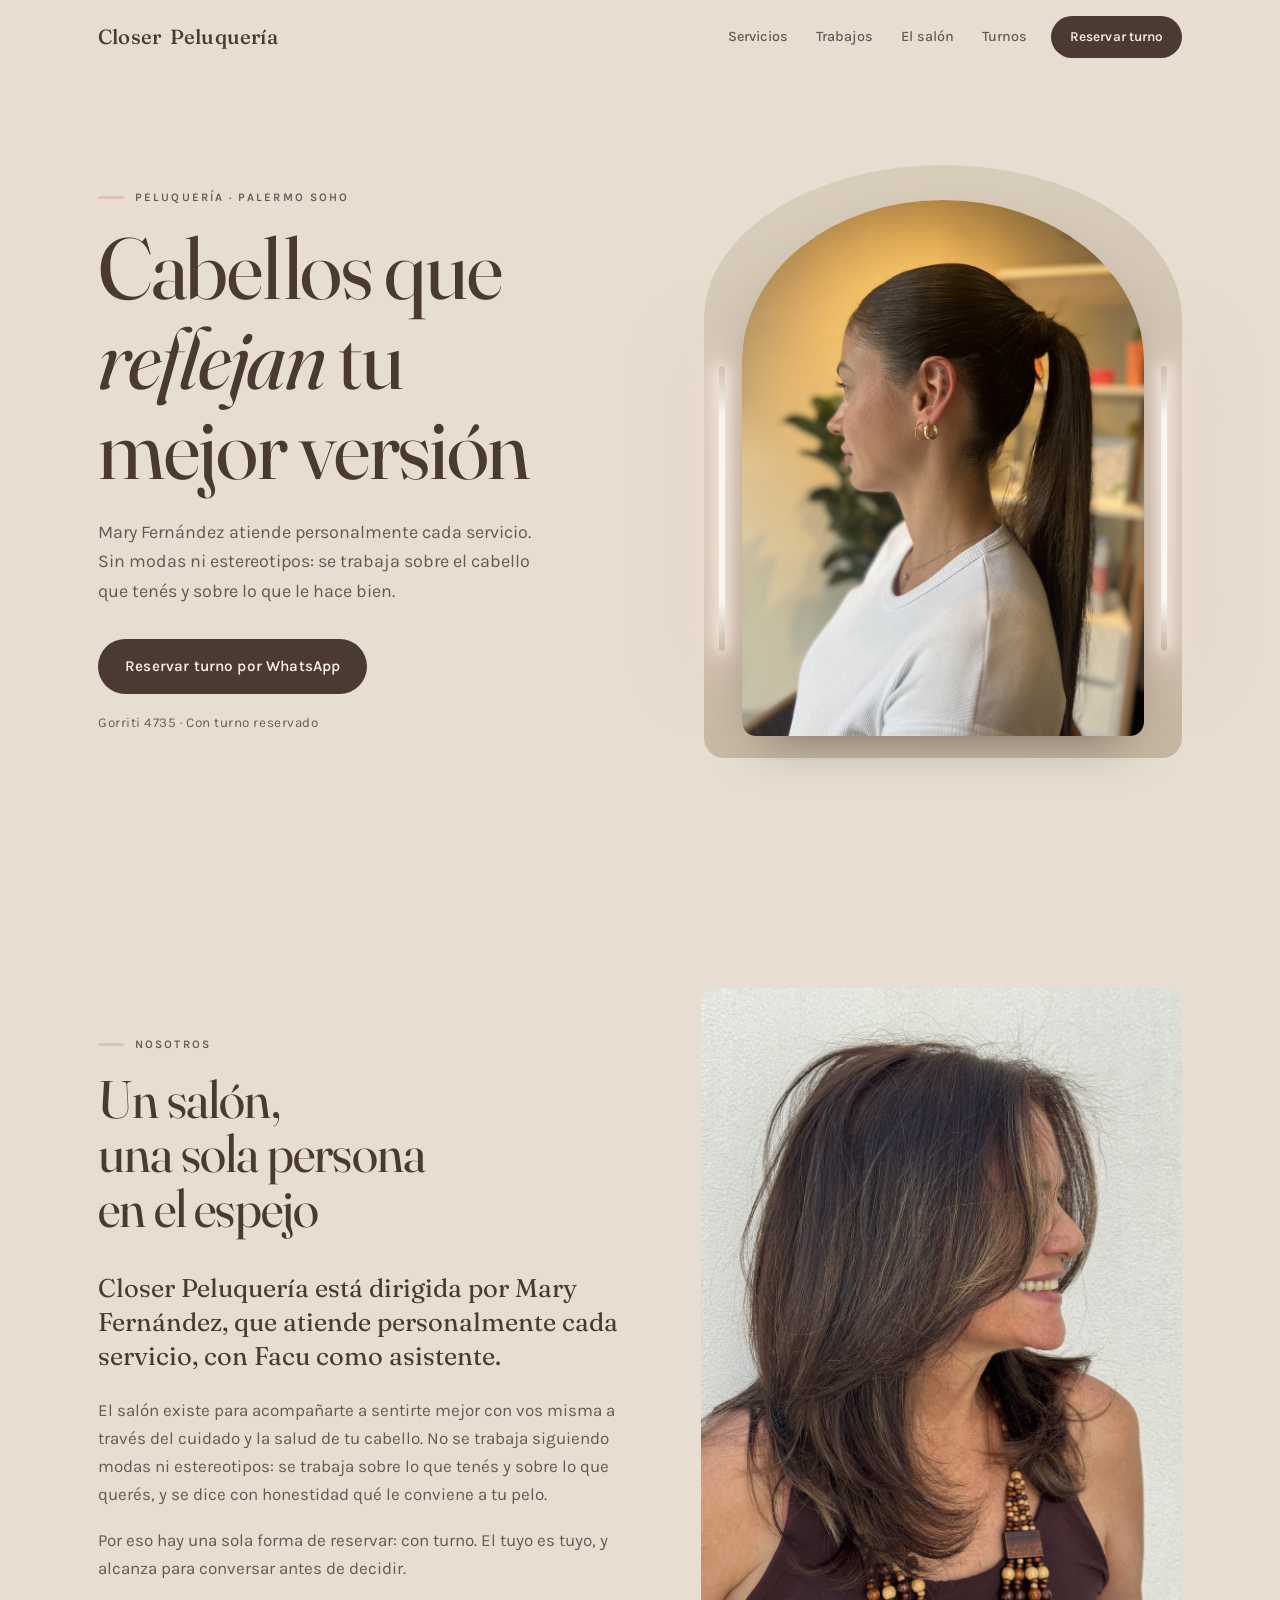
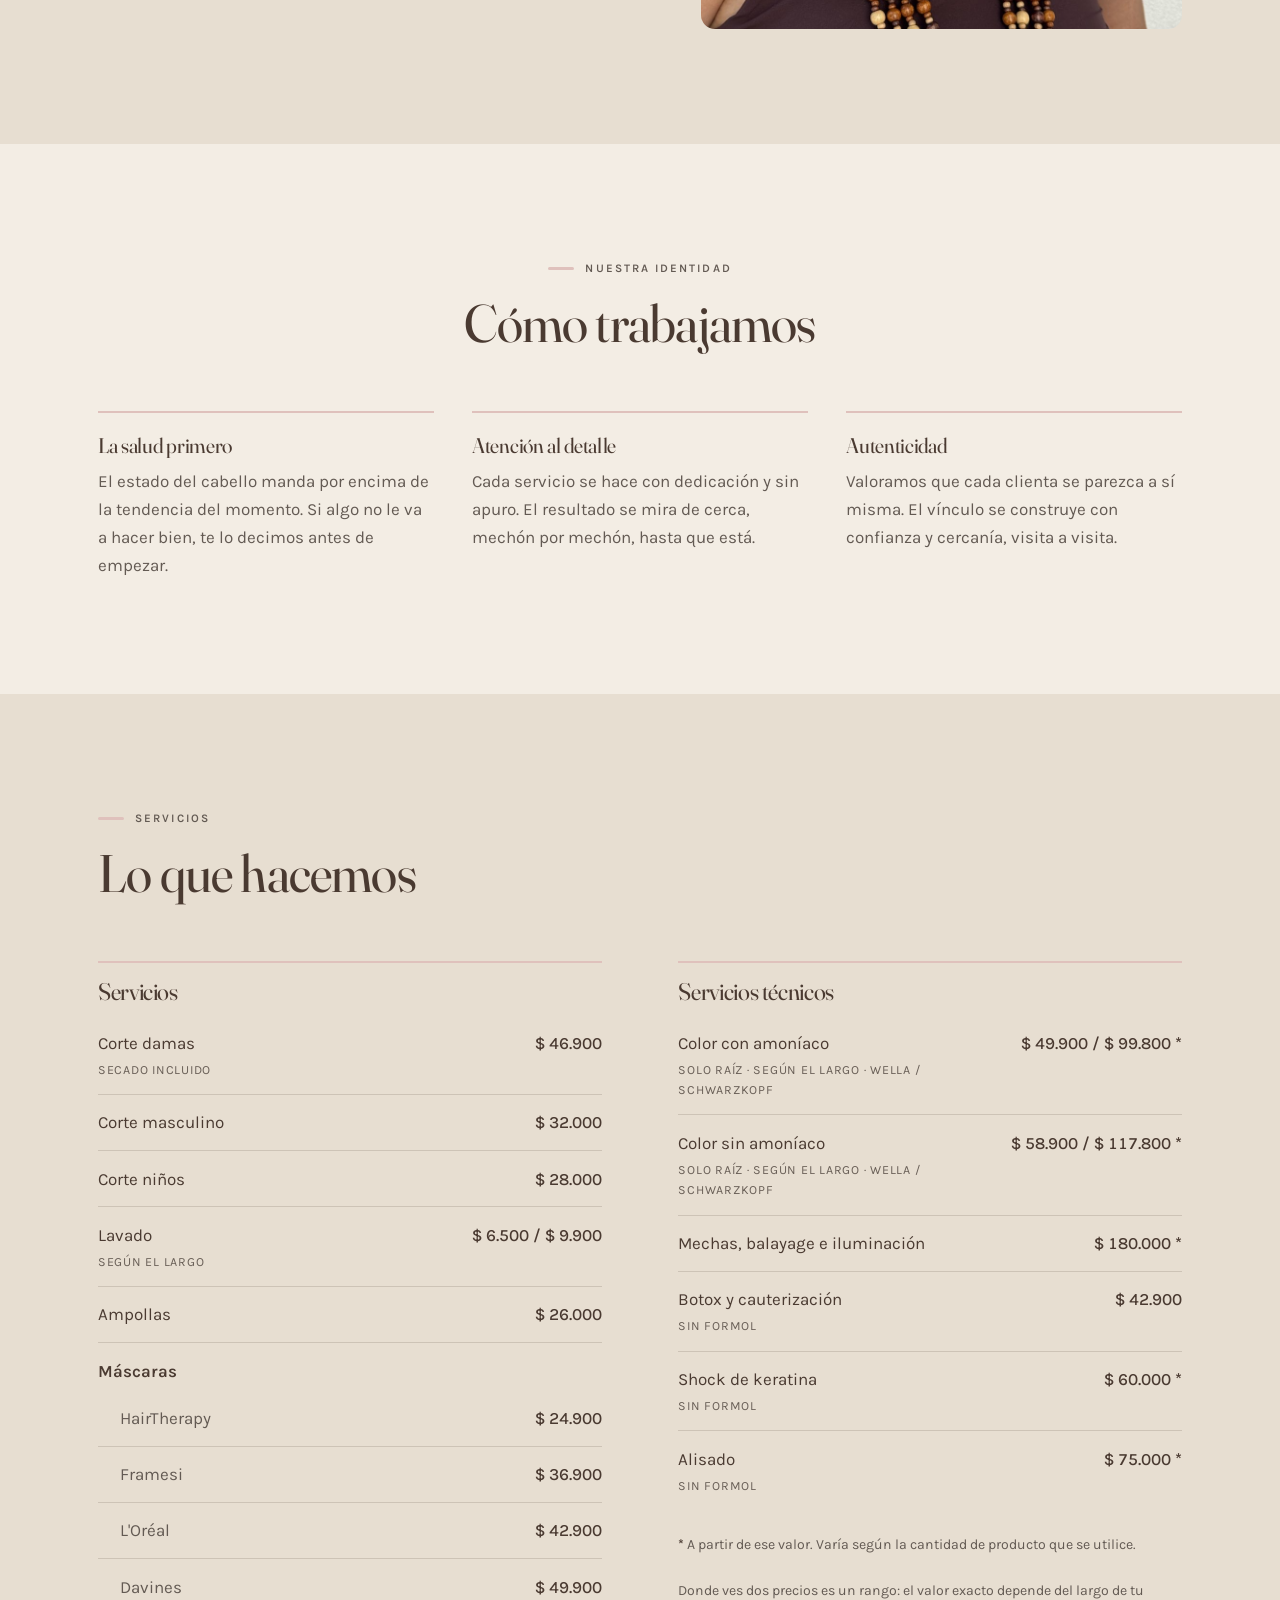
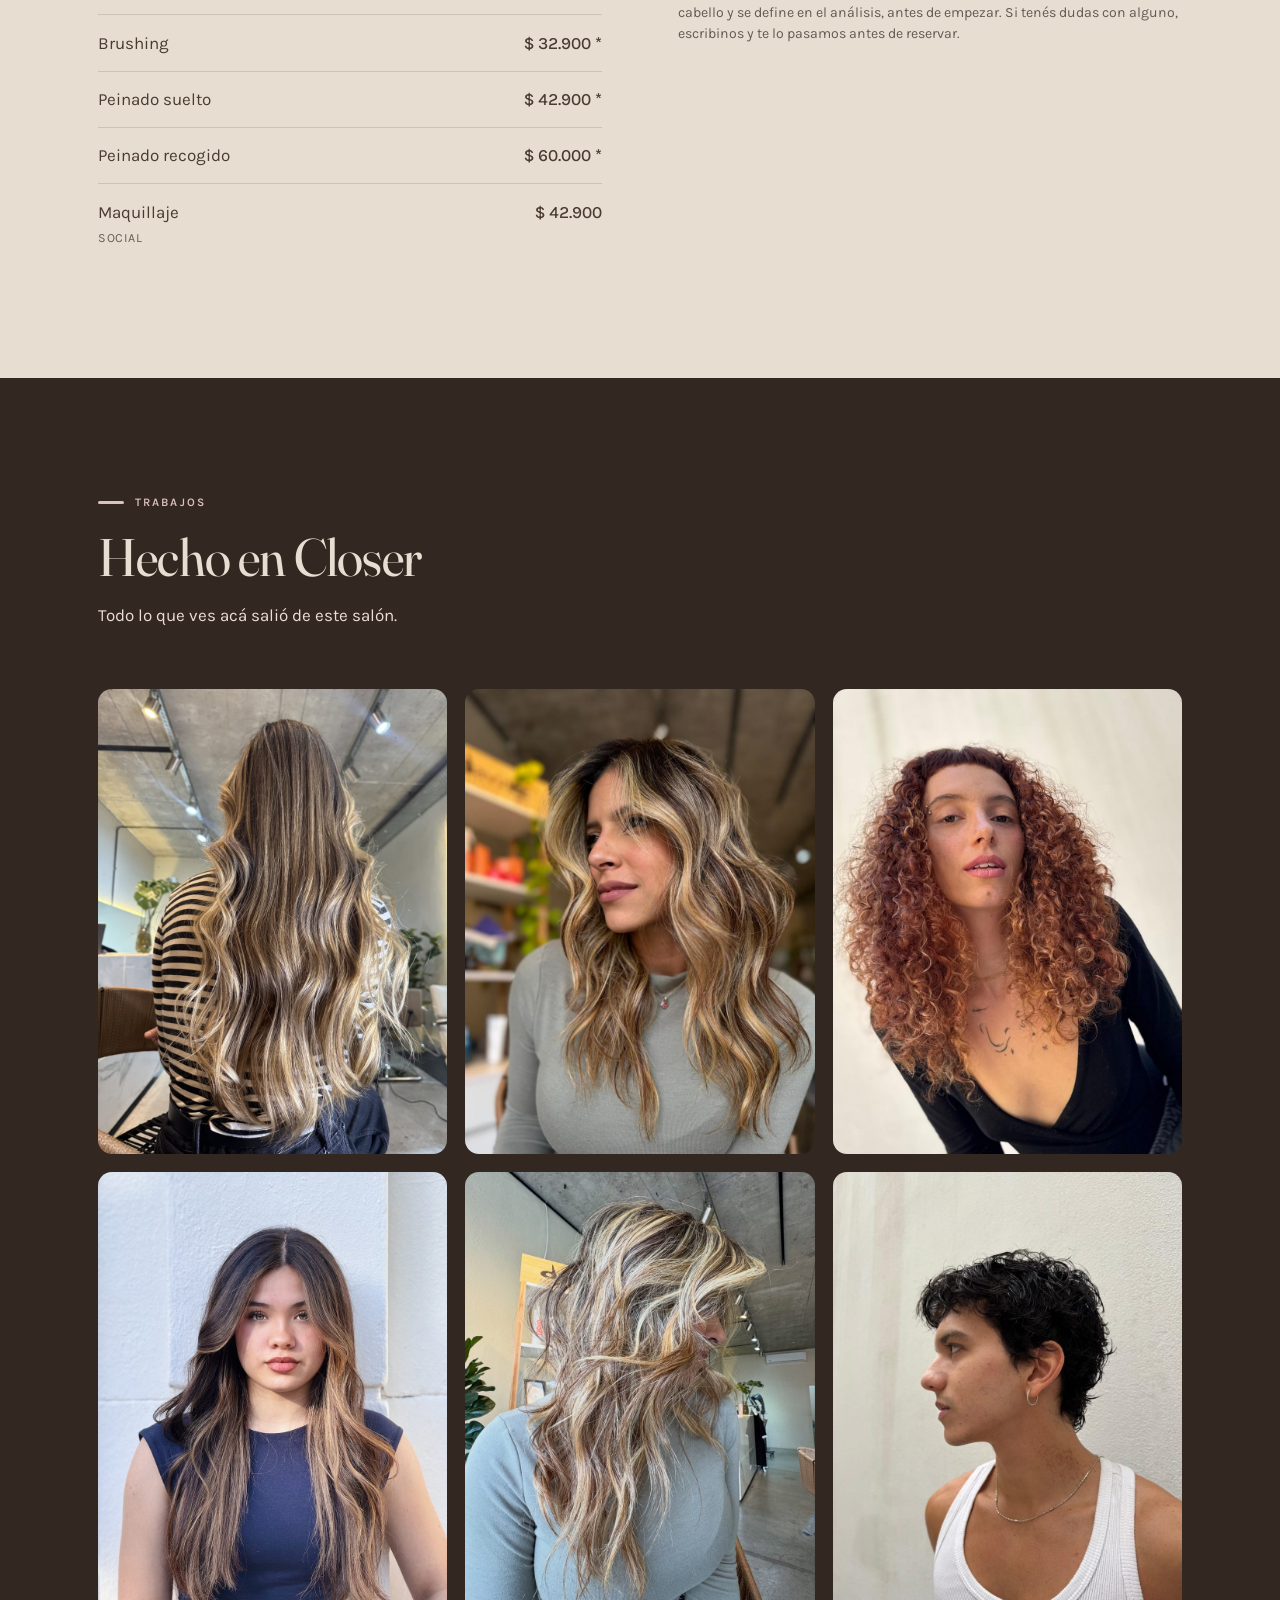
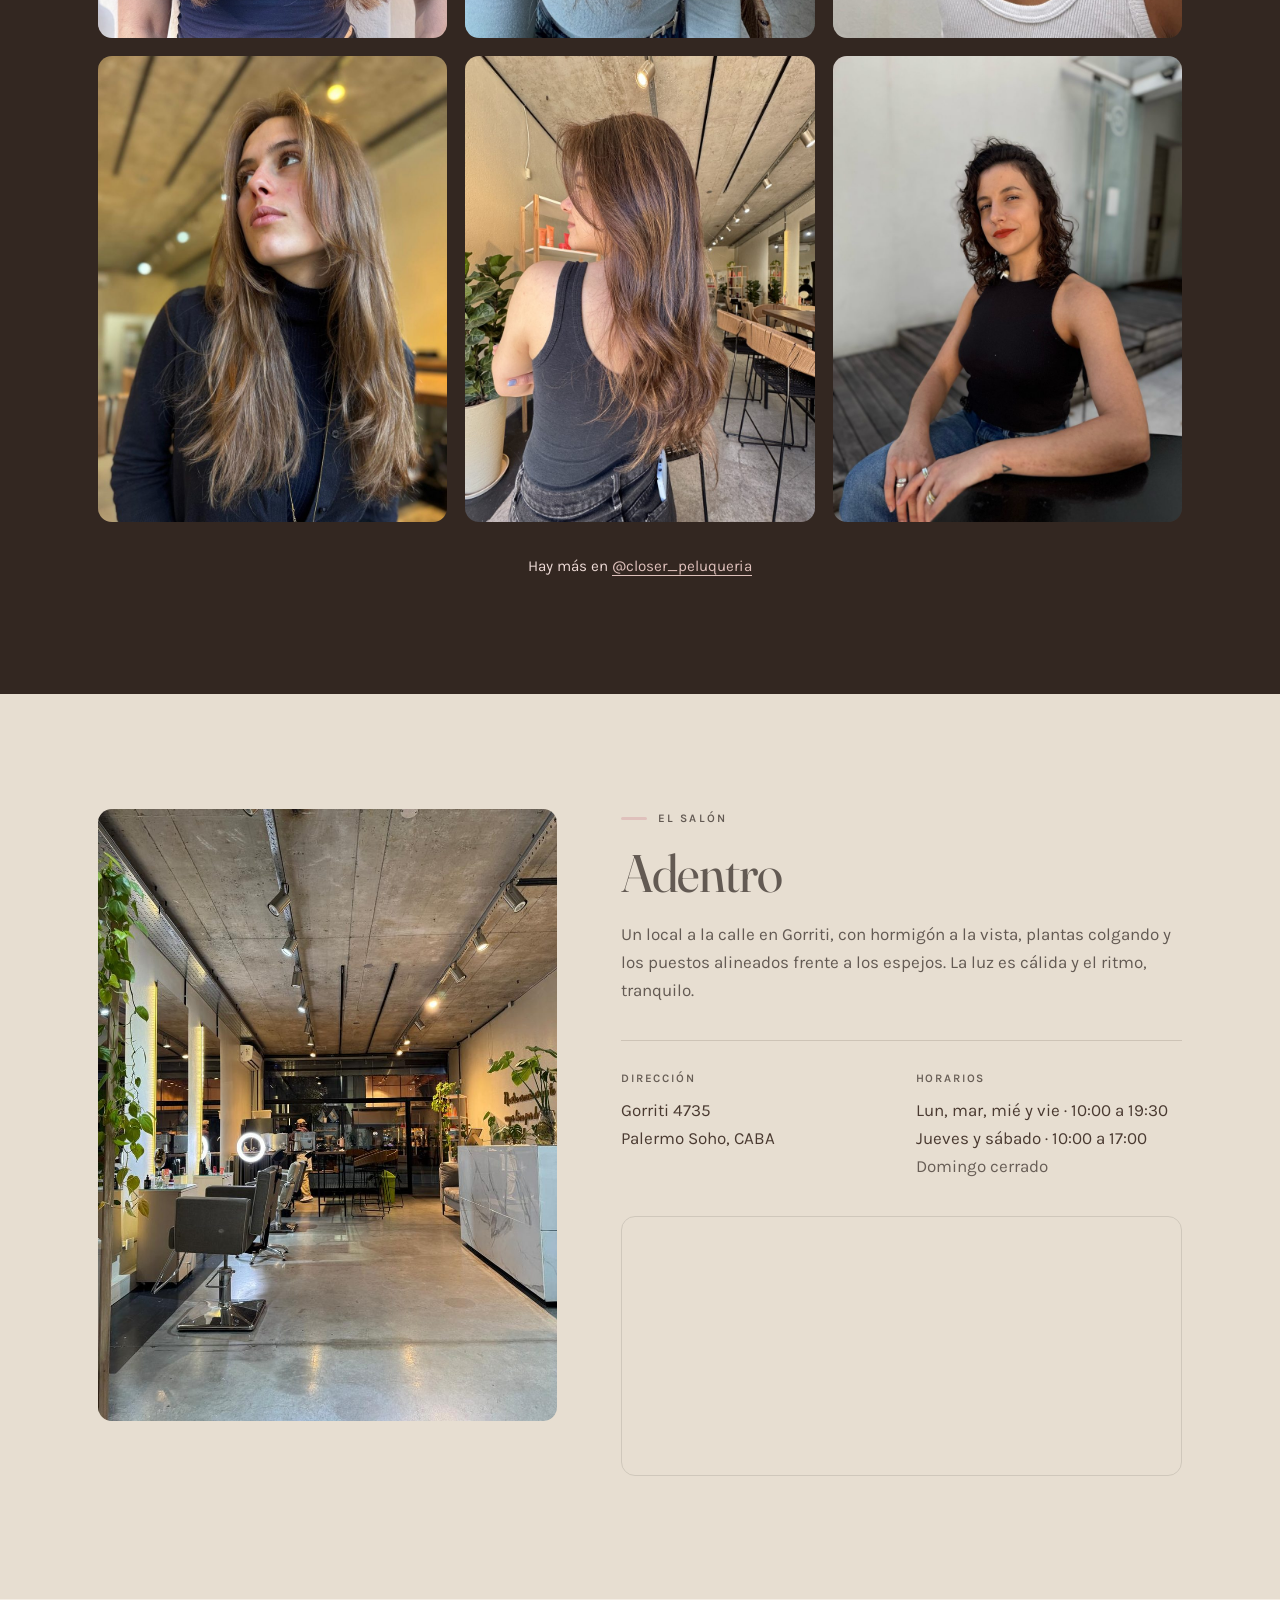
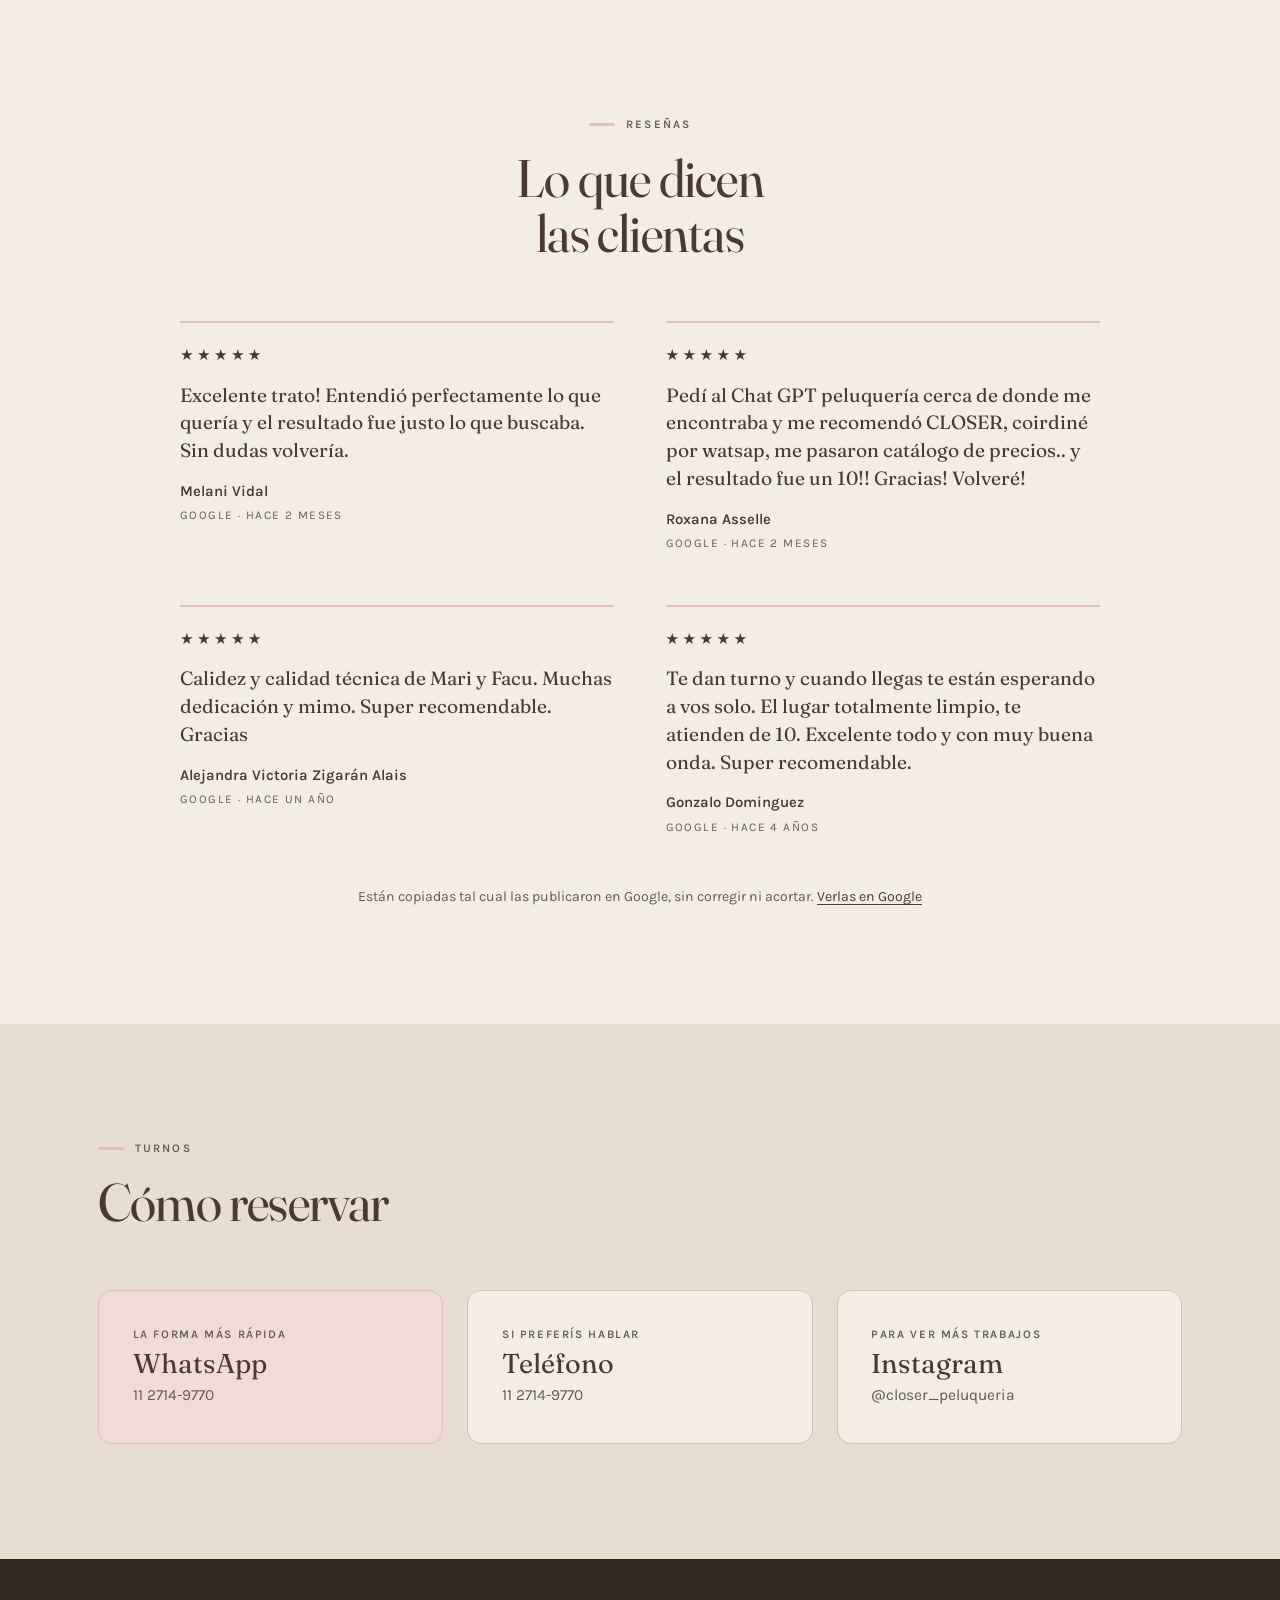
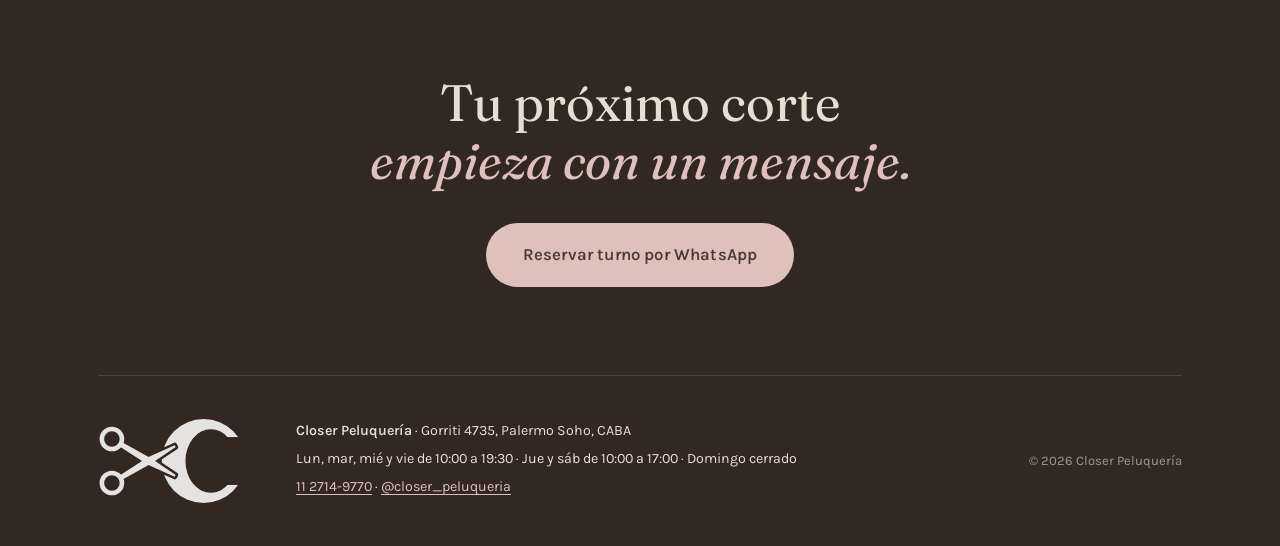
==== commit 7b727b90: "Nombra a Facu como asistente en la sección Nosotros Una reseña de Google menciona a "Mari y Facu", p" ====
--- a/closer/index.html
+++ b/closer/index.html
@@ -98,8 +98,11 @@
 
 
   <!-- ============================================================
-       NOSOTROS — storytelling breve. Todo el contenido de esta
-       sección lo confirmó el cliente; no hay nada supuesto.
+       NOSOTROS — storytelling breve. Todo el contenido de esta sección lo
+       confirmó el cliente; no hay nada supuesto. El título dice "una sola
+       persona" por quien hace el servicio, que es siempre Mary: Facu asiste,
+       no atiende. Por eso está nombrado, para que nadie llegue y se encuentre
+       con alguien que la página no mencionó.
        ============================================================ -->
   <section class="seccion nosotros" id="nosotros">
     <div class="ancho nosotros__in">
@@ -112,7 +115,7 @@
         <div class="nosotros__txt">
           <p class="destacado">
             Closer Peluquería está dirigida por Mary Fernández, que atiende
-            personalmente cada servicio.
+            personalmente cada servicio, con Facu como asistente.
           </p>
           <p>
             El salón existe para acompañarte a sentirte mejor con vos misma a
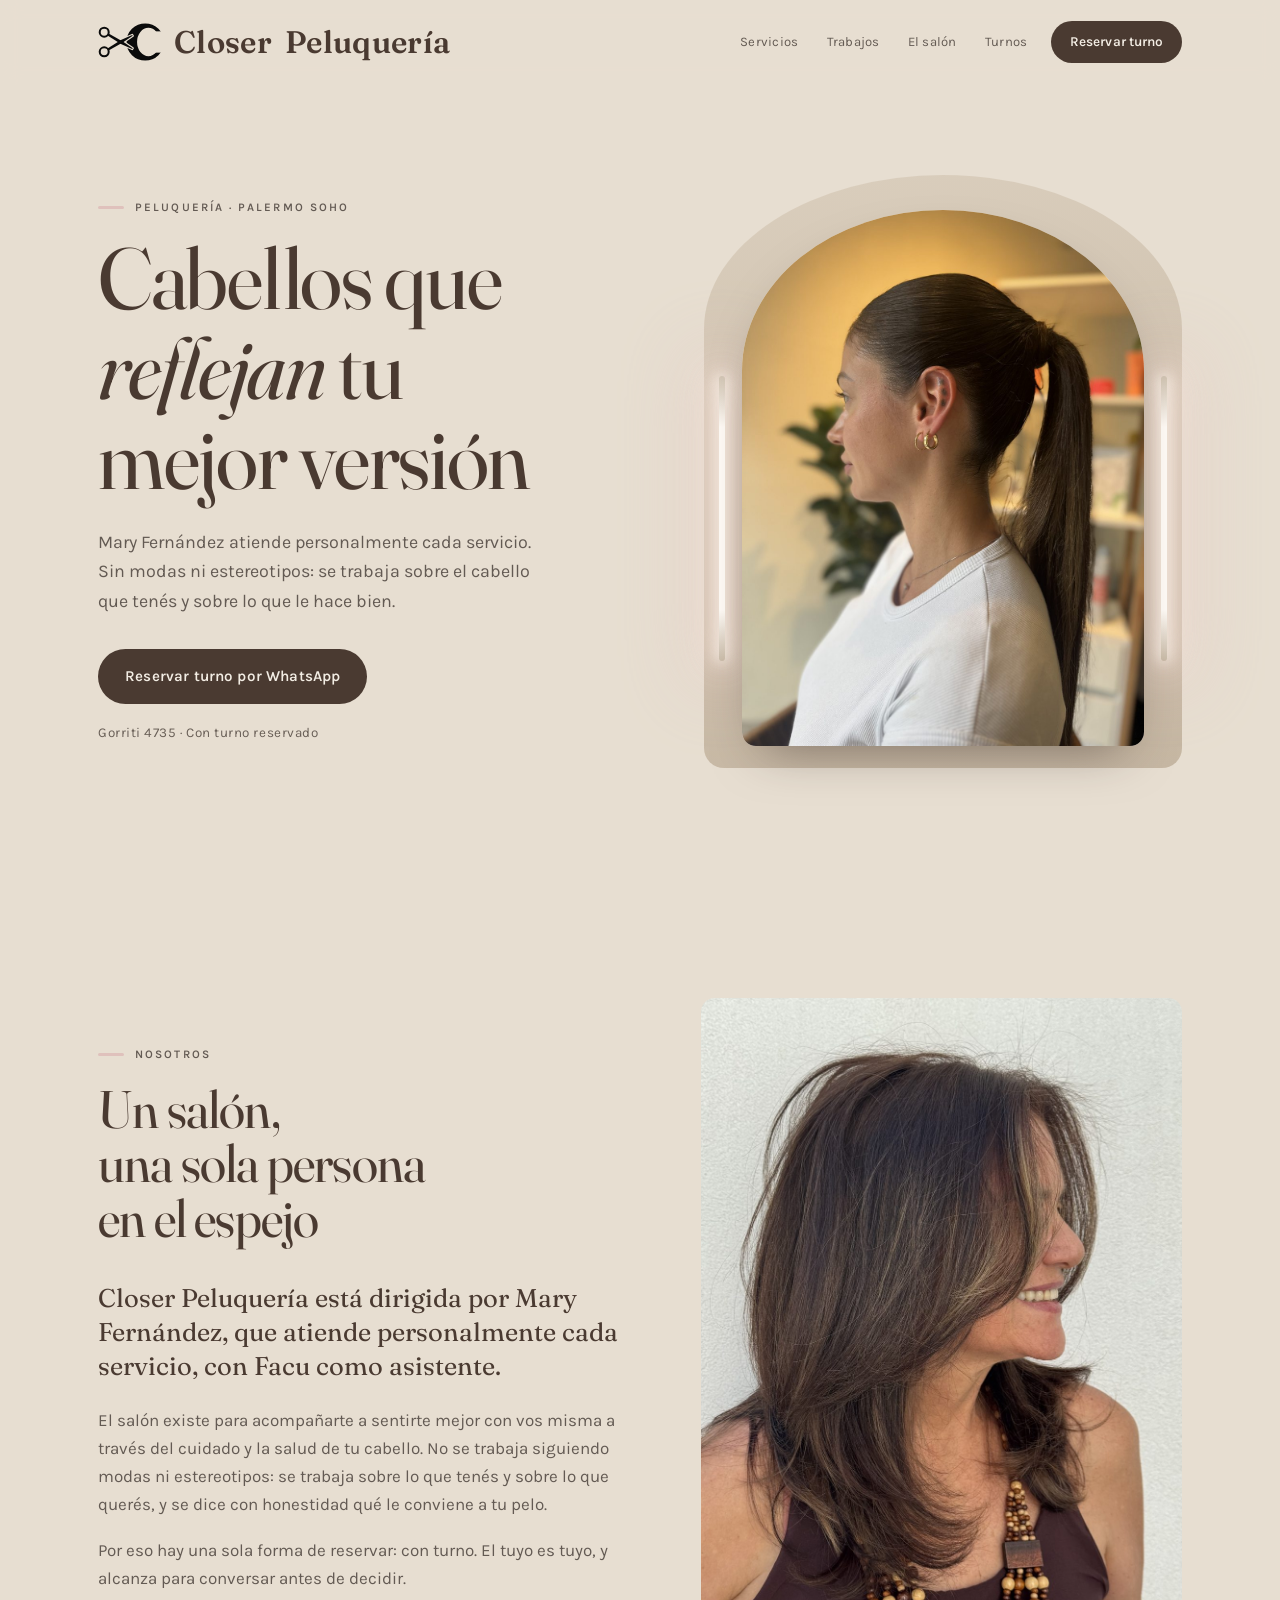
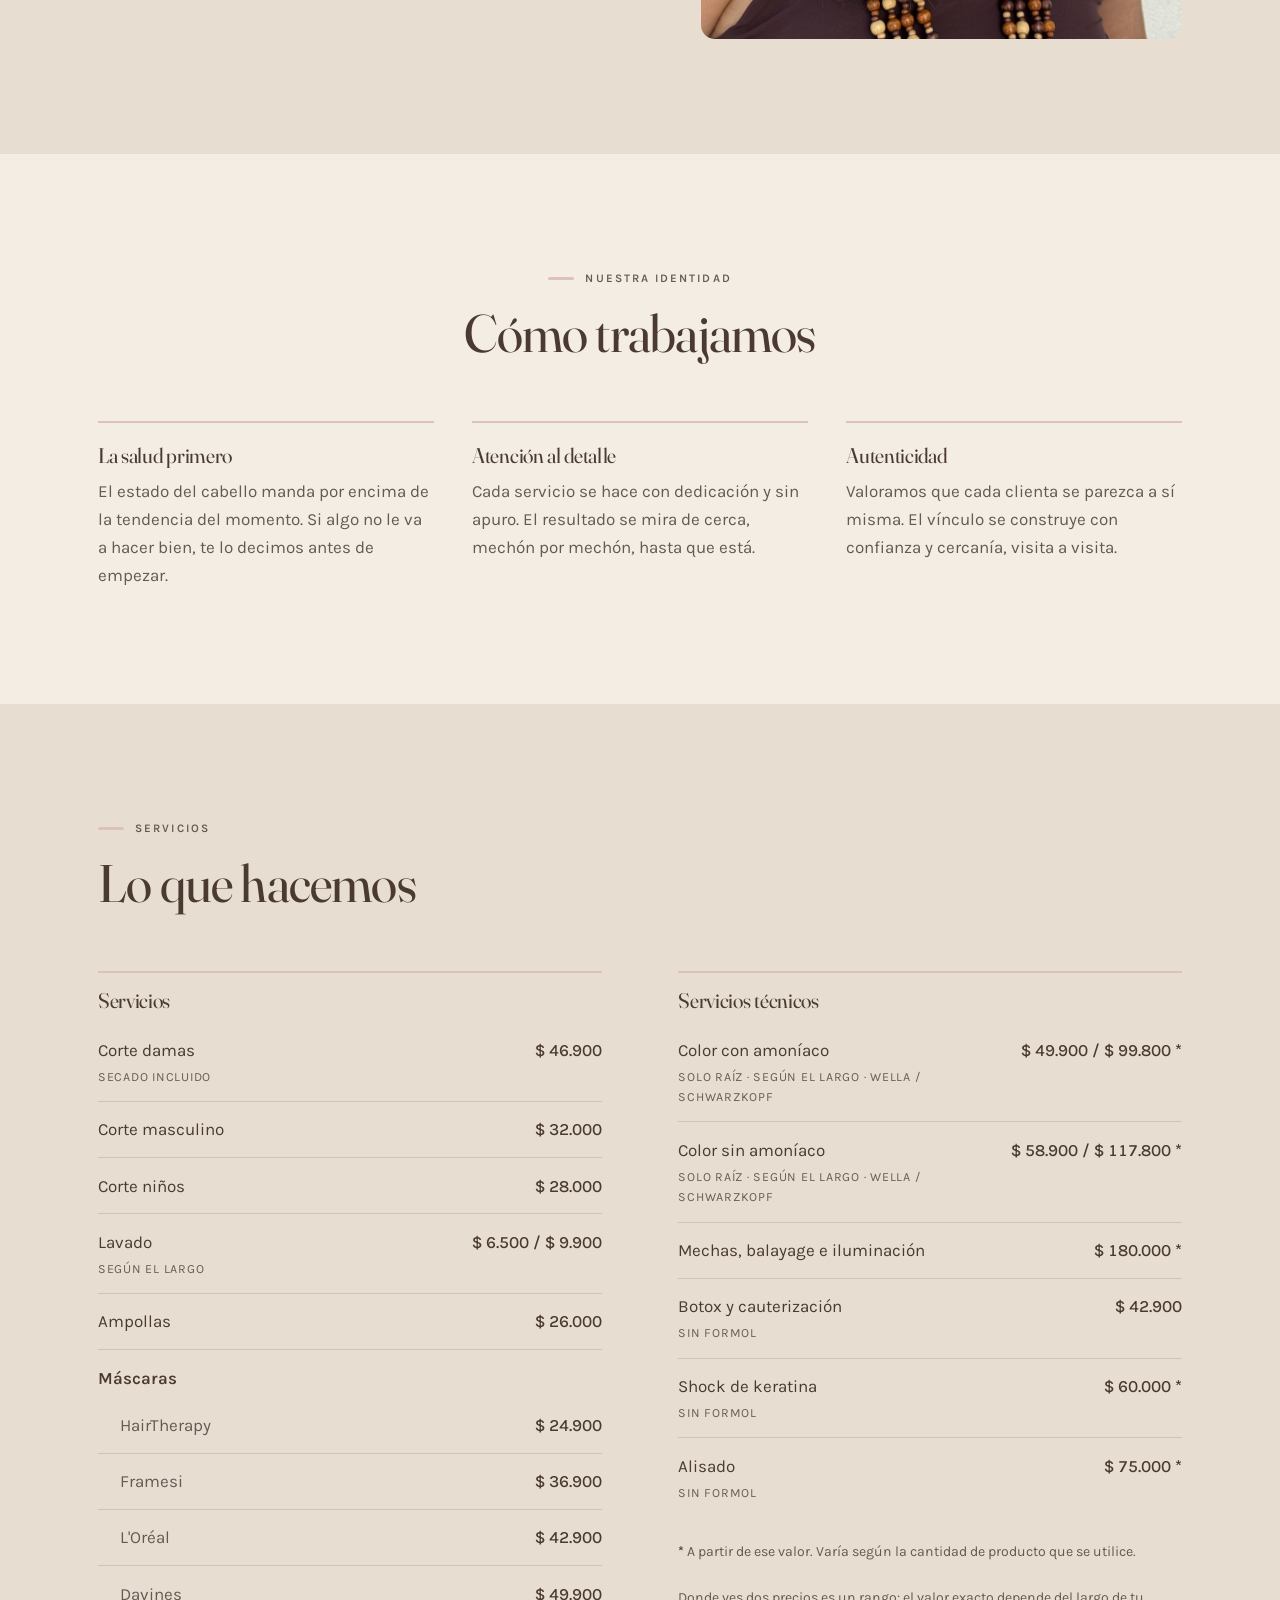
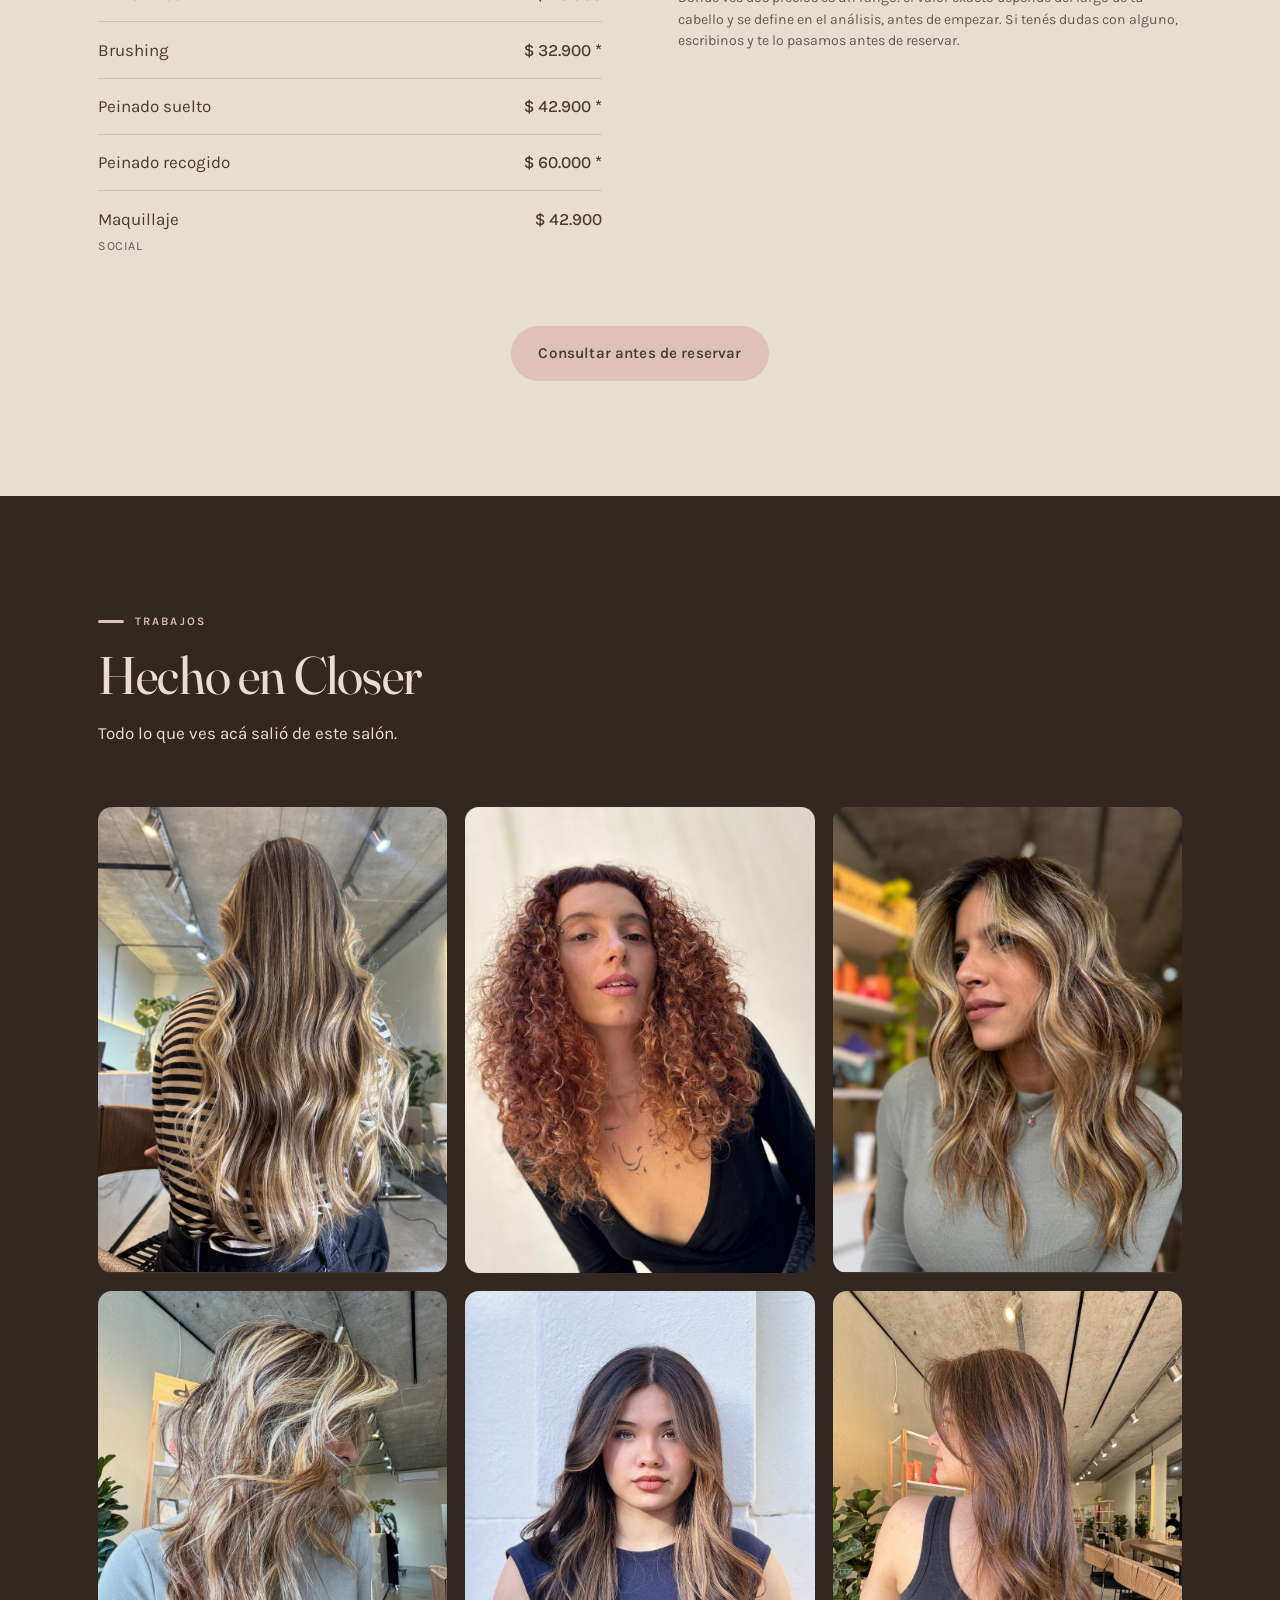
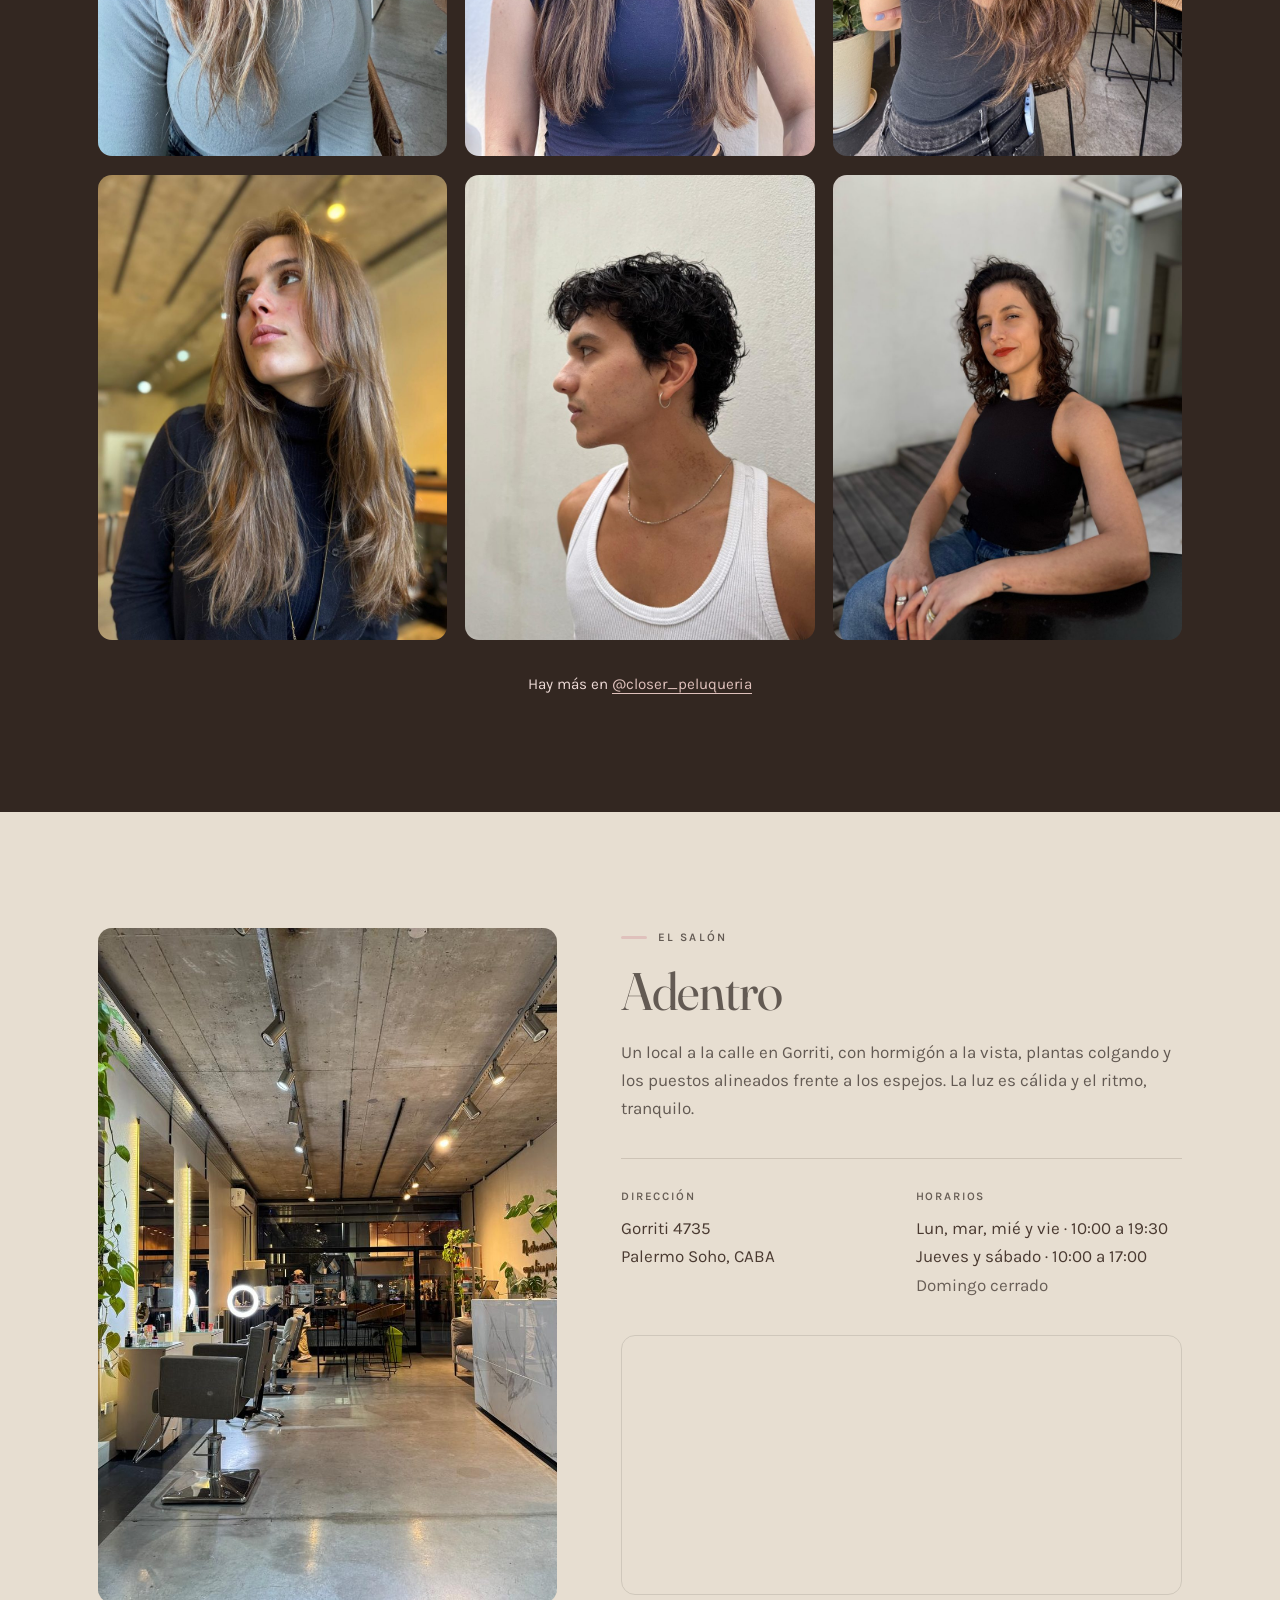
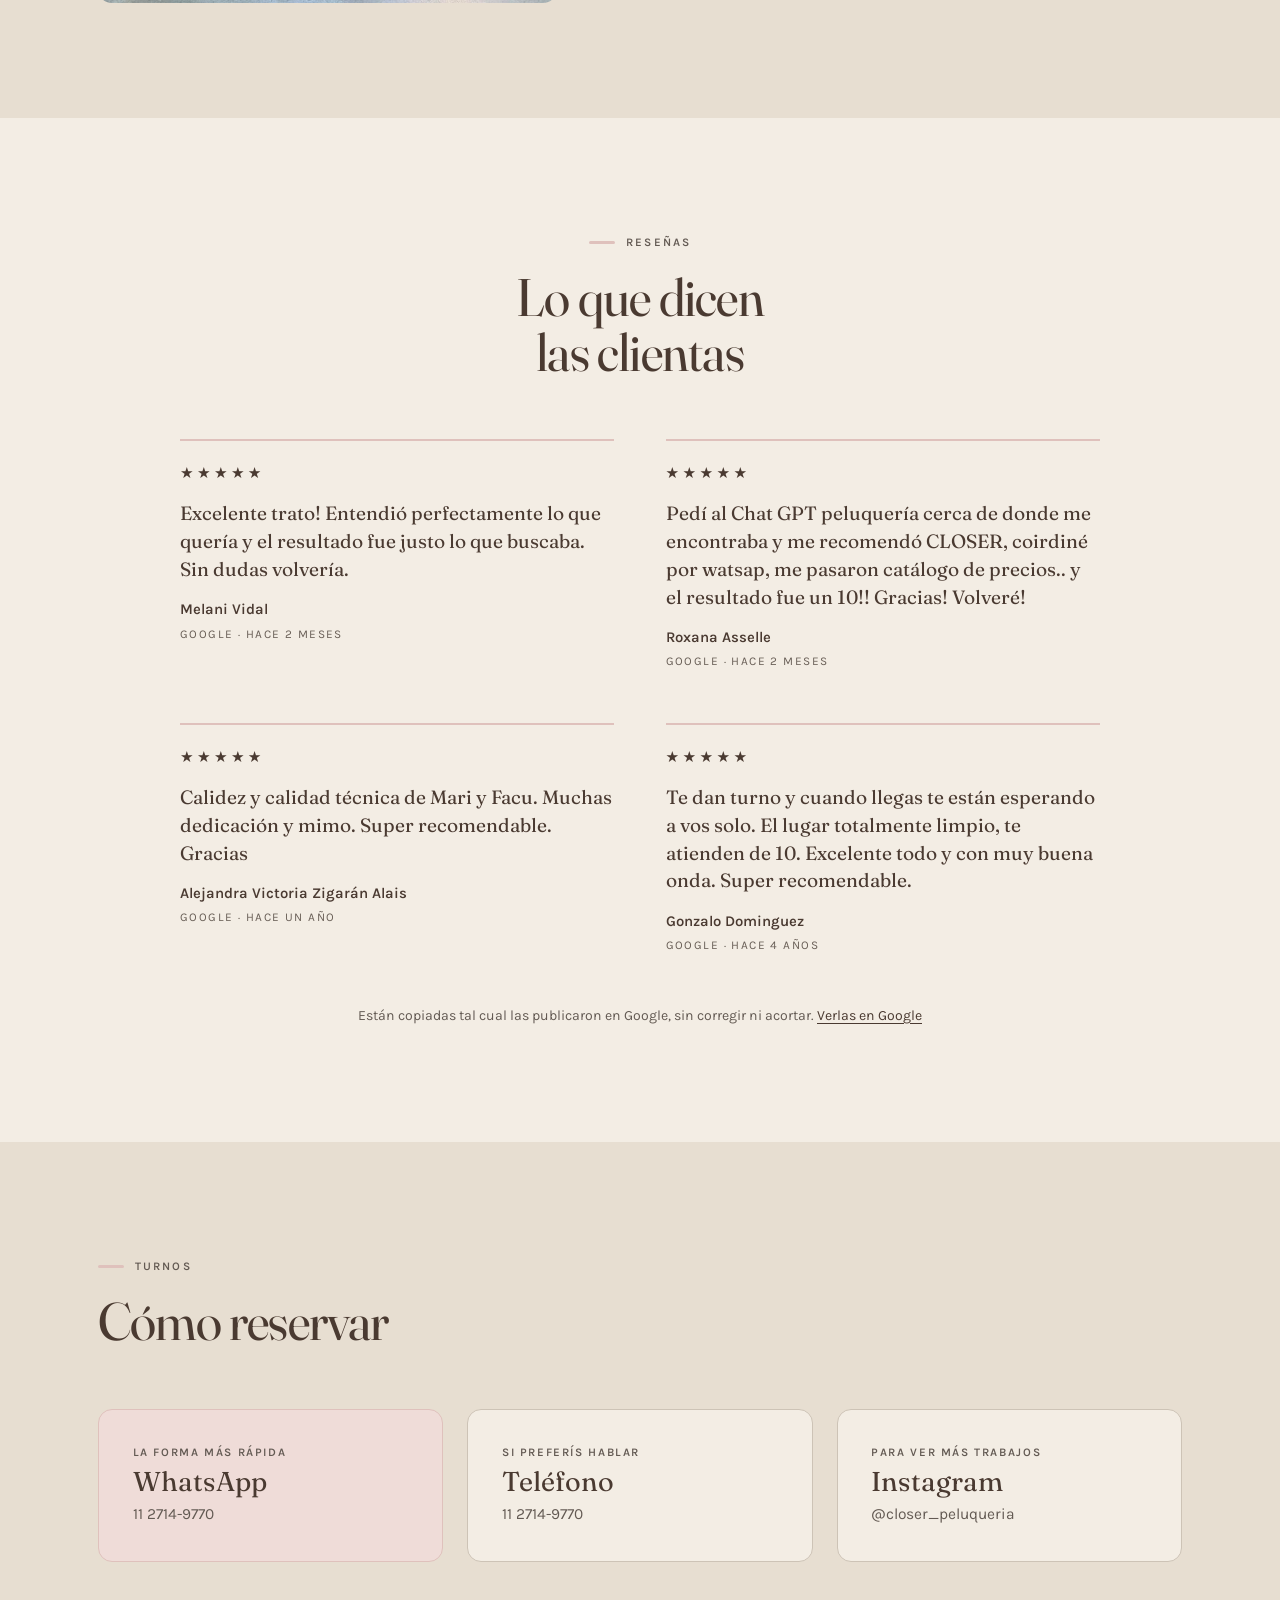
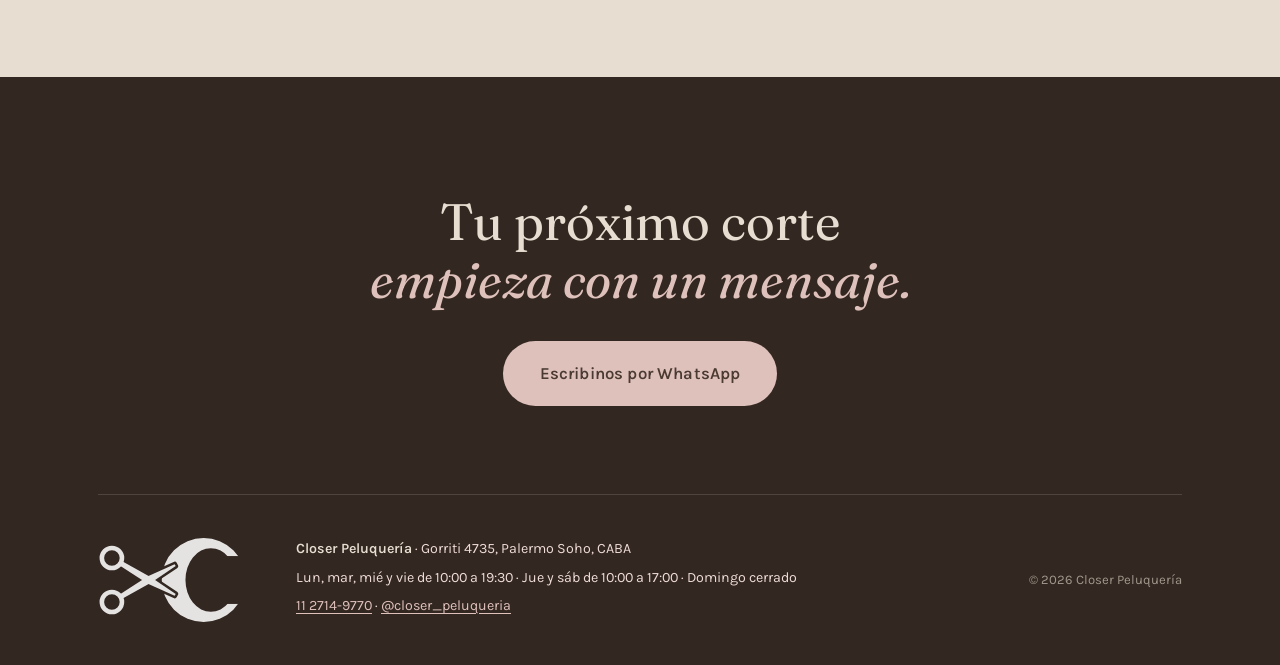
==== commit be0f1915: "Suma el logo al header, unifica la escala de títulos y ordena la galería Cabecera: el símbolo entra " ====
--- a/closer/index.html
+++ b/closer/index.html
@@ -41,8 +41,11 @@
 <header class="cabecera" id="cabecera">
   <div class="ancho cabecera__in">
     <a class="marca" href="#inicio">
-      <span class="marca__p">Closer</span>
-      <span class="marca__p">Peluquería</span>
+      <img class="marca__logo" src="assets/img/logo.svg" alt="" width="67" height="40">
+      <span class="marca__txt">
+        <span class="marca__p">Closer</span>
+        <span class="marca__p">Peluquería</span>
+      </span>
     </a>
 
     <nav class="menu" aria-label="Secciones">
@@ -300,6 +303,14 @@
         </div>
 
       </div>
+
+      <!-- CTA de esta sección: acá todavía no se reserva, se pregunta.
+           Va en rosa (secundario) para no competir con el del inicio. -->
+      <p class="carta__cta">
+        <a class="boton boton--claro"
+           href="https://wa.me/5491127149770?text=Hola%20Closer%2C%20quer%C3%ADa%20consultar%20un%20precio%20antes%20de%20reservar"
+           target="_blank" rel="noopener">Consultar antes de reservar</a>
+      </p>
     </div>
   </section>
 
@@ -322,32 +333,32 @@
                alt="Color con balayage rubio sobre pelo largo ondulado, visto de espaldas, hecho en Closer">
         </figure>
         <figure class="galeria__i">
+          <img src="assets/img/trabajo-3.jpg" width="900" height="1200" loading="lazy"
+               alt="Color cobrizo sobre rulos definidos y voluminosos, hecho en Closer">
+        </figure>
+        <figure class="galeria__i">
           <img src="assets/img/trabajo-2.jpg" width="900" height="1200" loading="lazy"
                alt="Iluminación con contorno sobre ondas rubias, en media melena larga, hecho en Closer">
         </figure>
         <figure class="galeria__i">
-          <img src="assets/img/trabajo-3.jpg" width="900" height="1200" loading="lazy"
-               alt="Color cobrizo sobre rulos definidos y voluminosos, hecho en Closer">
+          <img src="assets/img/trabajo-5.jpg" width="900" height="1200" loading="lazy"
+               alt="Iluminación con contorno en rubio claro, con la textura bien marcada, hecho en Closer">
         </figure>
         <figure class="galeria__i">
           <img src="assets/img/trabajo-4.jpg" width="900" height="1200" loading="lazy"
                alt="Mechas con contorno sobre pelo largo castaño oscuro, hecho en Closer">
         </figure>
         <figure class="galeria__i">
-          <img src="assets/img/trabajo-5.jpg" width="900" height="1200" loading="lazy"
-               alt="Iluminación con contorno en rubio claro, con la textura bien marcada, hecho en Closer">
+          <img src="assets/img/trabajo-8.jpg" width="900" height="1200" loading="lazy"
+               alt="Pelo largo castaño con reflejos suaves, visto de espaldas en el salón, hecho en Closer">
+        </figure>
+        <figure class="galeria__i">
+          <img src="assets/img/trabajo-7.jpg" width="900" height="1200" loading="lazy"
+               alt="Corte largo en capas sobre pelo con reflejos claros, hecho en Closer">
         </figure>
         <figure class="galeria__i">
           <img src="assets/img/trabajo-6.jpg" width="900" height="1200" loading="lazy"
                alt="Corte mullet corto en pelo oscuro, con la textura natural a la vista, hecho en Closer">
-        </figure>
-        <figure class="galeria__i">
-          <img src="assets/img/trabajo-7.jpg" width="900" height="1200" loading="lazy"
-               alt="Corte largo en capas sobre pelo con reflejos claros, hecho en Closer">
-        </figure>
-        <figure class="galeria__i">
-          <img src="assets/img/trabajo-8.jpg" width="900" height="1200" loading="lazy"
-               alt="Pelo largo castaño con reflejos suaves, visto de espaldas en el salón, hecho en Closer">
         </figure>
         <figure class="galeria__i">
           <img src="assets/img/trabajo-9.jpg" width="900" height="1200" loading="lazy"
@@ -529,7 +540,7 @@
       <p class="cierre__t">Tu próximo corte<br><em>empieza con un mensaje.</em></p>
       <a class="boton boton--claro boton--grande"
          href="https://wa.me/5491127149770?text=Hola%20Closer%2C%20quiero%20pedir%20un%20turno"
-         target="_blank" rel="noopener">Reservar turno por WhatsApp</a>
+         target="_blank" rel="noopener">Escribinos por WhatsApp</a>
     </div>
 
     <div class="pie__abajo">
@@ -556,7 +567,7 @@
 <!-- Barra fija de mobile: aparece cuando el inicio sale de pantalla -->
 <a class="barra"
    href="https://wa.me/5491127149770?text=Hola%20Closer%2C%20quiero%20pedir%20un%20turno"
-   target="_blank" rel="noopener" id="barra">Reservar turno por WhatsApp</a>
+   target="_blank" rel="noopener" id="barra">Pedir turno por WhatsApp</a>
 
 <script src="assets/script.js"></script>
 </body>
--- a/closer/assets/styles.css
+++ b/closer/assets/styles.css
@@ -34,6 +34,12 @@
   --ancho: 1180px;
   --aire:  clamp(4.5rem, 9vw, 8rem);   /* respiro vertical entre secciones */
   --borde: 14px;
+
+  /* Escala de títulos: tres escalones y ninguno más. Todo título de la
+     página cae en uno de estos tres. No agregar tamaños sueltos. */
+  --t1: clamp(2.9rem, 7.2vw, 5.4rem);  /* h1 — solo el del inicio */
+  --t2: clamp(2.1rem, 4.6vw, 3.3rem);  /* h2 — cabeza de sección */
+  --t3: clamp(1.32rem, 1.6vw, 1.45rem);/* h3 — sub-bloque */
 }
 
 /* ---------- Base ---------- */
@@ -111,7 +117,7 @@
 }
 .seccion--oscura .volanta{ color: var(--rosa); }
 
-.h2{ font-size: clamp(2.1rem, 4.6vw, 3.3rem); }
+.h2{ font-size: var(--t2); }
 
 .cabeza{ margin-bottom: clamp(2.5rem, 5vw, 3.75rem); max-width: 44ch; }
 .cabeza--centro{ margin-inline: auto; text-align: center; }
@@ -138,6 +144,8 @@
 .boton--claro{ background: var(--rosa); color: var(--cacao); }
 .boton--claro:hover{ background: var(--rosa-tenue); }
 
+.carta__cta{ margin: clamp(2.5rem, 5vw, 3.5rem) 0 0; text-align: center; }
+
 /* ============================================================
    CABECERA
    ============================================================ */
@@ -147,34 +155,56 @@
   backdrop-filter: blur(10px);
   border-bottom: 1px solid transparent;
   transition: border-color .3s ease, background .3s ease;
+
+  /* Medidas de la cabecera en reposo. Al scrollear, .esta-chica las baja
+     ~18% y los tres elementos que las consumen se achican juntos. */
+  --alto-cab:  84px;
+  --logo-alto: 40px;
+  --marca-f:   clamp(1.4rem, 2.9vw, 1.95rem);
 }
 .cabecera.esta-abajo{
   border-bottom-color: var(--linea);
   background: color-mix(in srgb, var(--arena) 96%, transparent);
 }
+.cabecera.esta-chica{
+  --alto-cab:  68px;
+  --logo-alto: 33px;
+  --marca-f:   clamp(1.19rem, 2.45vw, 1.62rem);
+}
 
 .cabecera__in{
   display: flex; align-items: center; gap: 1.5rem;
-  min-height: 74px;
+  min-height: var(--alto-cab);
+  transition: min-height .3s ease;
 }
 
 /* Wordmark: las dos palabras van al mismo tamaño y con el mismo
-   formato, una al lado de la otra. El símbolo no va acá. */
+   formato, una al lado de la otra. El símbolo va a la izquierda.
+   Es el elemento dominante de la cabecera: el menú va por debajo. */
 .marca{
-  display: flex; gap: .42em;
+  display: flex; align-items: center; gap: .6rem;
   font-family: var(--display);
-  font-size: clamp(1.05rem, 2vw, 1.28rem);
-  font-weight: 500;
+  font-size: var(--marca-f);
+  font-weight: 600;
   letter-spacing: .01em;
   text-decoration: none;
+  transition: font-size .3s ease;
   margin-right: auto;
   white-space: nowrap;
 }
+.marca__txt{ display: flex; gap: .42em; }
 .marca__p{ font-size: 1em; font-weight: inherit; }
+/* El símbolo es negro y la cabecera es beige: va sin filtro (en el pie,
+   que es oscuro, el mismo archivo se invierte). */
+.marca__logo{
+  height: var(--logo-alto); width: auto; flex: none;
+  transition: height .3s ease;
+}
 
 .menu{ display: flex; gap: 1.75rem; }
 .menu a{
-  font-size: .9rem; font-weight: 500; text-decoration: none;
+  font-size: .82rem; font-weight: 400; letter-spacing: .02em;
+  text-decoration: none;
   color: var(--gris); padding-block: .35rem;
   border-bottom: 1px solid transparent;
   transition: color .2s ease, border-color .2s ease;
@@ -194,7 +224,7 @@
 }
 
 .hero__h1{
-  font-size: clamp(2.9rem, 7.2vw, 5.4rem);
+  font-size: var(--t1);
   font-variation-settings: "opsz" 144;
   margin-bottom: 1.5rem;
 }
@@ -306,7 +336,7 @@
   color: var(--gris);
 }
 .valor__t{
-  font-size: 1.32rem;
+  font-size: var(--t3);
   color: var(--cacao);
   margin-bottom: .6rem;
 }
@@ -324,7 +354,7 @@
 }
 
 .carta__t{
-  font-size: 1.5rem;
+  font-size: var(--t3);
   padding-top: 1.1rem;
   border-top: 2px solid var(--rosa);
   margin-bottom: .6rem;
@@ -407,12 +437,20 @@
   display: grid;
   grid-template-columns: .9fr 1.1fr;
   gap: clamp(2rem, 5vw, 4.5rem);
-  align-items: start;
+  align-items: stretch;   /* la foto acompaña el alto del texto + mapa */
 }
 .salon__foto{
   margin: 0; overflow: hidden; border-radius: var(--borde);
 }
 .salon__foto img{ width: 100%; aspect-ratio: 3 / 4; object-fit: cover; }
+
+/* En pantalla ancha la columna de la derecha (texto, datos y mapa) es
+   más alta que una 3:4: la foto se estira para que las dos columnas
+   terminen juntas y no quede un hueco abajo a la izquierda. */
+@media (min-width: 981px){
+  .salon__foto{ height: 100%; }
+  .salon__foto img{ height: 100%; aspect-ratio: auto; }
+}
 
 .salon__txt{ color: var(--gris); }
 .salon__txt .h2{ margin-bottom: 1.2rem; }
@@ -640,7 +678,10 @@
 @media (max-width: 640px){
   body{ font-size: 1rem; }
   .cabecera__cta{ display: none; }
-  .marca{ font-size: 1.08rem; }
+  /* En celular no hay menú ni botón, así que la marca respira; se
+     redefinen las variables (no el font-size) para no romper el achique. */
+  .cabecera{            --alto-cab: 70px; --logo-alto: 34px; --marca-f: 1.32rem; }
+  .cabecera.esta-chica{ --alto-cab: 58px; --logo-alto: 28px; --marca-f: 1.12rem; }
   .pie__abajo{ grid-template-columns: 1fr; text-align: center; justify-items: center; }
   .pie__copy{ white-space: normal; }
   .barra{ display: block; }
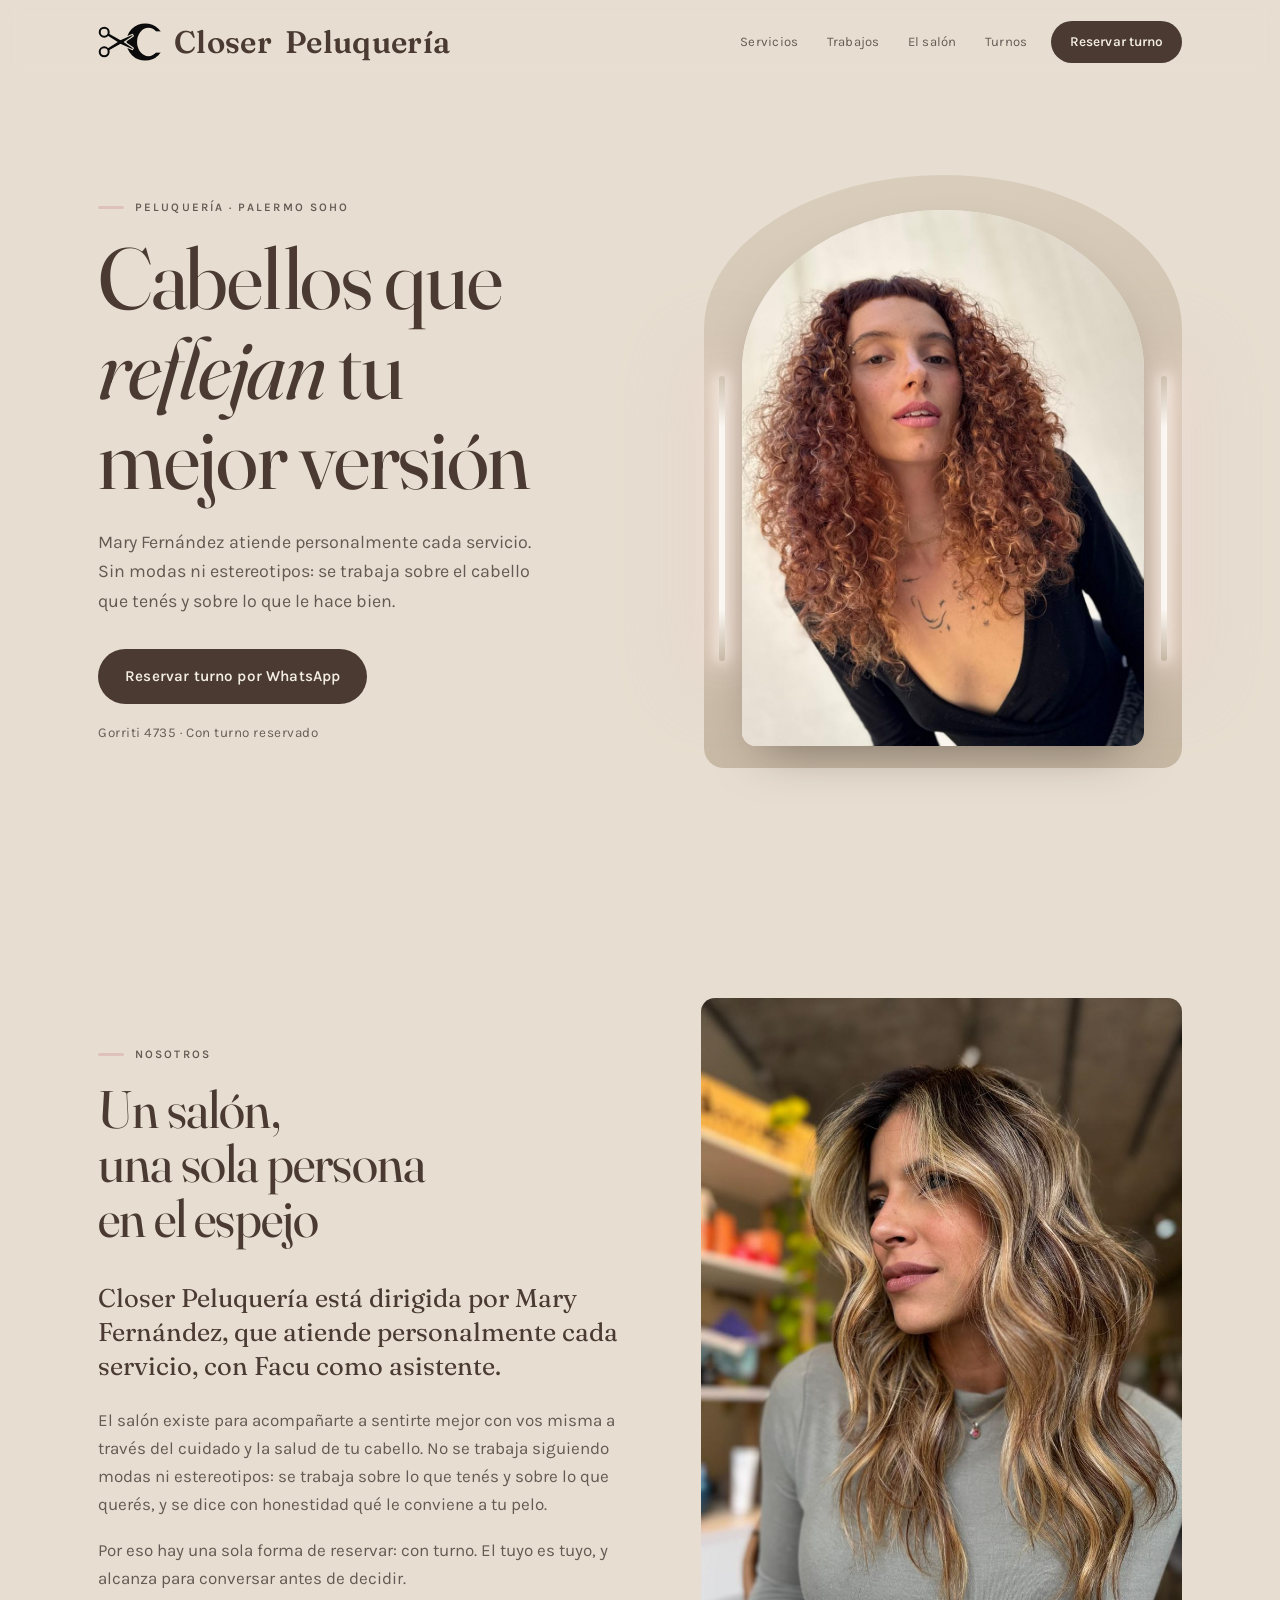
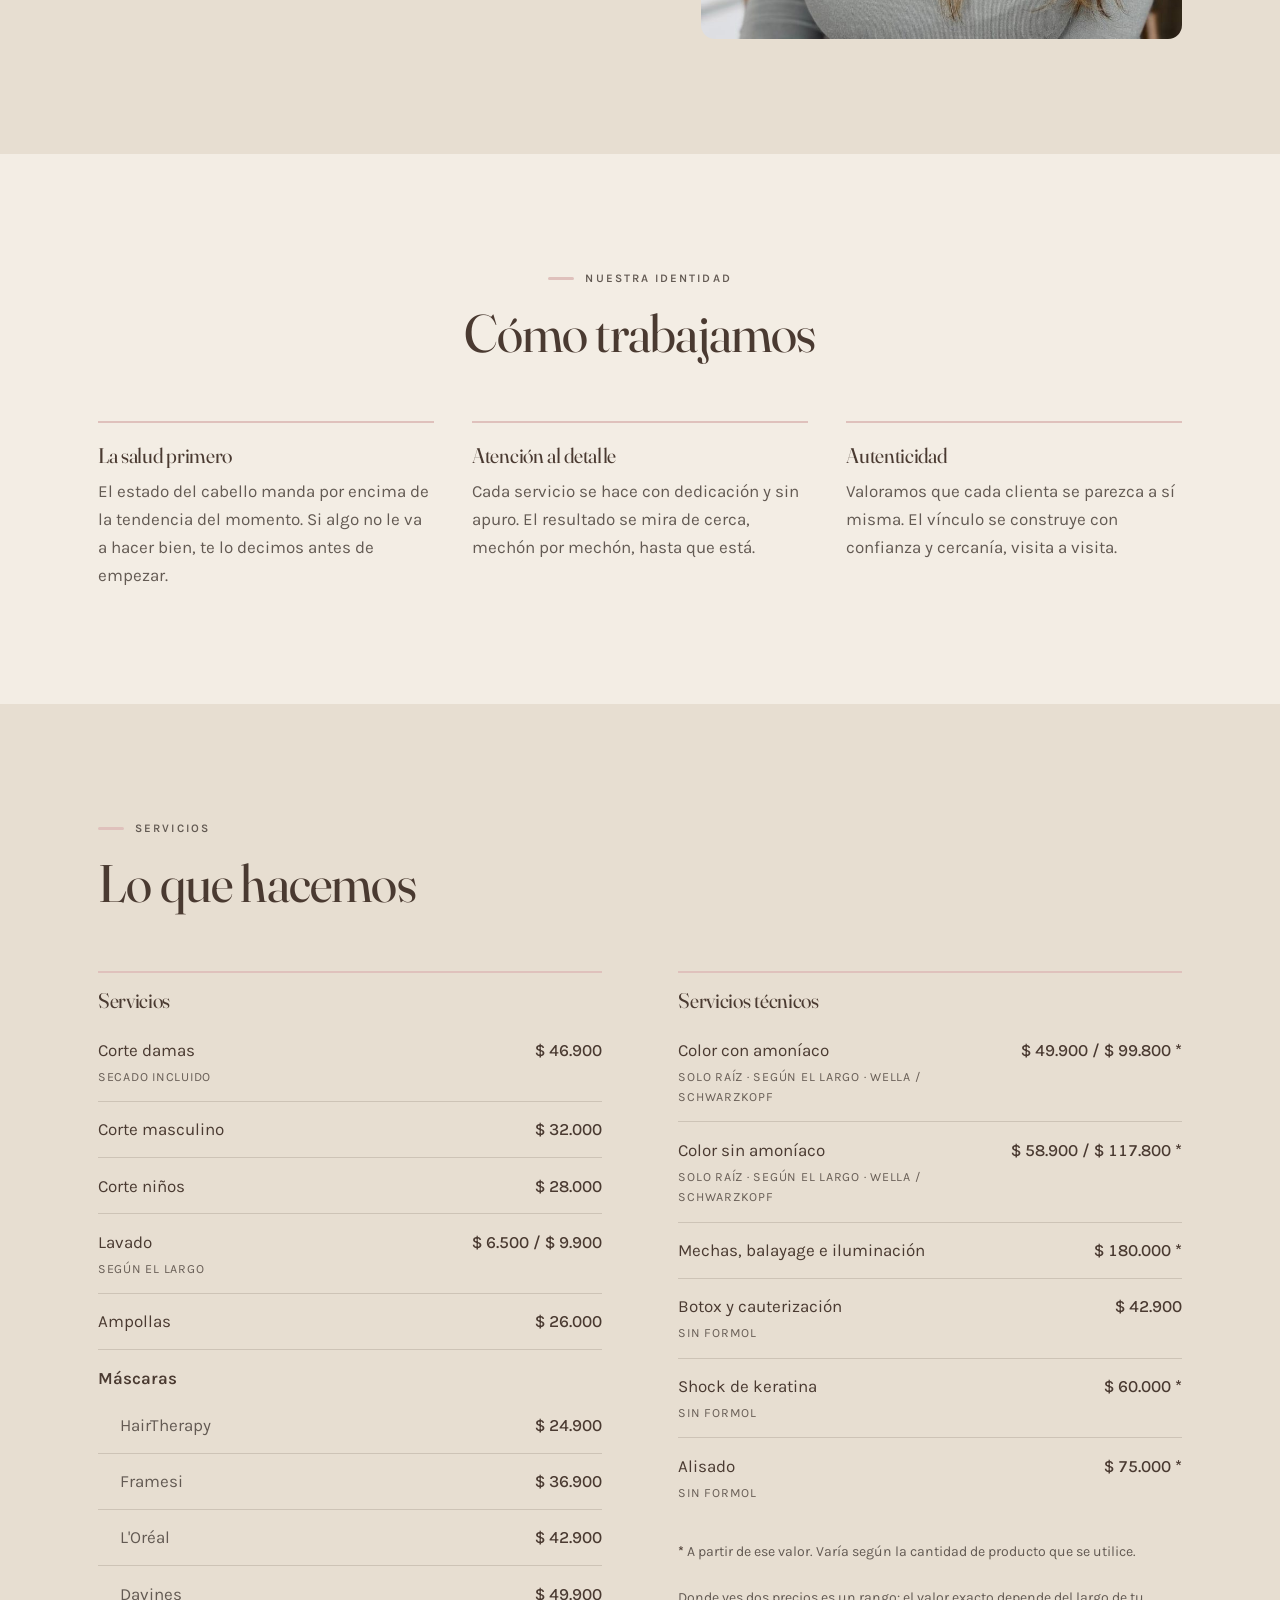
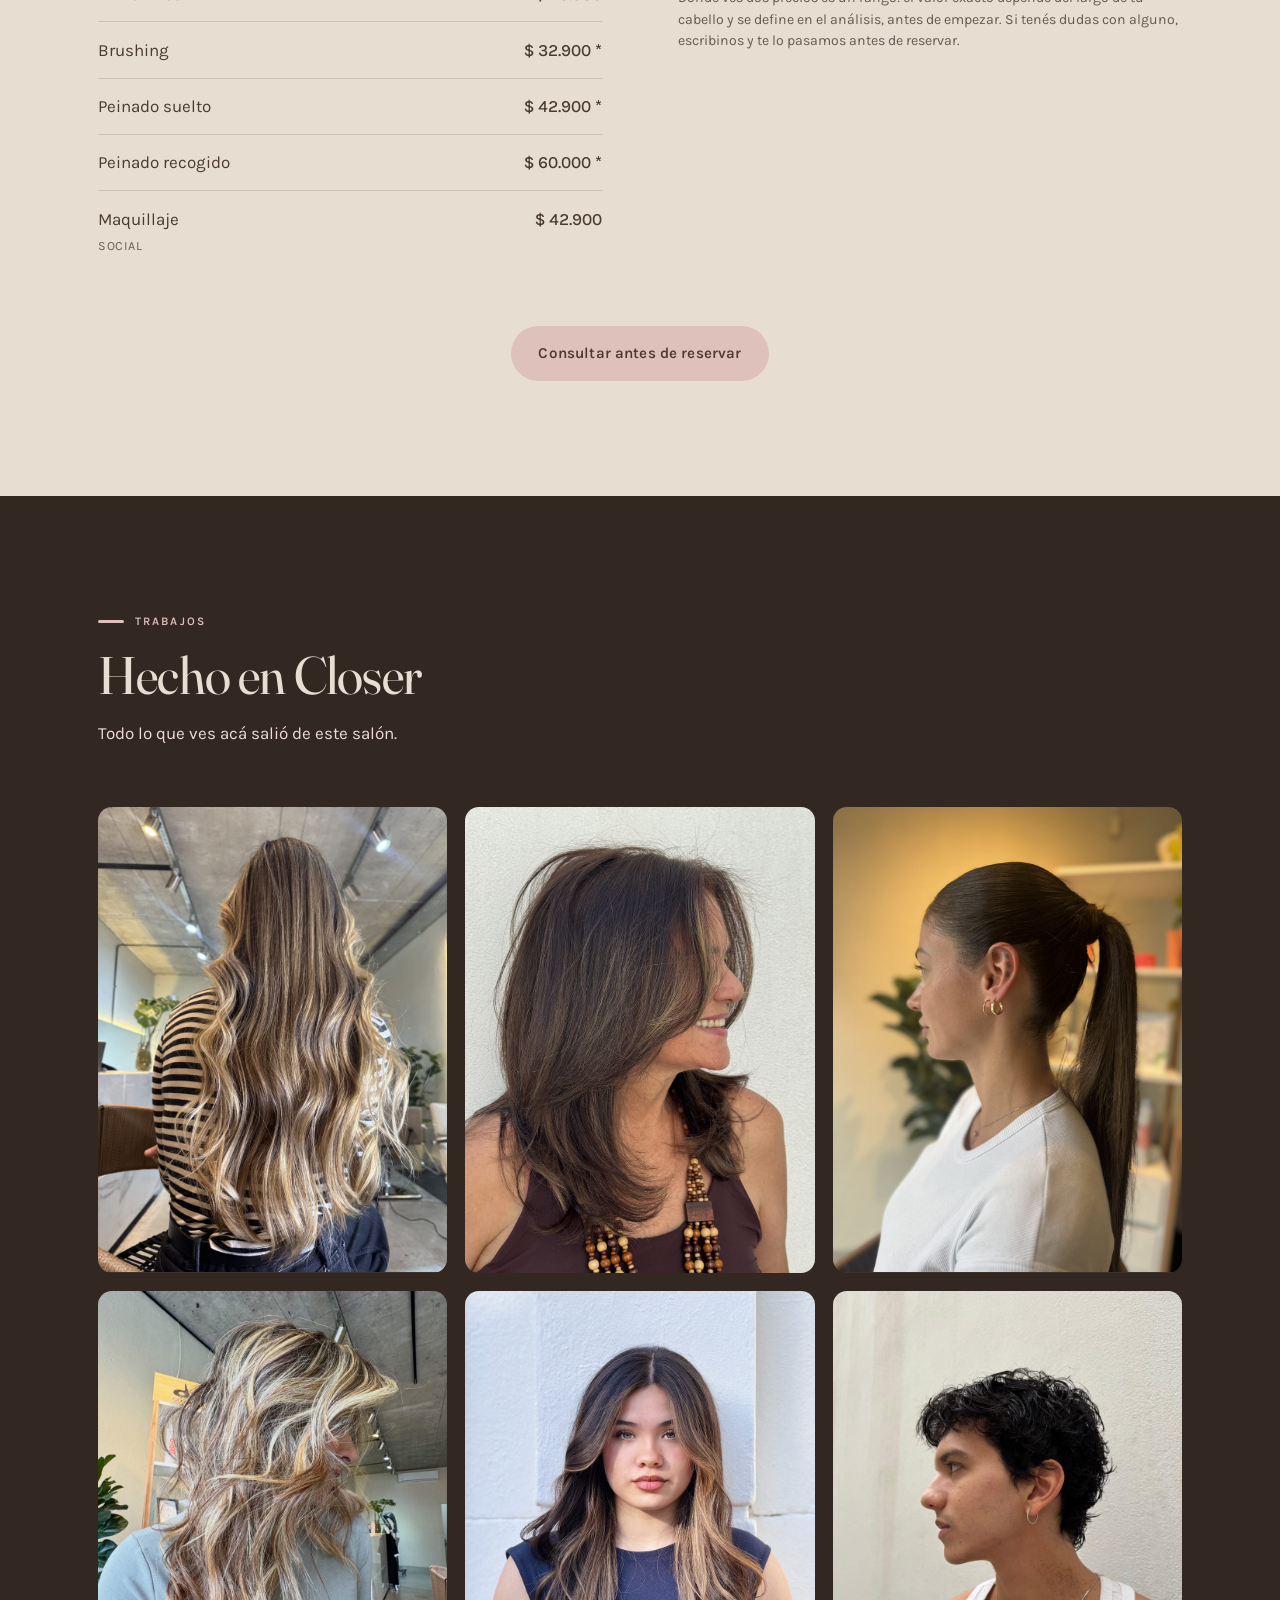
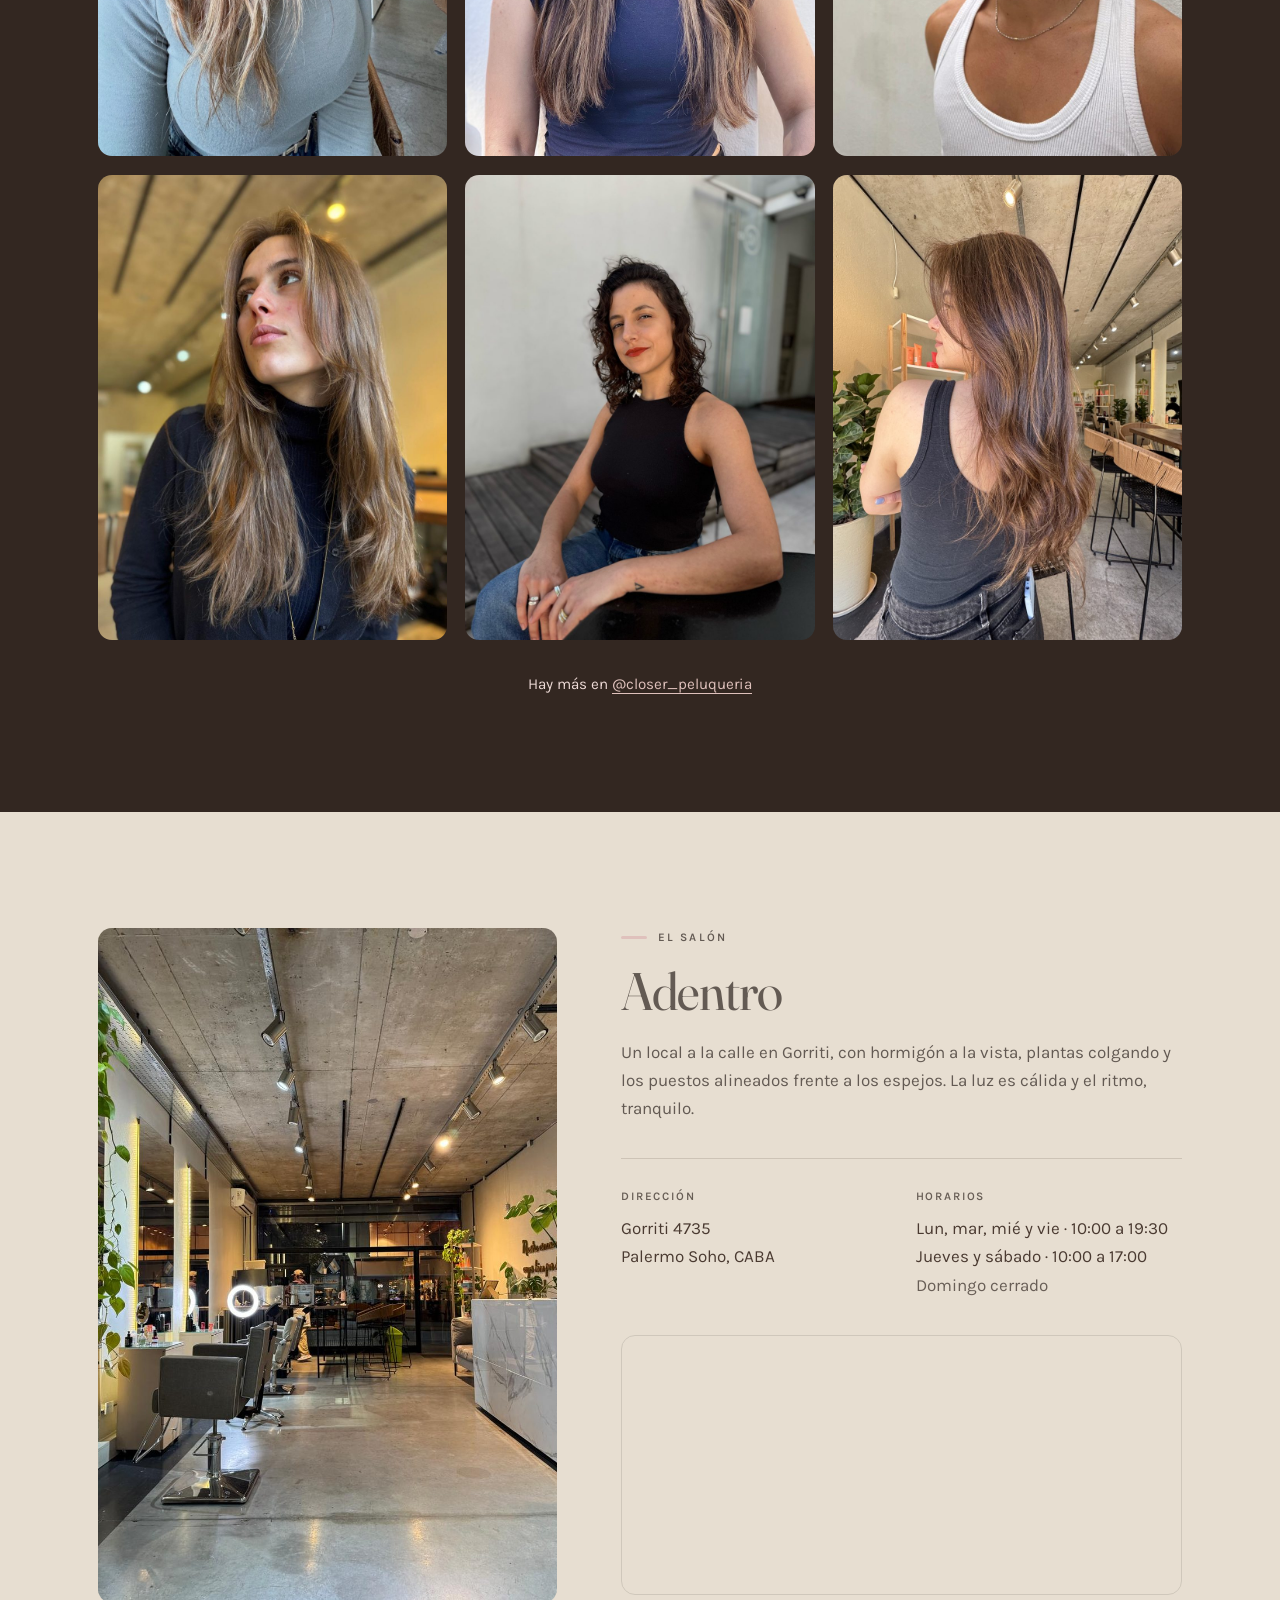
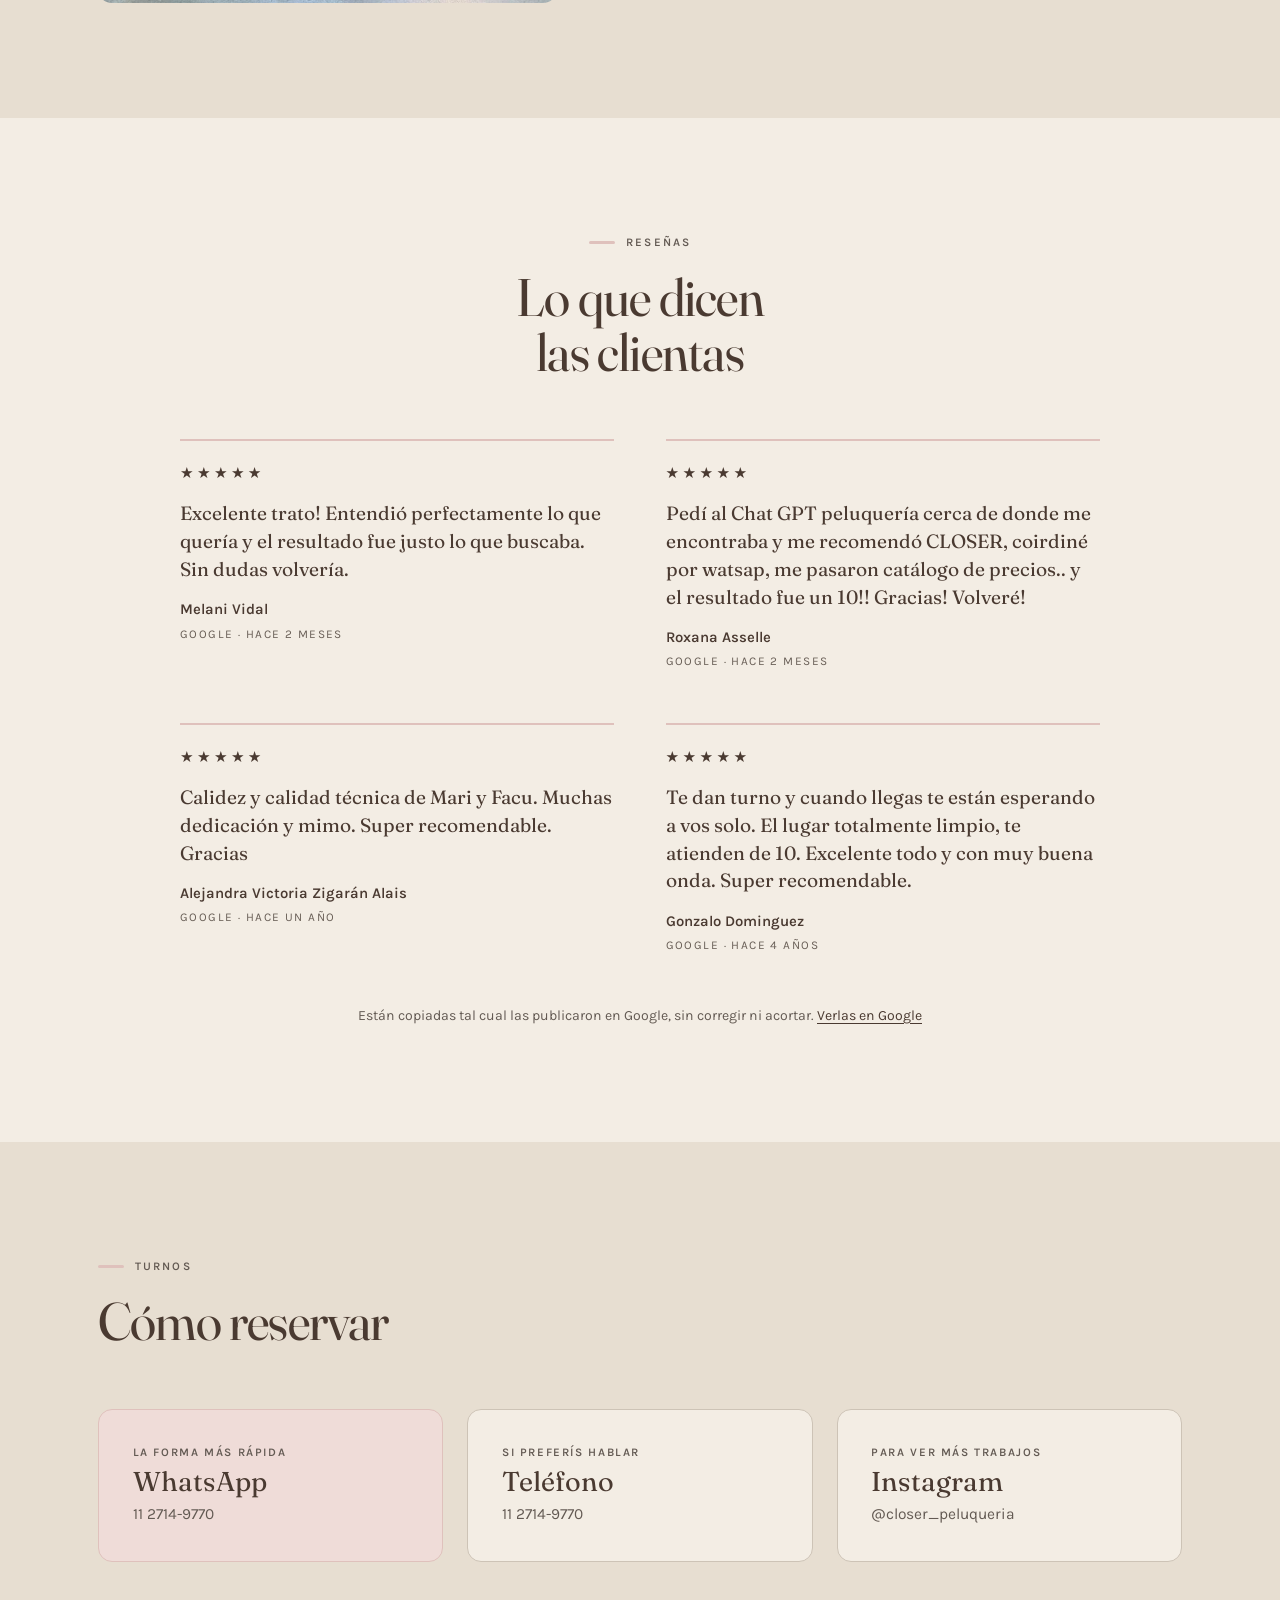
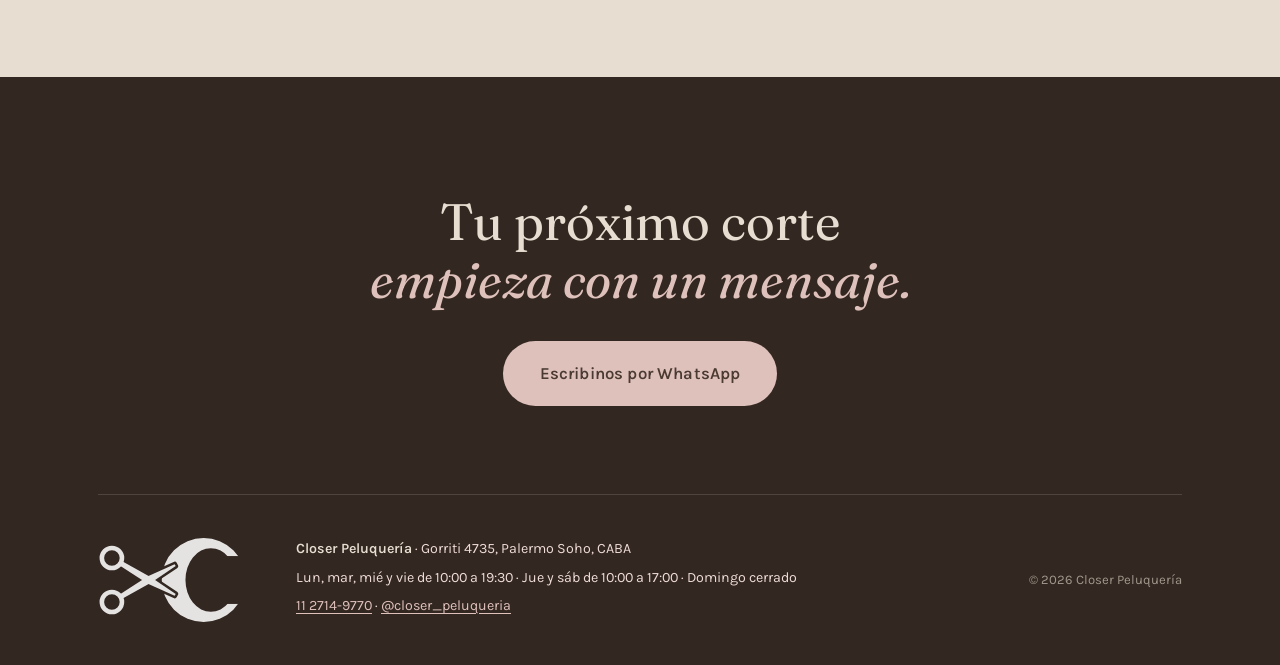
==== commit 1f88c7db: "Reubica las fotos de la galería, el inicio y Nosotros según el cliente Cuatro intercambios pedidos f" ====
--- a/closer/index.html
+++ b/closer/index.html
@@ -91,8 +91,8 @@
         <span class="espejo__luz espejo__luz--izq" aria-hidden="true"></span>
         <span class="espejo__luz espejo__luz--der" aria-hidden="true"></span>
         <figure class="espejo__marco">
-          <img src="assets/img/hero.jpg" width="1000" height="1333"
-               alt="Peinado de cola alta, tirante y pulido, visto de perfil, hecho en Closer Peluquería">
+          <img src="assets/img/trabajo-3.jpg" width="900" height="1200"
+               alt="Color cobrizo sobre rulos definidos y voluminosos, hecho en Closer">
         </figure>
       </div>
 
@@ -134,8 +134,8 @@
       </div>
 
       <figure class="nosotros__foto">
-        <img src="assets/img/nosotros.jpg" width="1000" height="1333" loading="lazy"
-             alt="Corte largo en capas sobre pelo castaño oscuro, con el movimiento marcado, hecho en Closer">
+        <img src="assets/img/trabajo-2.jpg" width="900" height="1200" loading="lazy"
+             alt="Iluminación con contorno sobre ondas rubias, en media melena larga, hecho en Closer">
       </figure>
     </div>
   </section>
@@ -333,12 +333,12 @@
                alt="Color con balayage rubio sobre pelo largo ondulado, visto de espaldas, hecho en Closer">
         </figure>
         <figure class="galeria__i">
-          <img src="assets/img/trabajo-3.jpg" width="900" height="1200" loading="lazy"
-               alt="Color cobrizo sobre rulos definidos y voluminosos, hecho en Closer">
-        </figure>
-        <figure class="galeria__i">
-          <img src="assets/img/trabajo-2.jpg" width="900" height="1200" loading="lazy"
-               alt="Iluminación con contorno sobre ondas rubias, en media melena larga, hecho en Closer">
+          <img src="assets/img/nosotros.jpg" width="1000" height="1333" loading="lazy"
+               alt="Corte largo en capas sobre pelo castaño oscuro, con el movimiento marcado, hecho en Closer">
+        </figure>
+        <figure class="galeria__i">
+          <img src="assets/img/hero.jpg" width="1000" height="1333" loading="lazy"
+               alt="Peinado de cola alta, tirante y pulido, visto de perfil, hecho en Closer Peluquería">
         </figure>
         <figure class="galeria__i">
           <img src="assets/img/trabajo-5.jpg" width="900" height="1200" loading="lazy"
@@ -349,20 +349,20 @@
                alt="Mechas con contorno sobre pelo largo castaño oscuro, hecho en Closer">
         </figure>
         <figure class="galeria__i">
+          <img src="assets/img/trabajo-6.jpg" width="900" height="1200" loading="lazy"
+               alt="Corte mullet corto en pelo oscuro, con la textura natural a la vista, hecho en Closer">
+        </figure>
+        <figure class="galeria__i">
+          <img src="assets/img/trabajo-7.jpg" width="900" height="1200" loading="lazy"
+               alt="Corte largo en capas sobre pelo con reflejos claros, hecho en Closer">
+        </figure>
+        <figure class="galeria__i">
+          <img src="assets/img/trabajo-9.jpg" width="900" height="1200" loading="lazy"
+               alt="Corte en media melena sobre pelo oscuro con rulos, hecho en Closer">
+        </figure>
+        <figure class="galeria__i">
           <img src="assets/img/trabajo-8.jpg" width="900" height="1200" loading="lazy"
                alt="Pelo largo castaño con reflejos suaves, visto de espaldas en el salón, hecho en Closer">
-        </figure>
-        <figure class="galeria__i">
-          <img src="assets/img/trabajo-7.jpg" width="900" height="1200" loading="lazy"
-               alt="Corte largo en capas sobre pelo con reflejos claros, hecho en Closer">
-        </figure>
-        <figure class="galeria__i">
-          <img src="assets/img/trabajo-6.jpg" width="900" height="1200" loading="lazy"
-               alt="Corte mullet corto en pelo oscuro, con la textura natural a la vista, hecho en Closer">
-        </figure>
-        <figure class="galeria__i">
-          <img src="assets/img/trabajo-9.jpg" width="900" height="1200" loading="lazy"
-               alt="Corte en media melena sobre pelo oscuro con rulos, hecho en Closer">
         </figure>
       </div>
 
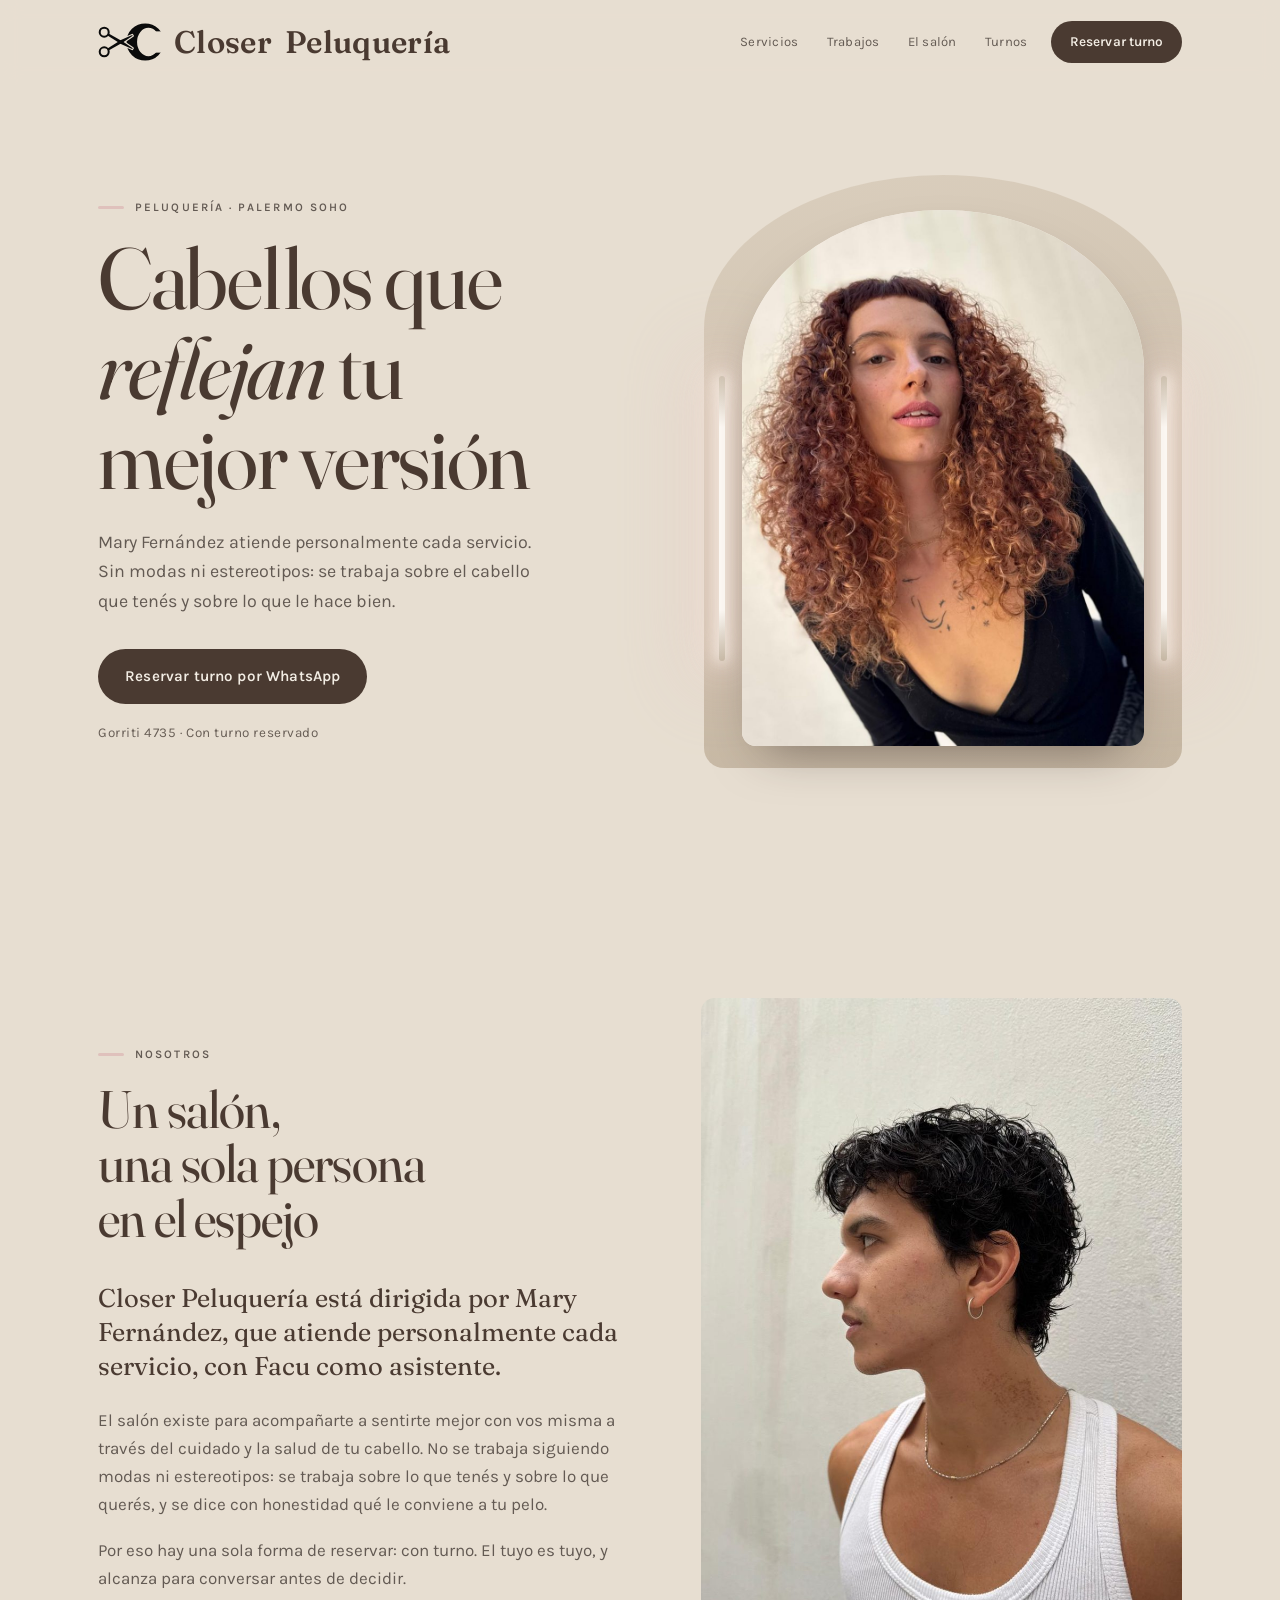
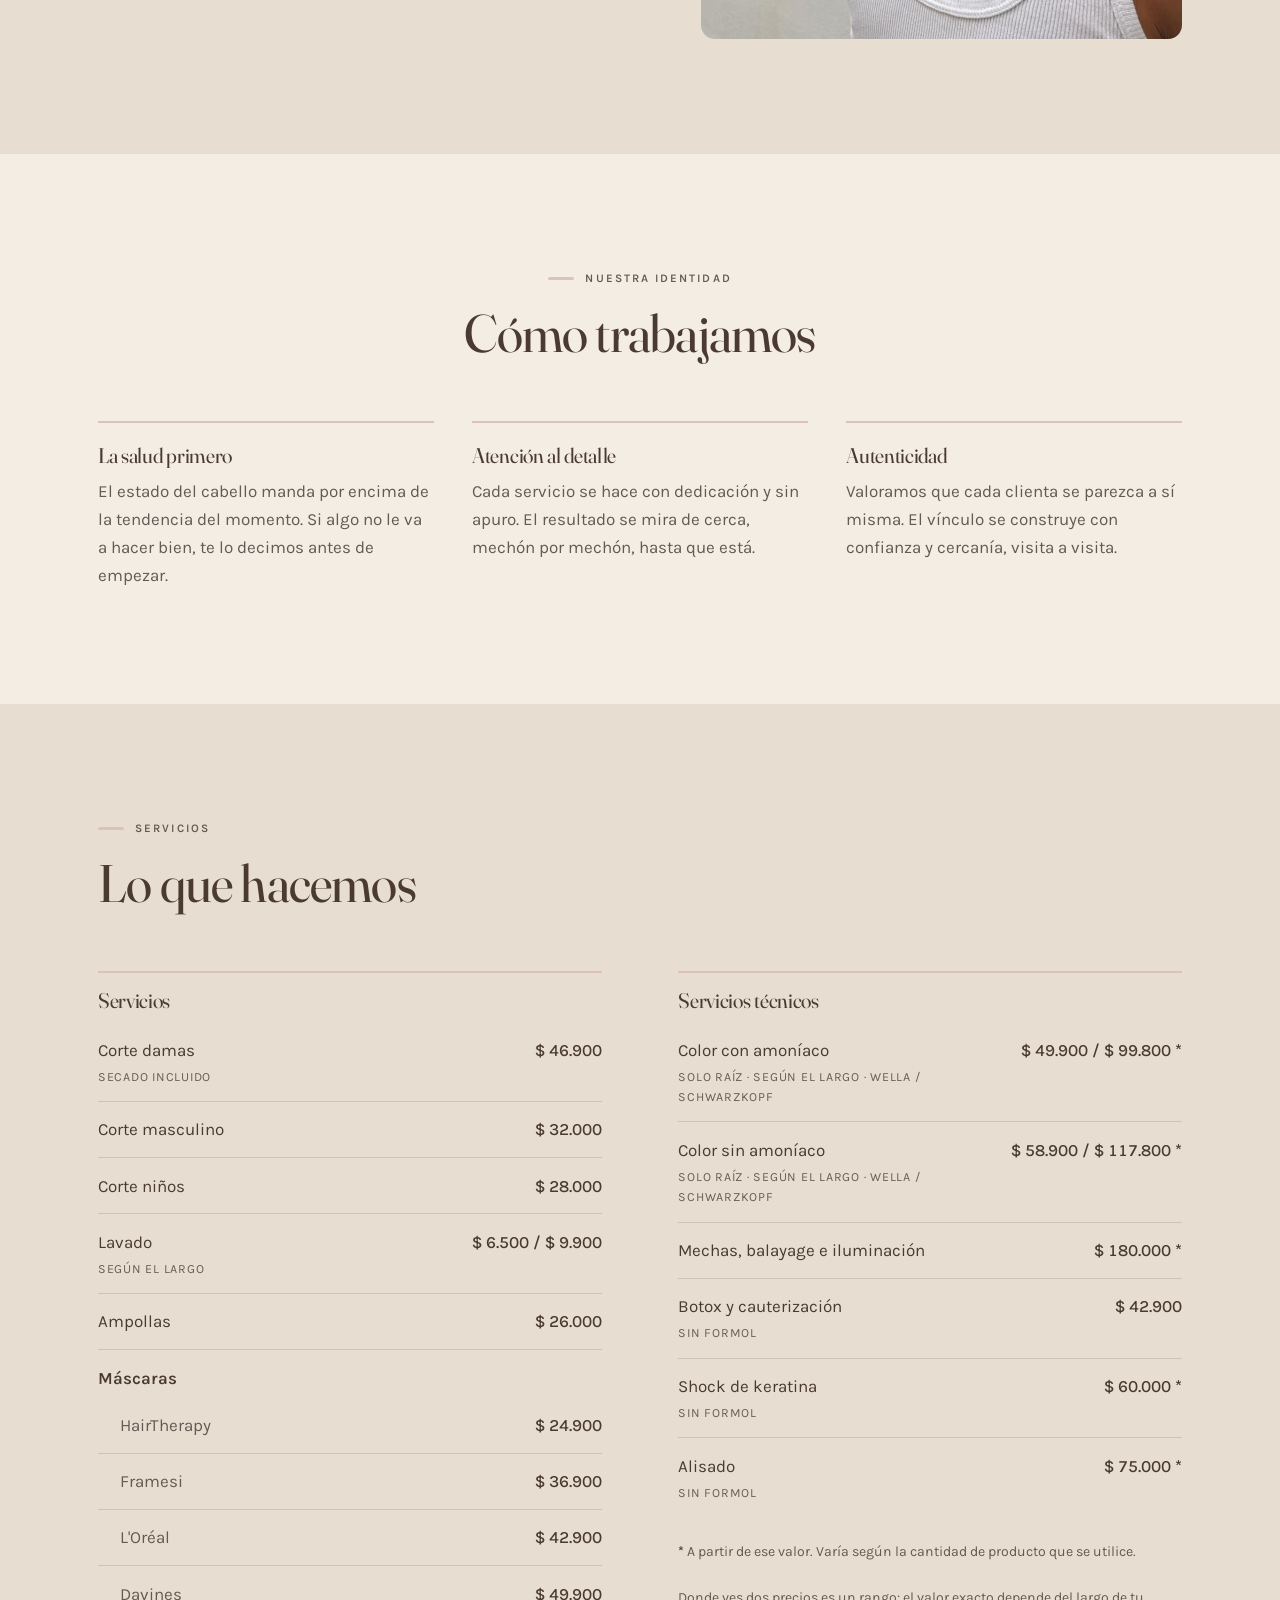
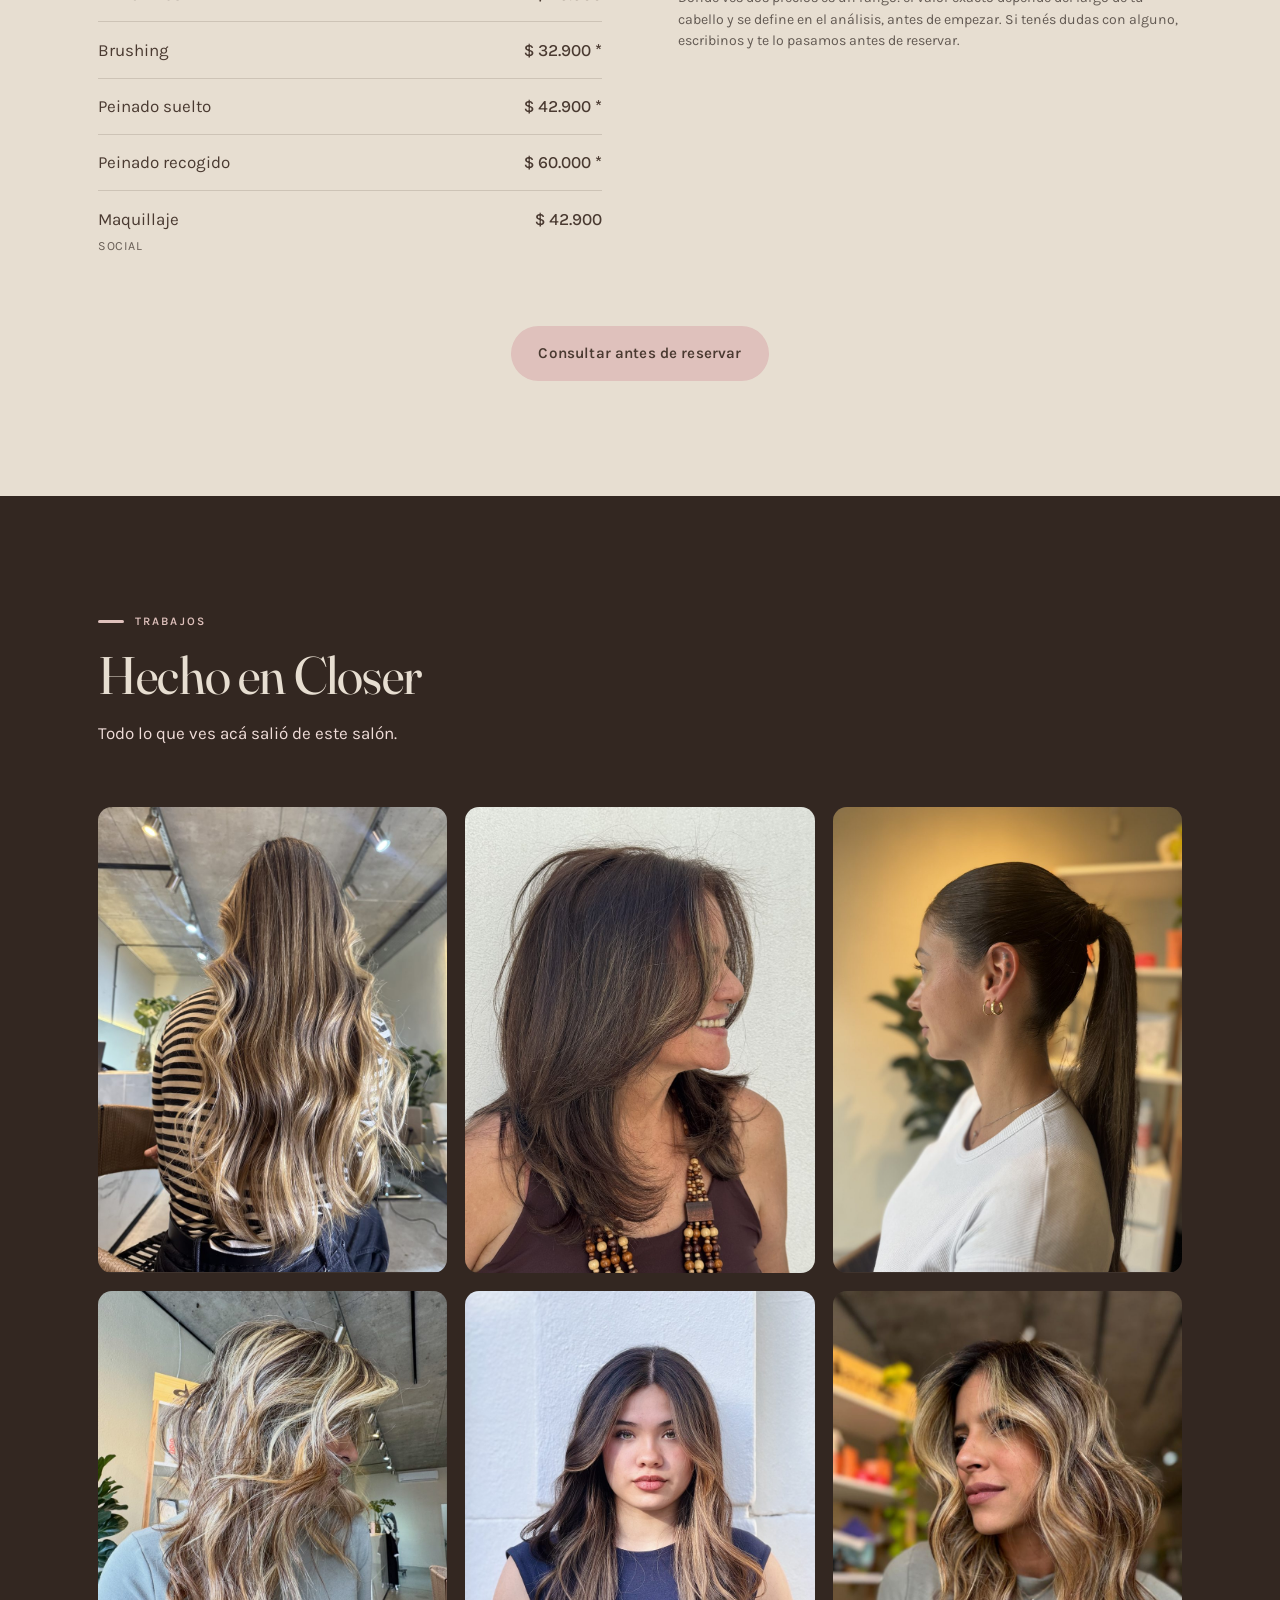
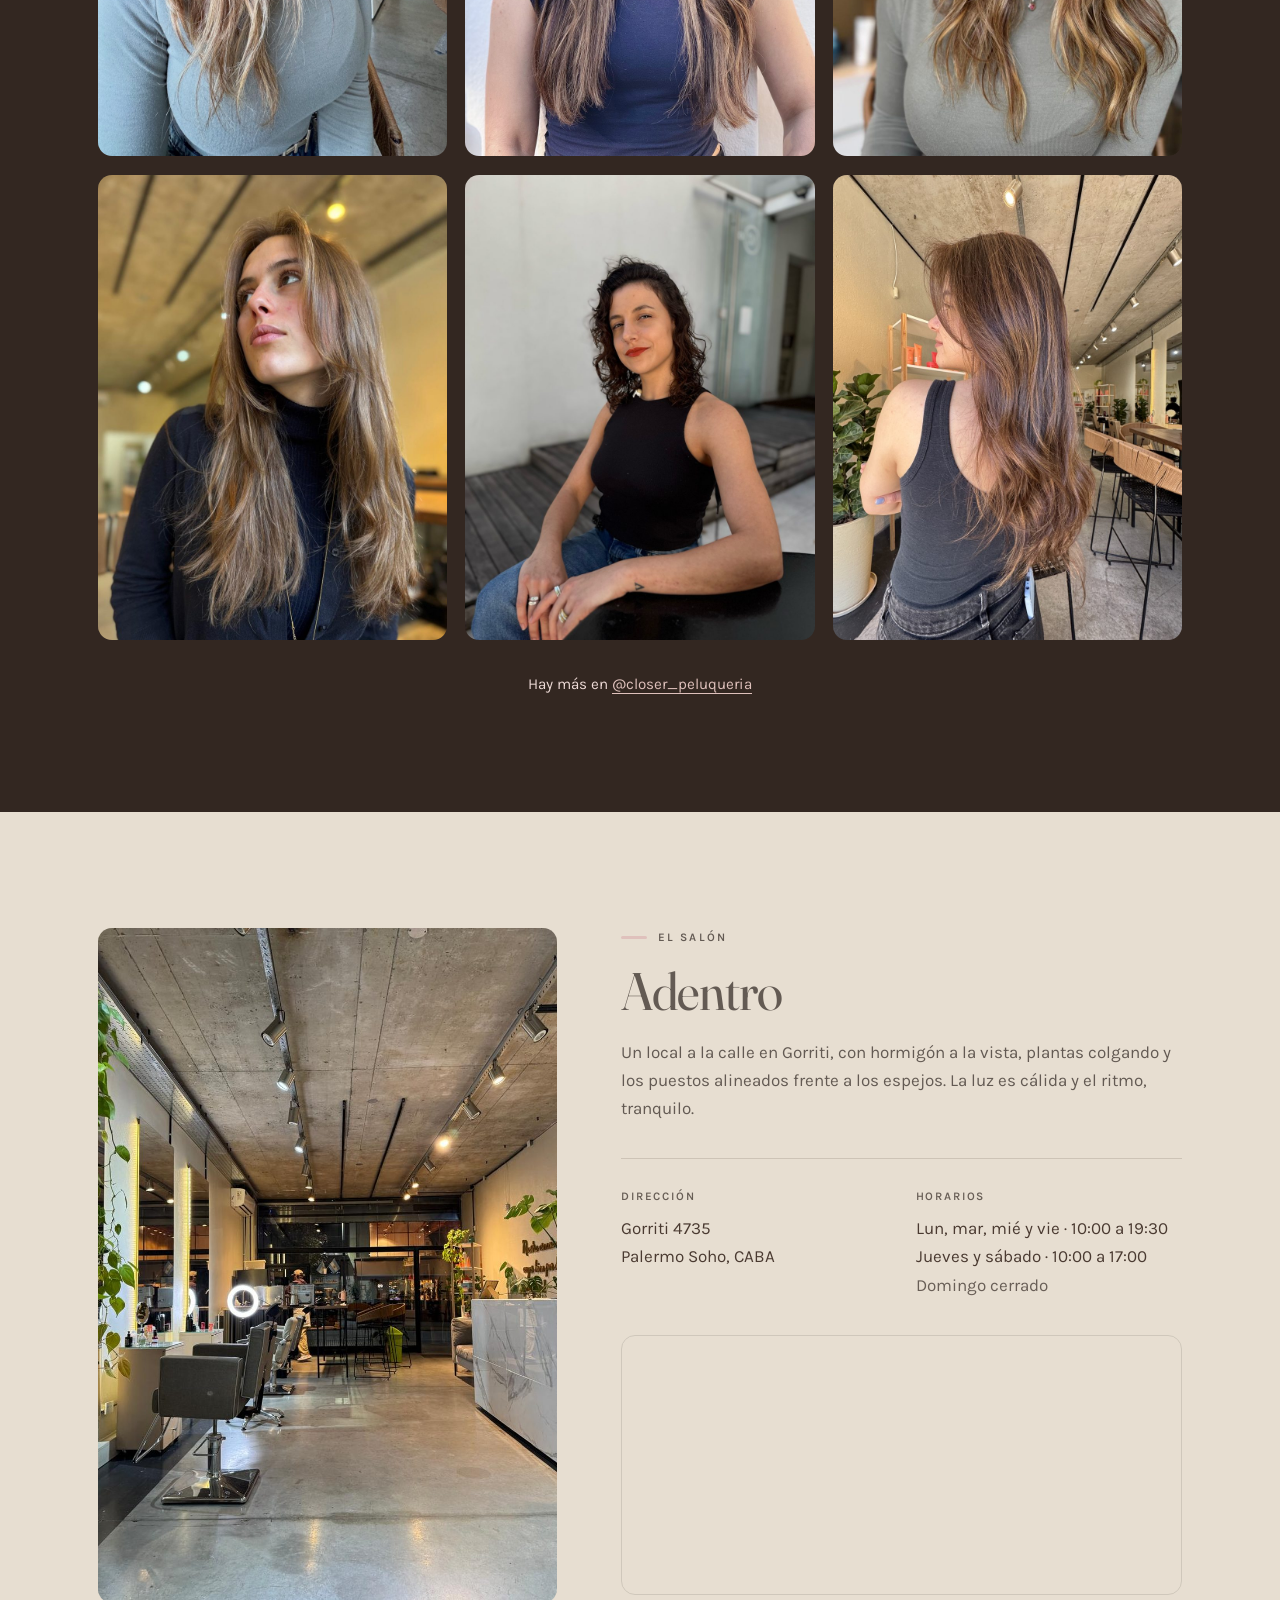
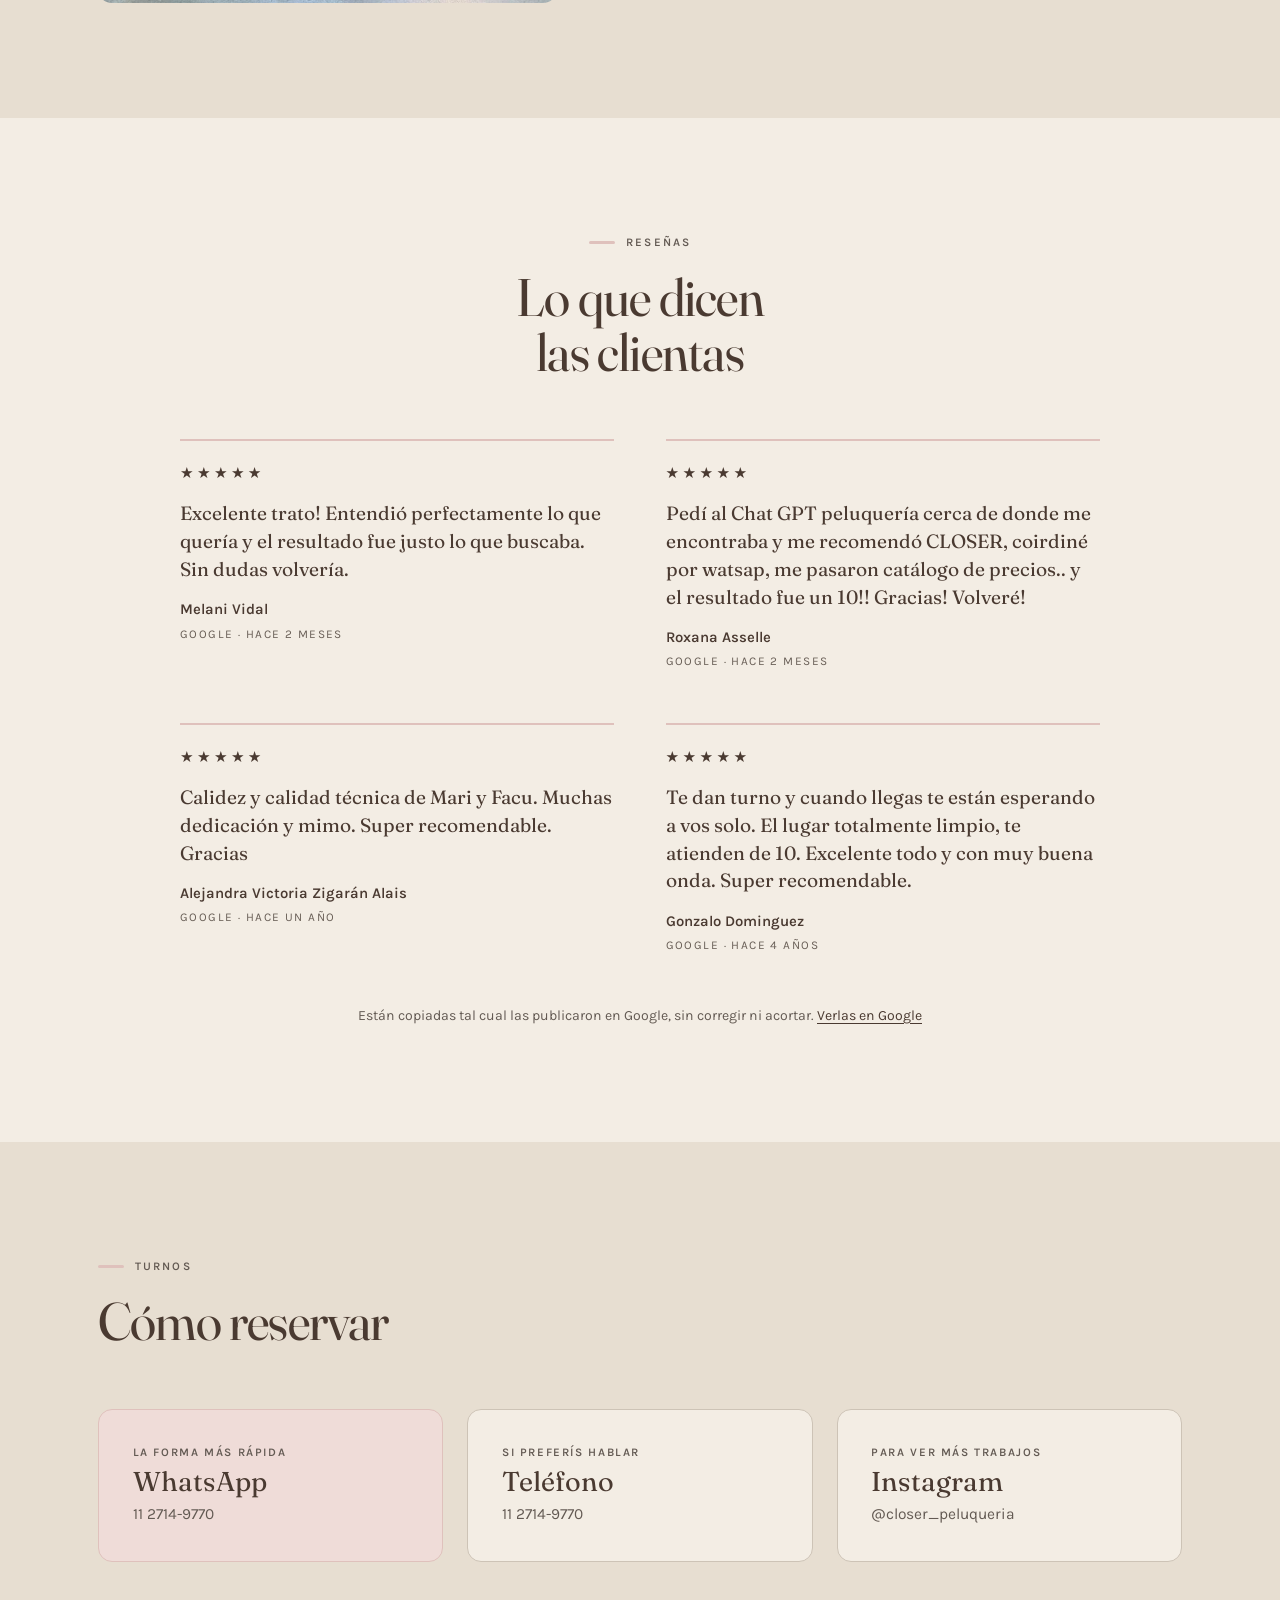
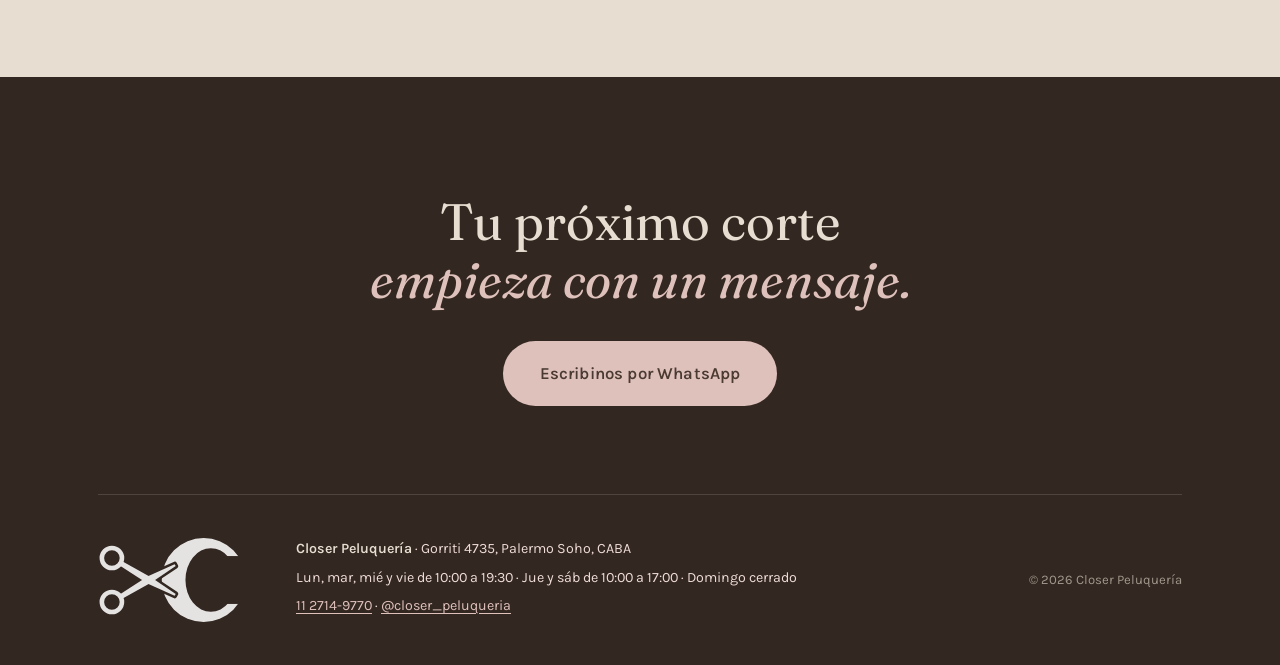
==== commit d7d4b600: "Intercambia la foto de Nosotros con la de la posicion 2C de la galeria El corte corto de fondo blanc" ====
--- a/closer/index.html
+++ b/closer/index.html
@@ -134,8 +134,8 @@
       </div>
 
       <figure class="nosotros__foto">
-        <img src="assets/img/trabajo-2.jpg" width="900" height="1200" loading="lazy"
-             alt="Iluminación con contorno sobre ondas rubias, en media melena larga, hecho en Closer">
+        <img src="assets/img/trabajo-6.jpg" width="900" height="1200" loading="lazy"
+             alt="Corte mullet corto en pelo oscuro, con la textura natural a la vista, hecho en Closer">
       </figure>
     </div>
   </section>
@@ -349,8 +349,8 @@
                alt="Mechas con contorno sobre pelo largo castaño oscuro, hecho en Closer">
         </figure>
         <figure class="galeria__i">
-          <img src="assets/img/trabajo-6.jpg" width="900" height="1200" loading="lazy"
-               alt="Corte mullet corto en pelo oscuro, con la textura natural a la vista, hecho en Closer">
+          <img src="assets/img/trabajo-2.jpg" width="900" height="1200" loading="lazy"
+               alt="Iluminación con contorno sobre ondas rubias, en media melena larga, hecho en Closer">
         </figure>
         <figure class="galeria__i">
           <img src="assets/img/trabajo-7.jpg" width="900" height="1200" loading="lazy"
